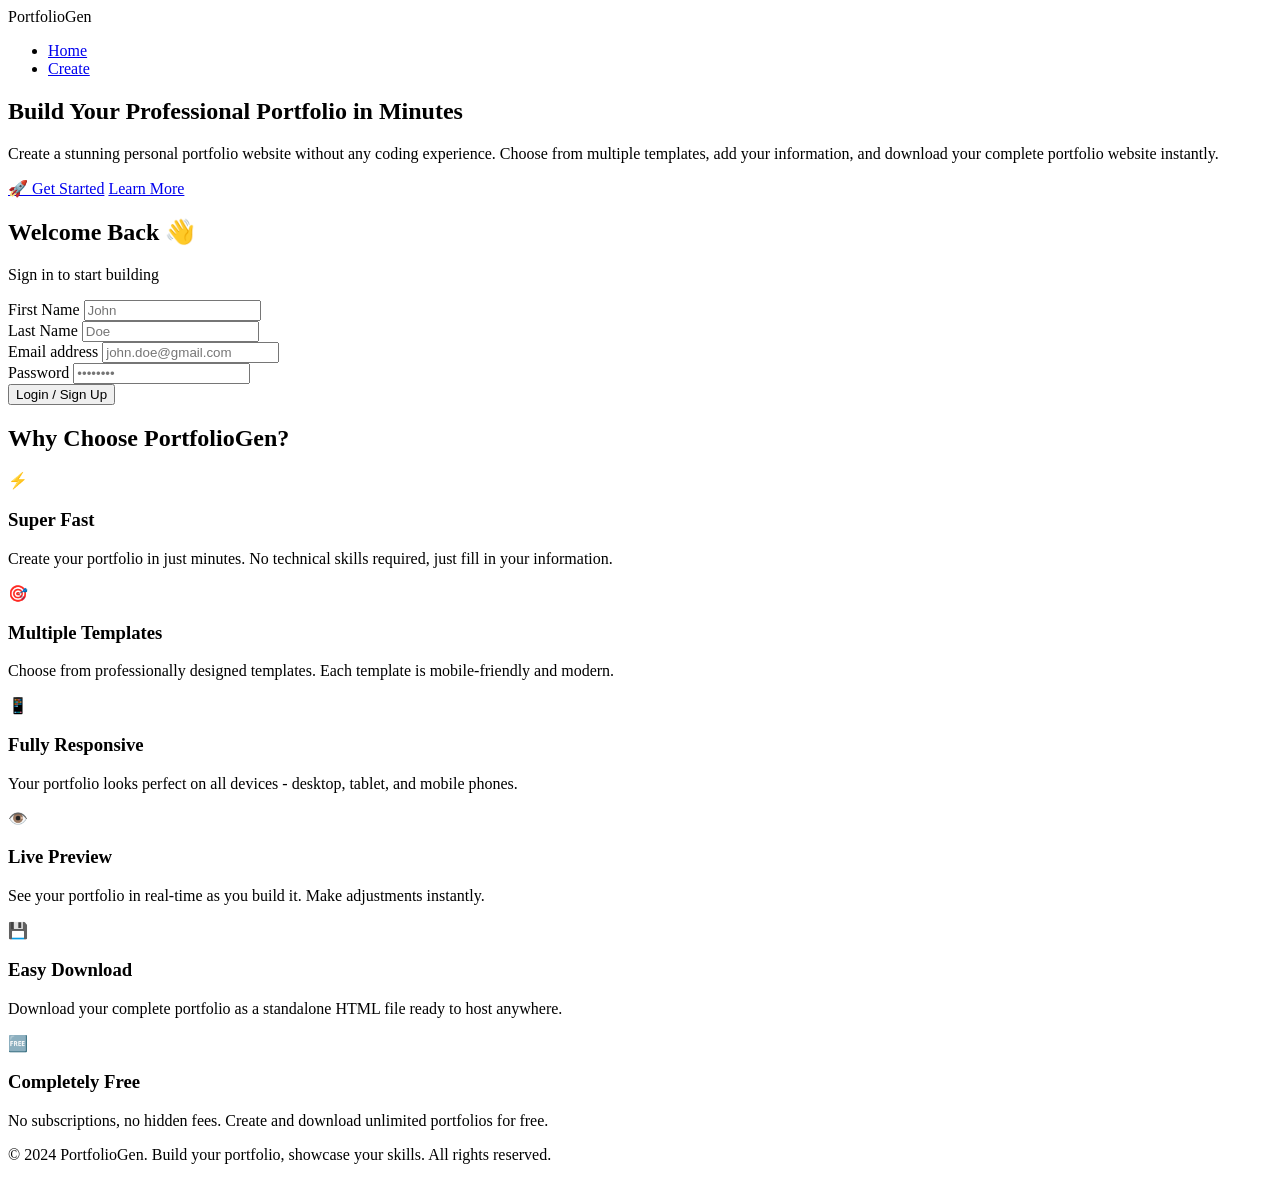
==== index.html @ b3fd154b "fixed problems" ====
<!DOCTYPE html>
<html lang="en">
<head>
    <meta charset="UTF-8">
    <meta name="viewport" content="width=device-width, initial-scale=1.0">
    <title>Portfolio Generator - Create Your Professional Portfolio</title>
    <link rel="stylesheet" href="C:\xampp\htdocs\portfolio_generator-\css\style.css">
</head>
<body>
    <header>
        <nav>
            <div class="logo">PortfolioGen</div>
            <ul>
                <li><a href="index.html">Home</a></li>
                <li><a href="create.html">Create</a></li>
            </ul>
        </nav>
    </header>

    <div class="container">
        <section class="hero">
            <div class="hero-content">
                <h1>Build Your <span>Professional Portfolio</span> in Minutes</h1>
                <p>
                    Create a stunning personal portfolio website without any coding experience. 
                    Choose from multiple templates, add your information, and download your complete 
                    portfolio website instantly.
                </p>
                <div class="cta-buttons">
                    <a href="create.html" class="btn btn-primary">🚀 Get Started</a>
                    <a href="features.html" class="btn btn-secondary">Learn More</a>
                </div>
            </div>
            <div class="hero-image">
                <!-- Authentication Card (Login / Sign Up) -->
                <div class="auth-card">
                    <div class="auth-box">
                        <h2>Welcome Back 👋</h2>
                        <p>Sign in to start building</p>
                        
                        <form action="login.php" method="POST" class="auth-form">
                            <div class="input-row">
                                <div class="input-group">
                                    <label for="first_name">First Name</label>
                                    <input type="text" id="first_name" name="first_name" placeholder="John" required>
                                </div>
                                <div class="input-group">
                                    <label for="last_name">Last Name</label>
                                    <input type="text" id="last_name" name="last_name" placeholder="Doe" required>
                                </div>
                            </div>
                            <div class="input-group">
                                <label for="email">Email address</label>
                                <input type="email" id="email" name="email" placeholder="john.doe@gmail.com" required>
                            </div>
                            <div class="input-group">
                                <label for="password">Password</label>
                                <input type="password" id="password" name="password" placeholder="••••••••" required>
                            </div>
                            <button type="submit" class="btn btn-primary auth-btn">Login / Sign Up</button>
                        </form>
                    </div>
                </div>
            </div>
        </section>

        <section class="features" id="features">
            <h2>Why Choose PortfolioGen?</h2>
            <div class="features-grid">
                <div class="feature-card">
                    <div class="feature-icon">⚡</div>
                    <h3>Super Fast</h3>
                    <p>Create your portfolio in just minutes. No technical skills required, just fill in your information.</p>
                </div>
                <div class="feature-card">
                    <div class="feature-icon">🎯</div>
                    <h3>Multiple Templates</h3>
                    <p>Choose from professionally designed templates. Each template is mobile-friendly and modern.</p>
                </div>
                <div class="feature-card">
                    <div class="feature-icon">📱</div>
                    <h3>Fully Responsive</h3>
                    <p>Your portfolio looks perfect on all devices - desktop, tablet, and mobile phones.</p>
                </div>
                <div class="feature-card">
                    <div class="feature-icon">👁️</div>
                    <h3>Live Preview</h3>
                    <p>See your portfolio in real-time as you build it. Make adjustments instantly.</p>
                </div>
                <div class="feature-card">
                    <div class="feature-icon">💾</div>
                    <h3>Easy Download</h3>
                    <p>Download your complete portfolio as a standalone HTML file ready to host anywhere.</p>
                </div>
                <div class="feature-card">
                    <div class="feature-icon">🆓</div>
                    <h3>Completely Free</h3>
                    <p>No subscriptions, no hidden fees. Create and download unlimited portfolios for free.</p>
                </div>
            </div>
        </section>
    </div>

    <footer>
        <p>&copy; 2024 PortfolioGen. Build your portfolio, showcase your skills. All rights reserved.</p>
    </footer>
</body>
</html>
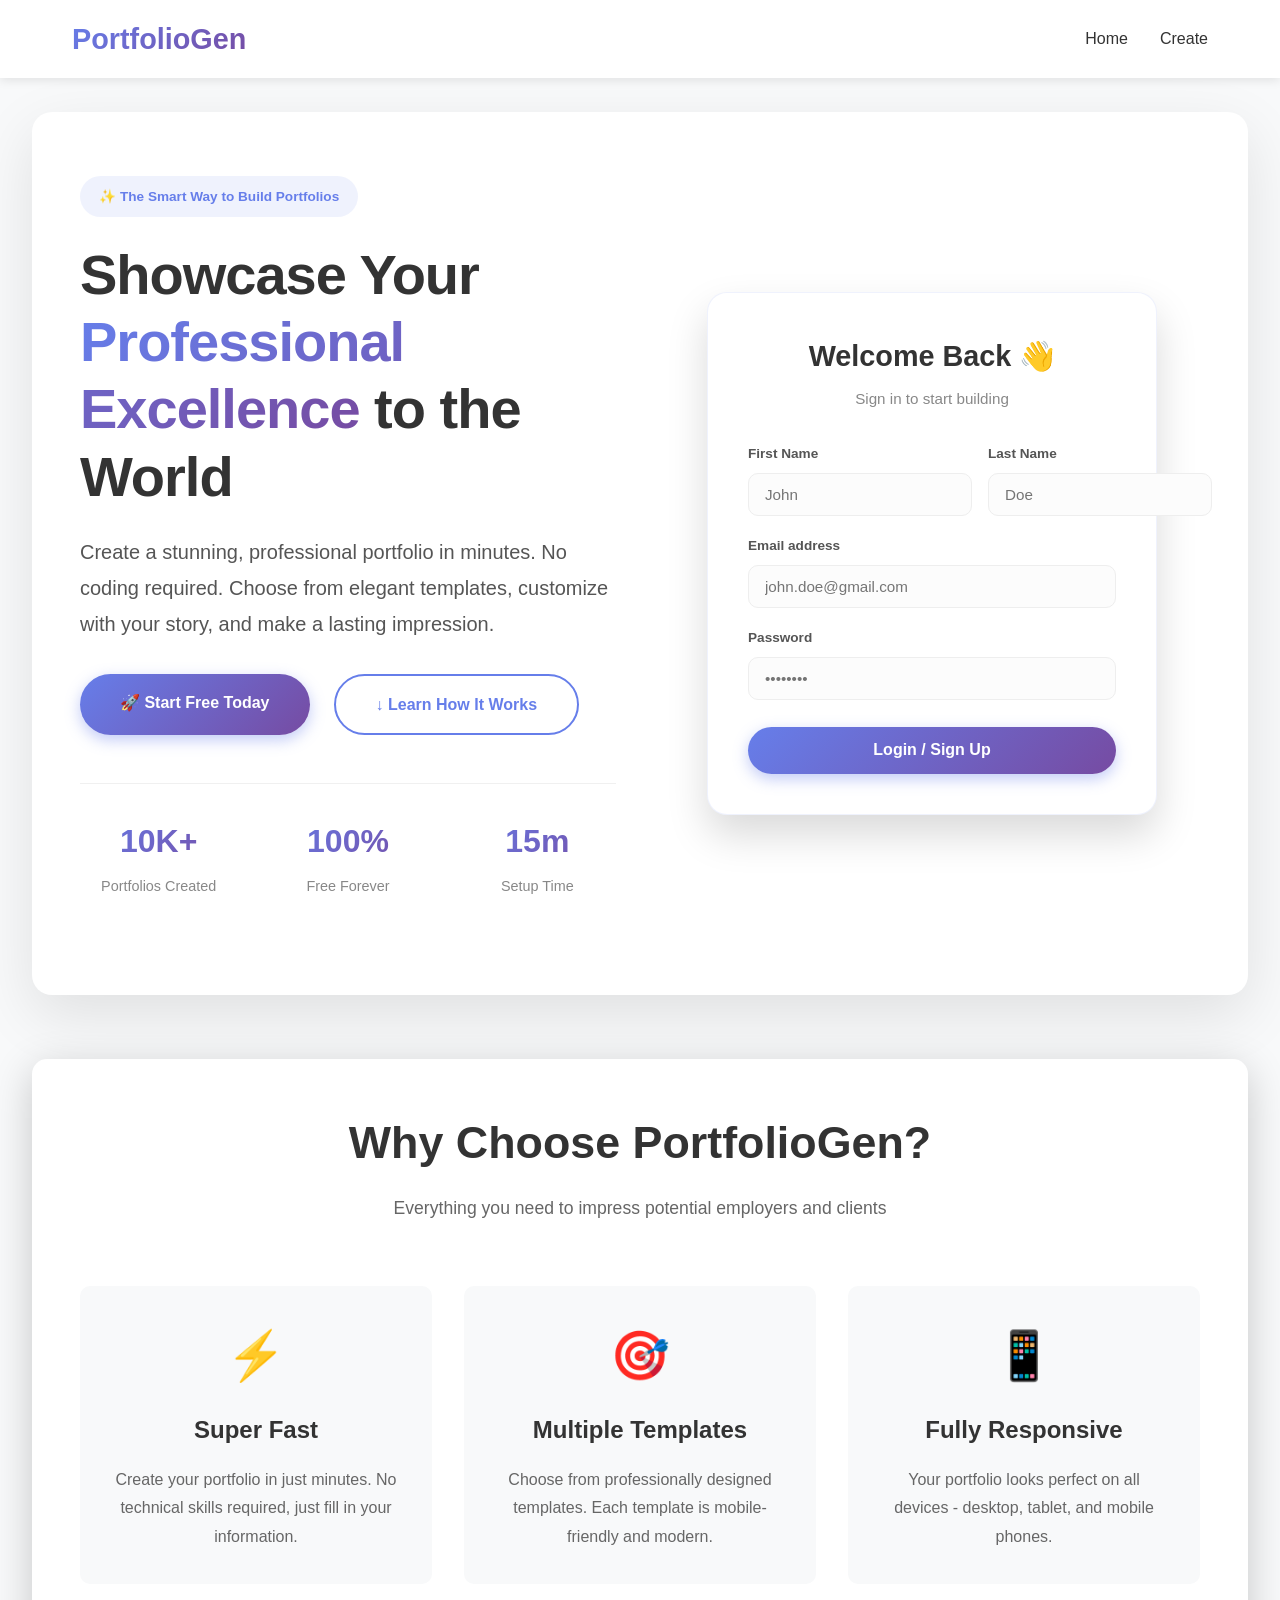
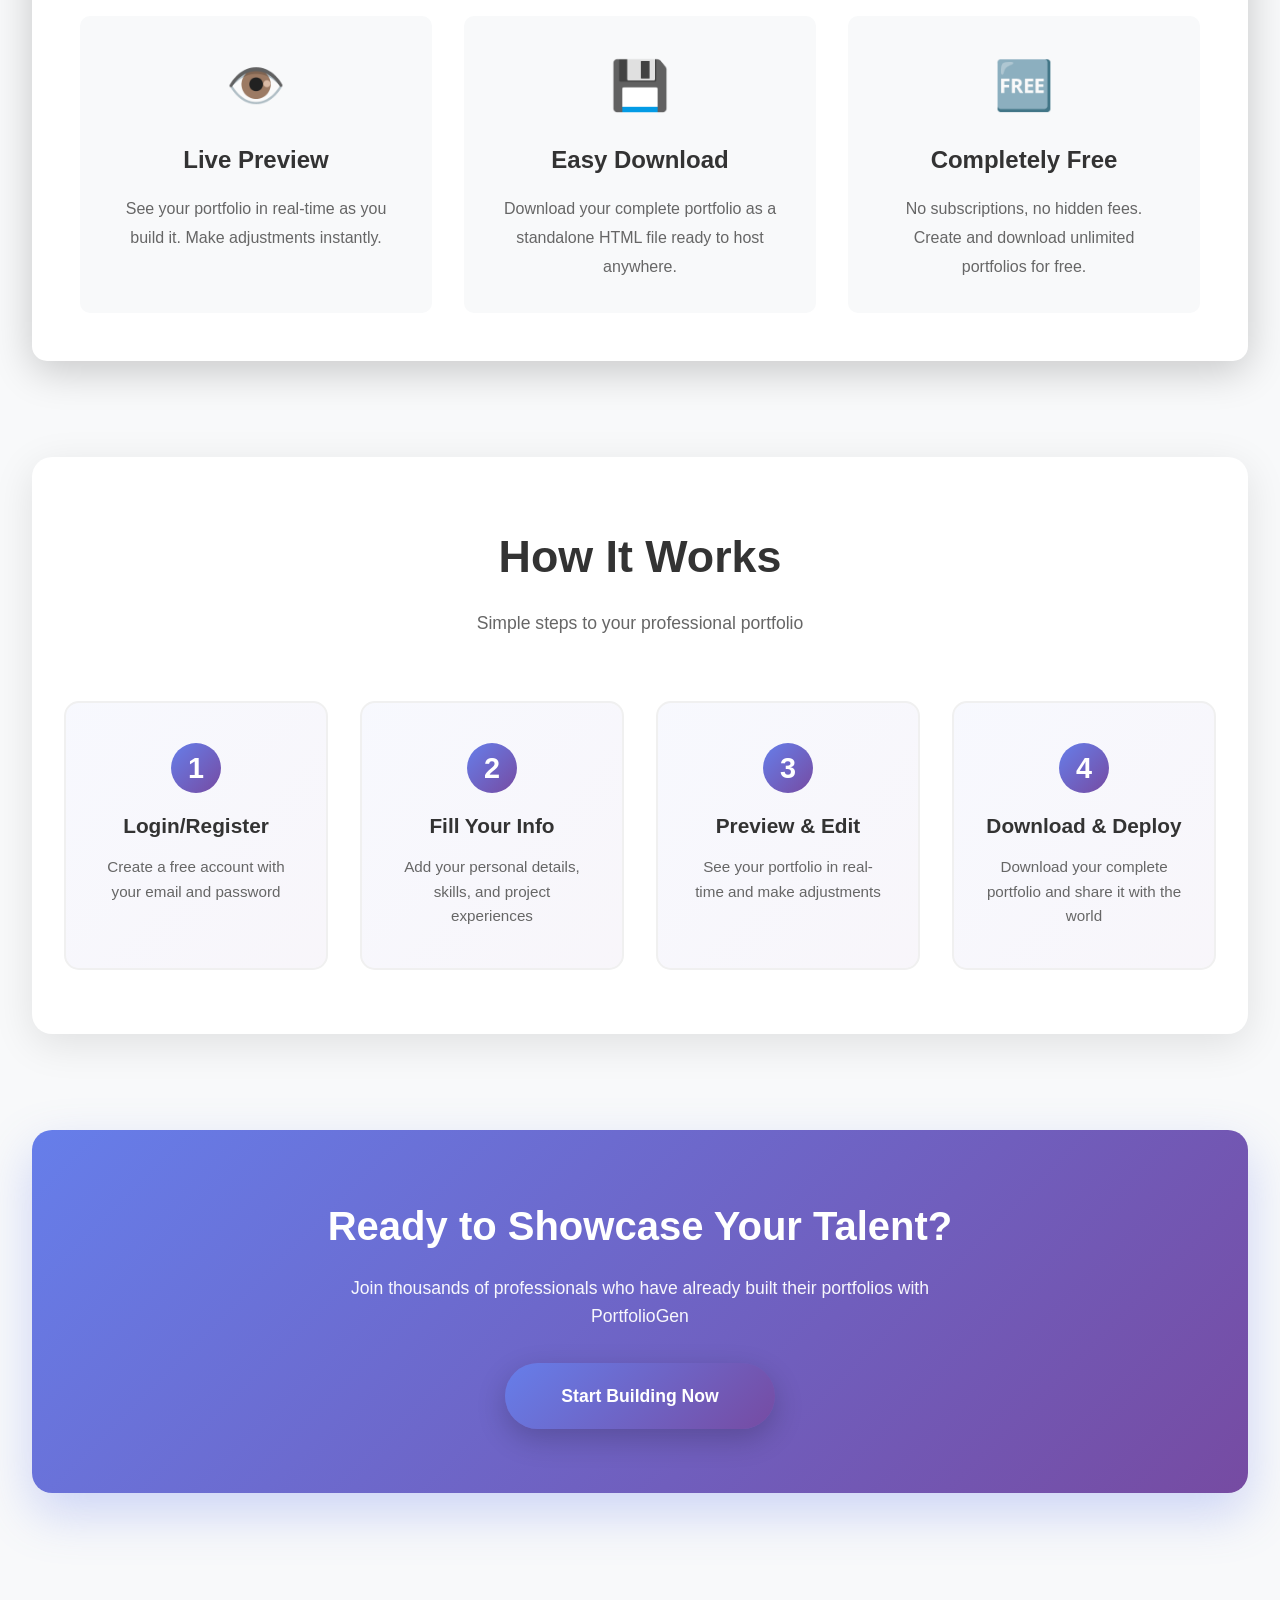
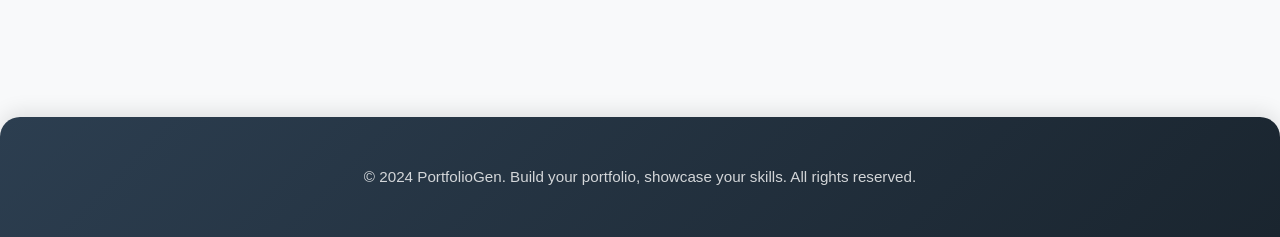
==== commit 8972ca7d: "change the home style" ====
--- a/index.html
+++ b/index.html
@@ -4,9 +4,10 @@
     <meta charset="UTF-8">
     <meta name="viewport" content="width=device-width, initial-scale=1.0">
     <title>Portfolio Generator - Create Your Professional Portfolio</title>
-    <link rel="stylesheet" href="C:\xampp\htdocs\portfolio_generator-\css\style.css">
+    <link rel="stylesheet" href="css/style.css">
 </head>
 <body>
+    <!-- HEADER / NAVIGATION -->
     <header>
         <nav>
             <div class="logo">PortfolioGen</div>
@@ -17,22 +18,39 @@
         </nav>
     </header>
 
-    <div class="container">
+    <!-- MAIN CONTENT WRAPPER -->
+    <div class="content-wrapper">
+
+        <!-- HERO SECTION WITH LOGIN FORM -->
         <section class="hero">
             <div class="hero-content">
-                <h1>Build Your <span>Professional Portfolio</span> in Minutes</h1>
-                <p>
-                    Create a stunning personal portfolio website without any coding experience. 
-                    Choose from multiple templates, add your information, and download your complete 
-                    portfolio website instantly.
+                <div class="hero-badge">✨ The Smart Way to Build Portfolios</div>
+                <h1>Showcase Your <span>Professional Excellence</span> to the World</h1>
+                <p class="hero-subtitle">
+                    Create a stunning, professional portfolio in minutes. No coding required. 
+                    Choose from elegant templates, customize with your story, and make a lasting impression.
                 </p>
                 <div class="cta-buttons">
-                    <a href="create.html" class="btn btn-primary">🚀 Get Started</a>
-                    <a href="features.html" class="btn btn-secondary">Learn More</a>
+                    <a href="create.html" class="btn btn-primary">🚀 Start Free Today</a>
+                    <a href="#how-it-works" class="btn btn-outline">↓ Learn How It Works</a>
+                </div>
+                <div class="hero-stats">
+                    <div class="stat-item">
+                        <span class="stat-number">10K+</span>
+                        <span class="stat-label">Portfolios Created</span>
+                    </div>
+                    <div class="stat-item">
+                        <span class="stat-number">100%</span>
+                        <span class="stat-label">Free Forever</span>
+                    </div>
+                    <div class="stat-item">
+                        <span class="stat-number">15m</span>
+                        <span class="stat-label">Setup Time</span>
+                    </div>
                 </div>
             </div>
+
             <div class="hero-image">
-                <!-- Authentication Card (Login / Sign Up) -->
                 <div class="auth-card">
                     <div class="auth-box">
                         <h2>Welcome Back 👋</h2>
@@ -57,15 +75,19 @@
                                 <label for="password">Password</label>
                                 <input type="password" id="password" name="password" placeholder="••••••••" required>
                             </div>
-                            <button type="submit" class="btn btn-primary auth-btn">Login / Sign Up</button>
+                            <button type="button" class="btn btn-primary auth-btn" id="loginBtn">Login / Sign Up</button>
                         </form>
                     </div>
                 </div>
             </div>
         </section>
 
-        <section class="features" id="features">
-            <h2>Why Choose PortfolioGen?</h2>
+        <!-- WHY CHOOSE US SECTION -->
+        <section class="features">
+            <div class="section-header">
+                <h2>Why Choose PortfolioGen?</h2>
+                <p>Everything you need to impress potential employers and clients</p>
+            </div>
             <div class="features-grid">
                 <div class="feature-card">
                     <div class="feature-icon">⚡</div>
@@ -99,10 +121,53 @@
                 </div>
             </div>
         </section>
+
+        <!-- HOW IT WORKS SECTION -->
+        <section class="how-it-works" id="how-it-works">
+            <div class="section-header">
+                <h2>How It Works</h2>
+                <p>Simple steps to your professional portfolio</p>
+            </div>
+            <div class="steps-grid">
+                <div class="step-card">
+                    <div class="step-number">1</div>
+                    <h3>Login/Register</h3>
+                    <p>Create a free account with your email and password</p>
+                </div>
+                <div class="step-card">
+                    <div class="step-number">2</div>
+                    <h3>Fill Your Info</h3>
+                    <p>Add your personal details, skills, and project experiences</p>
+                </div>
+                <div class="step-card">
+                    <div class="step-number">3</div>
+                    <h3>Preview & Edit</h3>
+                    <p>See your portfolio in real-time and make adjustments</p>
+                </div>
+                <div class="step-card">
+                    <div class="step-number">4</div>
+                    <h3>Download & Deploy</h3>
+                    <p>Download your complete portfolio and share it with the world</p>
+                </div>
+            </div>
+        </section>
+
+        <!-- CTA FINAL SECTION -->
+        <section class="cta-final">
+            <div class="cta-content">
+                <h2>Ready to Showcase Your Talent?</h2>
+                <p>Join thousands of professionals who have already built their portfolios with PortfolioGen</p>
+                <a href="create.html" class="btn btn-primary btn-large">Start Building Now</a>
+            </div>
+        </section>
+
     </div>
 
+    <!-- FOOTER -->
     <footer>
         <p>&copy; 2024 PortfolioGen. Build your portfolio, showcase your skills. All rights reserved.</p>
     </footer>
+
+    <script src="js/login.js"></script>
 </body>
 </html>
--- a/css/style.css
+++ b/css/style.css
@@ -0,0 +1,1155 @@
+* {
+    margin: 0;
+    padding: 0;
+    box-sizing: border-box;
+}
+
+body {
+    font-family: 'Segoe UI', Tahoma, Geneva, Verdana, sans-serif;
+    line-height: 1.6;
+    color: #333;
+    background: #f8f9fa;
+    min-height: 100vh;
+    display: flex;
+    flex-direction: column;
+}
+
+header {
+    position: fixed;
+    top: 0;
+    width: 100%;
+    background: rgba(255, 255, 255, 0.95);
+    box-shadow: 0 2px 10px rgba(0, 0, 0, 0.1);
+    z-index: 1000;
+}
+
+nav {
+    display: flex;
+    justify-content: space-between;
+    align-items: center;
+    max-width: 1200px;
+    margin: 0 auto;
+    padding: 1rem 2rem;
+}
+
+.logo {
+    font-size: 1.8rem;
+    font-weight: bold;
+    background: linear-gradient(135deg, #667eea 0%, #764ba2 100%);
+    -webkit-background-clip: text;
+    -webkit-text-fill-color: transparent;
+    background-clip: text;
+}
+
+nav ul {
+    display: flex;
+    list-style: none;
+    gap: 2rem;
+}
+
+nav a {
+    text-decoration: none;
+    color: #333;
+    font-weight: 500;
+    transition: color 0.3s ease;
+}
+
+nav a:hover {
+    color: #667eea;
+}
+
+.container {
+    max-width: 1200px;
+    width: 100%;
+    padding: 2rem;
+    margin-top: 80px;
+}
+
+.content-wrapper {
+    max-width: 1400px;
+    width: 100%;
+    padding: 2rem;
+    margin: 80px auto 0;
+}
+
+
+.hero {
+    display: grid;
+    grid-template-columns: 1fr 1fr;
+    gap: 3rem;
+    align-items: center;
+    background: white;
+    border-radius: 20px;
+    padding: 4rem 3rem;
+    box-shadow: 0 20px 60px rgba(0, 0, 0, 0.1);
+    margin-bottom: 3rem;
+}
+
+.hero-content h1 {
+    font-size: 3.5rem;
+    line-height: 1.2;
+    margin-bottom: 1.5rem;
+    color: #333;
+    font-weight: 800;
+    letter-spacing: -1px;
+}
+
+.hero-content h1 span {
+    background: linear-gradient(135deg, #667eea 0%, #764ba2 100%);
+    -webkit-background-clip: text;
+    -webkit-text-fill-color: transparent;
+    background-clip: text;
+}
+
+.hero-content p {
+    font-size: 1.1rem;
+    color: #666;
+    margin-bottom: 2rem;
+    line-height: 1.8;
+}
+
+/* ==========================================================
+   HERO SECTION - PROFESSIONAL DESIGN
+   ========================================================== */
+.content-wrapper {
+    max-width: 1400px;
+    width: 100%;
+    padding: 2rem;
+    margin-top: 80px;
+}
+
+.hero-badge {
+    display: inline-block;
+    padding: 0.6rem 1.2rem;
+    background: rgba(102, 126, 234, 0.1);
+    color: #667eea;
+    border-radius: 30px;
+    font-size: 0.85rem;
+    font-weight: 600;
+    margin-bottom: 1.5rem;
+}
+
+.hero-subtitle {
+    font-size: 1.25rem !important;
+    color: #555 !important;
+}
+
+.hero-stats {
+    display: grid;
+    grid-template-columns: repeat(auto-fit, minmax(150px, 1fr));
+    gap: 2rem;
+    margin-top: 3rem;
+    padding: 2rem 0;
+    border-top: 1px solid #f0f0f0;
+}
+
+.stat-item {
+    text-align: center;
+}
+
+.stat-number {
+    display: block;
+    font-size: 2rem;
+    font-weight: 700;
+    background: linear-gradient(135deg, #667eea 0%, #764ba2 100%);
+    -webkit-background-clip: text;
+    -webkit-text-fill-color: transparent;
+    background-clip: text;
+    margin-bottom: 0.5rem;
+}
+
+.stat-label {
+    display: block;
+    font-size: 0.9rem;
+    color: #888;
+}
+
+/* ===========-=-=-=-====================================== */
+
+/* ==========================================================
+   CTA BUTTONS & STYLES
+   ========================================================== */
+.auth-card {
+    width: 100%;
+    max-width: 450px;
+    background: white;
+    padding: 2.5rem;
+    border-radius: 20px;
+    box-shadow: 0 20px 40px rgba(0, 0, 0, 0.15);
+    border: 1px solid rgba(102, 126, 234, 0.1);
+}
+
+.auth-box h2 {
+    font-size: 1.8rem;
+    color: #333;
+    margin-bottom: 0.5rem;
+    text-align: center;
+}
+
+.auth-box p {
+    color: #888;
+    text-align: center;
+    margin-bottom: 2rem;
+    font-size: 0.95rem;
+}
+
+.auth-form {
+    display: flex;
+    flex-direction: column;
+    gap: 1.2rem;
+}
+
+.input-row {
+    display: grid;
+    grid-template-columns: 1fr 1fr;
+    gap: 1rem;
+}
+
+.input-group {
+    display: flex;
+    flex-direction: column;
+    gap: 0.5rem;
+}
+
+.input-group label {
+    font-weight: 600;
+    color: #555;
+    font-size: 0.85rem;
+}
+
+.input-group input {
+    padding: 0.75rem 1rem;
+    border: 1.5px solid #eee;
+    border-radius: 10px;
+    font-size: 0.95rem;
+    transition: all 0.3s ease;
+    outline: none;
+    background: #fcfcfc;
+}
+
+.input-group input:focus {
+    border-color: #667eea;
+    background: #fff;
+    box-shadow: 0 0 0 4px rgba(102, 126, 234, 0.1);
+}
+
+.auth-btn {
+    margin-top: 0.5rem;
+    width: 100%;
+    padding: 0.9rem !important;
+}
+/* ========================================================== */
+
+/* ==========================================================
+   FEATURES PAGE & CATEGORIES
+   ========================================================== */
+.features-page {
+    background: white;
+    border-radius: 20px;
+    padding: 4rem 2rem;
+    box-shadow: 0 10px 40px rgba(0, 0, 0, 0.15);
+}
+
+.features-header {
+    text-align: center;
+    margin-bottom: 4rem;
+}
+
+.features-header h1 {
+    font-size: 3rem;
+    margin-bottom: 1rem;
+    color: #333;
+}
+
+.features-header p {
+    font-size: 1.2rem;
+    color: #666;
+    max-width: 600px;
+    margin: 0 auto;
+}
+
+.categories-grid {
+    display: grid;
+    grid-template-columns: repeat(auto-fit, minmax(320px, 1fr));
+    gap: 2.5rem;
+    margin-bottom: 4rem;
+}
+
+.category-card {
+    background: #fff;
+    border-radius: 15px;
+    overflow: hidden;
+    border: 1px solid #f0f0f0;
+    transition: all 0.3s ease;
+    box-shadow: 0 5px 15px rgba(0,0,0,0.05);
+}
+
+.category-card:hover {
+    transform: translateY(-10px);
+    box-shadow: 0 15px 35px rgba(102, 126, 234, 0.2);
+}
+
+.category-image {
+    height: 200px;
+    overflow: hidden;
+}
+
+.category-image img {
+    width: 100%;
+    height: 100%;
+    object-fit: cover;
+    transition: transform 0.5s ease;
+}
+
+.category-card:hover .category-image img {
+    transform: scale(1.1);
+}
+
+.category-info {
+    padding: 2rem;
+}
+
+.category-tag {
+    display: inline-block;
+    padding: 0.3rem 0.8rem;
+    background: rgba(102, 126, 234, 0.1);
+    color: #667eea;
+    border-radius: 20px;
+    font-size: 0.75rem;
+    font-weight: 700;
+    text-transform: uppercase;
+    margin-bottom: 1rem;
+}
+
+.category-info h3 {
+    font-size: 1.5rem;
+    margin-bottom: 1rem;
+    color: #333;
+}
+
+.category-info p {
+    color: #666;
+    font-size: 0.95rem;
+    line-height: 1.6;
+}
+
+.cta-section {
+    text-align: center;
+    padding: 2rem;
+    border-top: 1px solid #eee;
+}
+/* ========================================================== */
+
+.cta-buttons {
+    display: flex;
+    gap: 1.5rem;
+    flex-wrap: wrap;
+}
+
+.btn {
+    padding: 1rem 2.5rem;
+    font-size: 1rem;
+    border: none;
+    border-radius: 50px;
+    cursor: pointer;
+    text-decoration: none;
+    display: inline-block;
+    font-weight: 600;
+    transition: all 0.3s ease;
+    text-align: center;
+}
+
+.btn-primary {
+    background: linear-gradient(135deg, #667eea 0%, #764ba2 100%);
+    color: white;
+    box-shadow: 0 5px 15px rgba(102, 126, 234, 0.4);
+}
+
+.btn-primary:hover {
+    transform: translateY(-2px);
+    box-shadow: 0 8px 25px rgba(102, 126, 234, 0.6);
+}
+
+.btn-secondary {
+    background: transparent;
+    color: #667eea;
+    border: 2px solid #667eea;
+}
+
+.btn-secondary:hover {
+    background: #667eea;
+    color: white;
+}
+
+.btn-outline {
+    background: transparent;
+    color: #667eea;
+    border: 2px solid #667eea;
+}
+
+.btn-outline:hover {
+    background: #667eea;
+    color: white;
+    transform: translateY(-2px);
+}
+
+.hero-image {
+    display: flex;
+    justify-content: center;
+    align-items: center;
+}
+
+.hero-image-box {
+    width: 100%;
+    max-width: 400px;
+    height: 400px;
+    background: linear-gradient(135deg, #667eea 0%, #764ba2 100%);
+    border-radius: 15px;
+    display: flex;
+    align-items: center;
+    justify-content: center;
+    font-size: 4rem;
+    color: white;
+    box-shadow: 0 10px 30px rgba(102, 126, 234, 0.3);
+}
+
+.features {
+    margin-top: 4rem;
+    padding: 3rem;
+    background: white;
+    border-radius: 15px;
+    box-shadow: 0 10px 40px rgba(0, 0, 0, 0.2);
+}
+
+.features h2 {
+    text-align: center;
+    font-size: 2.5rem;
+    margin-bottom: 3rem;
+    color: #333;
+}
+
+.features-grid {
+    display: grid;
+    grid-template-columns: repeat(auto-fit, minmax(280px, 1fr));
+    gap: 2rem;
+}
+
+.feature-card {
+    padding: 2rem;
+    text-align: center;
+    border-radius: 10px;
+    background: #f8f9fa;
+    transition: all 0.3s ease;
+}
+
+.feature-card:hover {
+    transform: translateY(-5px);
+    box-shadow: 0 10px 25px rgba(102, 126, 234, 0.2);
+}
+
+.feature-icon {
+    font-size: 3rem;
+    margin-bottom: 1rem;
+}
+
+.feature-card h3 {
+    font-size: 1.5rem;
+    margin-bottom: 1rem;
+    color: #333;
+}
+
+.feature-card p {
+    color: #666;
+    line-height: 1.8;
+}
+
+/* ==========================================================
+   SECTION HEADER - COMMON STYLE
+   ========================================================== */
+.section-header {
+    text-align: center;
+    margin-bottom: 4rem;
+}
+
+.section-header h2 {
+    font-size: 2.8rem;
+    margin-bottom: 1rem;
+    color: #333;
+    font-weight: 700;
+}
+
+.section-header p {
+    font-size: 1.1rem;
+    color: #666;
+    max-width: 600px;
+    margin: 0 auto;
+}
+
+/* ==========================================================
+   AUTH SECTION - SIGNUP CALL TO ACTION
+   ========================================================== */
+.auth-section {
+    margin: 4rem 0;
+    background: linear-gradient(135deg, #667eea 0%, #764ba2 100%);
+    border-radius: 20px;
+    padding: 4rem 2rem;
+    text-align: center;
+    box-shadow: 0 15px 40px rgba(102, 126, 234, 0.3);
+}
+
+.auth-section-content h2 {
+    font-size: 2.2rem;
+    color: white;
+    margin-bottom: 0.5rem;
+}
+
+.auth-section-content p {
+    font-size: 1.1rem;
+    color: rgba(255, 255, 255, 0.9);
+}
+
+/* ==========================================================
+   HOW IT WORKS SECTION
+   ========================================================== */
+.how-it-works {
+    margin: 6rem 0;
+    padding: 4rem 2rem;
+    background: white;
+    border-radius: 20px;
+    box-shadow: 0 10px 40px rgba(0, 0, 0, 0.1);
+}
+
+.steps-grid {
+    display: grid;
+    grid-template-columns: repeat(auto-fit, minmax(250px, 1fr));
+    gap: 2rem;
+    margin-top: 3rem;
+}
+
+.step-card {
+    padding: 2.5rem 2rem;
+    background: linear-gradient(135deg, rgba(102, 126, 234, 0.05) 0%, rgba(118, 75, 162, 0.05) 100%);
+    border-radius: 15px;
+    border: 2px solid #f0f0f0;
+    text-align: center;
+    transition: all 0.3s ease;
+    position: relative;
+}
+
+.step-card:hover {
+    border-color: #667eea;
+    box-shadow: 0 10px 30px rgba(102, 126, 234, 0.15);
+    transform: translateY(-5px);
+}
+
+.step-number {
+    display: inline-flex;
+    align-items: center;
+    justify-content: center;
+    width: 50px;
+    height: 50px;
+    background: linear-gradient(135deg, #667eea 0%, #764ba2 100%);
+    color: white;
+    border-radius: 50%;
+    font-size: 1.8rem;
+    font-weight: 700;
+    margin-bottom: 1rem;
+}
+
+.step-card h3 {
+    font-size: 1.3rem;
+    color: #333;
+    margin-bottom: 0.8rem;
+    font-weight: 600;
+}
+
+.step-card p {
+    color: #666;
+    font-size: 0.95rem;
+    line-height: 1.6;
+}
+
+/* ==========================================================
+   FINAL CTA SECTION
+   ========================================================== */
+.cta-final {
+    margin: 6rem 0;
+    padding: 4rem 2rem;
+    background: linear-gradient(135deg, #667eea 0%, #764ba2 100%);
+    border-radius: 20px;
+    text-align: center;
+    box-shadow: 0 20px 50px rgba(102, 126, 234, 0.3);
+}
+
+.cta-content h2 {
+    font-size: 2.5rem;
+    color: white;
+    margin-bottom: 1rem;
+    font-weight: 700;
+}
+
+.cta-content p {
+    font-size: 1.1rem;
+    color: rgba(255, 255, 255, 0.95);
+    margin-bottom: 2rem;
+    max-width: 600px;
+    margin-left: auto;
+    margin-right: auto;
+}
+
+.btn-large {
+    padding: 1.2rem 3.5rem !important;
+    font-size: 1.1rem !important;
+    box-shadow: 0 10px 30px rgba(0, 0, 0, 0.2) !important;
+}
+
+.btn-large:hover {
+    transform: translateY(-3px) !important;
+    box-shadow: 0 15px 40px rgba(0, 0, 0, 0.3) !important;
+}
+
+/* ========================================================== */
+
+footer {
+    background: linear-gradient(135deg, #2c3e50 0%, #1a252f 100%);
+    color: white;
+    text-align: center;
+    padding: 3rem 2rem;
+    margin-top: 6rem;
+    border-radius: 20px 20px 0 0;
+    box-shadow: 0 -5px 20px rgba(0, 0, 0, 0.1);
+}
+
+footer p {
+    margin: 0;
+    font-size: 0.95rem;
+    color: rgba(255, 255, 255, 0.8);
+}
+
+@media (max-width: 768px) {
+    nav ul {
+        flex-direction: column;
+        gap: 1rem;
+        text-align: center;
+    }
+
+    .content-wrapper {
+        padding: 1rem;
+        margin: 80px auto 0;
+    }
+
+    .hero {
+        grid-template-columns: 1fr;
+        padding: 2rem 1rem;
+        gap: 2rem;
+    }
+
+    .hero-content h1 {
+        font-size: 2.2rem;
+        margin-bottom: 1rem;
+    }
+
+    .hero-badge {
+        font-size: 0.75rem;
+        padding: 0.5rem 1rem;
+    }
+
+    .hero-subtitle {
+        font-size: 1rem !important;
+    }
+
+    .cta-buttons {
+        flex-direction: column;
+        gap: 1rem;
+    }
+
+    .btn {
+        width: 100%;
+        padding: 0.85rem 1.5rem !important;
+        font-size: 0.9rem !important;
+    }
+
+    .btn-large {
+        padding: 1rem 2rem !important;
+        font-size: 1rem !important;
+    }
+
+    .hero-stats {
+        grid-template-columns: 1fr;
+        gap: 1rem;
+        margin-top: 2rem;
+        padding: 1.5rem 0;
+    }
+
+    .auth-card {
+        max-width: 100%;
+        padding: 1.5rem;
+    }
+
+    .input-row {
+        grid-template-columns: 1fr;
+    }
+
+    .features {
+        padding: 2rem 1rem;
+    }
+
+    .section-header h2 {
+        font-size: 1.8rem;
+    }
+
+    .features-grid {
+        grid-template-columns: 1fr;
+    }
+
+    .feature-card {
+        padding: 1.5rem;
+    }
+
+    .feature-icon {
+        font-size: 2rem;
+    }
+
+    .feature-card h3 {
+        font-size: 1.2rem;
+    }
+
+    .how-it-works {
+        padding: 2rem 1rem;
+    }
+
+    .steps-grid {
+        grid-template-columns: 1fr;
+    }
+
+    .step-card {
+        padding: 1.5rem 1rem;
+    }
+
+    .step-number {
+        width: 40px;
+        height: 40px;
+        font-size: 1.4rem;
+    }
+
+    .cta-final {
+        padding: 2rem 1rem;
+        margin: 3rem 0;
+    }
+
+    .cta-content h2 {
+        font-size: 1.6rem;
+    }
+
+    .cta-content p {
+        font-size: 0.95rem;
+    }
+}
+
+
+@media (max-width: 480px) {
+    nav {
+        padding: 1rem;
+    }
+
+    .logo {
+        font-size: 1.4rem;
+    }
+
+    nav ul {
+        gap: 0.5rem;
+    }
+
+    .hero-content h1 {
+        font-size: 2rem;
+    }
+
+    .hero {
+        padding: 1.5rem;
+        gap: 1.5rem;
+    }
+
+    .features h2 {
+        font-size: 1.8rem;
+    }
+}
+
+
+/* ============================================================
+   create.html — Portfolio Creation Form
+   ============================================================ */
+
+/* Page layout override: form page needs top alignment */
+body.page-create {
+  align-items: flex-start;
+  padding-bottom: 4rem;
+}
+
+/* -- Step progress bar -- */
+.steps-bar {
+  display: flex;
+  justify-content: center;
+  align-items: center;
+  margin-bottom: 2.5rem;
+}
+
+.step {
+  display: flex;
+  flex-direction: column;
+  align-items: center;
+  gap: 0.4rem;
+  position: relative;
+  z-index: 1;
+}
+
+.step-circle {
+  width: 40px;
+  height: 40px;
+  border-radius: 50%;
+  background: #e0e0e0;
+  color: #999;
+  font-weight: 700;
+  font-size: 1rem;
+  display: flex;
+  align-items: center;
+  justify-content: center;
+  transition: background 0.3s, color 0.3s;
+}
+
+.step.active .step-circle {
+  background: linear-gradient(135deg, #667eea, #764ba2);
+  color: #fff;
+}
+
+.step.done .step-circle {
+  background: #4caf50;
+  color: #fff;
+}
+
+.step-label {
+  font-size: 0.72rem;
+  color: #999;
+  font-weight: 500;
+  white-space: nowrap;
+}
+
+.step.active .step-label {
+  color: #667eea;
+  font-weight: 700;
+}
+
+.step.done .step-label {
+  color: #4caf50;
+}
+
+.step-line {
+  flex: 1;
+  height: 3px;
+  background: #e0e0e0;
+  min-width: 40px;
+  max-width: 80px;
+  margin-bottom: 1.3rem;
+  transition: background 0.3s;
+}
+
+.step-line.done {
+  background: #4caf50;
+}
+
+/* -- Form card -- */
+.form-card {
+  background: white;
+  border-radius: 15px;
+  padding: 2.5rem 3rem;
+  box-shadow: 0 10px 40px rgba(0, 0, 0, 0.2);
+}
+
+.form-card h2 {
+  font-size: 1.8rem;
+  color: #333;
+  margin-bottom: 0.4rem;
+}
+
+.form-card .step-desc {
+  color: #888;
+  font-size: 0.95rem;
+  margin-bottom: 2rem;
+}
+
+/* -- Form step panels -- */
+.form-step {
+  display: none;
+}
+
+.form-step.active {
+  display: block;
+}
+
+/* -- Field groups -- */
+.field-group {
+  margin-bottom: 1.4rem;
+}
+
+.field-group label {
+  display: block;
+  font-weight: 600;
+  color: #444;
+  margin-bottom: 0.4rem;
+  font-size: 0.95rem;
+}
+
+.field-group label span.req {
+  color: #e53935;
+  margin-left: 2px;
+}
+
+.field-group input,
+.field-group textarea,
+.field-group select {
+  width: 100%;
+  padding: 0.75rem 1rem;
+  border: 2px solid #e0e0e0;
+  border-radius: 8px;
+  font-size: 1rem;
+  font-family: inherit;
+  color: #333;
+  background: #fafafa;
+  transition: border-color 0.25s, box-shadow 0.25s;
+  outline: none;
+  resize: vertical;
+}
+
+.field-group input:focus,
+.field-group textarea:focus,
+.field-group select:focus {
+  border-color: #667eea;
+  box-shadow: 0 0 0 3px rgba(102, 126, 234, 0.15);
+  background: #fff;
+}
+
+.field-group input.error,
+.field-group textarea.error {
+  border-color: #e53935;
+  box-shadow: 0 0 0 3px rgba(229, 57, 53, 0.1);
+}
+
+.field-error {
+  color: #e53935;
+  font-size: 0.82rem;
+  margin-top: 0.3rem;
+  display: none;
+}
+
+.field-error.visible {
+  display: block;
+}
+
+.field-hint {
+  color: #aaa;
+  font-size: 0.8rem;
+  margin-top: 0.25rem;
+}
+
+.two-col {
+  display: grid;
+  grid-template-columns: 1fr 1fr;
+  gap: 1.2rem;
+}
+
+/* -- Skills rows -- */
+.skills-list {
+  display: flex;
+  flex-direction: column;
+  gap: 0.8rem;
+  margin-bottom: 1rem;
+}
+
+.skill-row {
+  display: grid;
+  grid-template-columns: 1fr 120px 36px;
+  gap: 0.6rem;
+  align-items: center;
+}
+
+.skill-row input[type="number"] {
+  width: 100%;
+  padding: 0.75rem 0.6rem;
+  border: 2px solid #e0e0e0;
+  border-radius: 8px;
+  font-size: 1rem;
+  font-family: inherit;
+  color: #333;
+  background: #fafafa;
+  transition: border-color 0.25s;
+  outline: none;
+}
+
+.skill-row input[type="number"]:focus {
+  border-color: #667eea;
+  box-shadow: 0 0 0 3px rgba(102, 126, 234, 0.15);
+}
+
+/* -- Remove / Add buttons -- */
+.remove-btn {
+  width: 36px;
+  height: 36px;
+  border-radius: 50%;
+  border: none;
+  background: #fde8e8;
+  color: #e53935;
+  font-size: 1.1rem;
+  cursor: pointer;
+  display: flex;
+  align-items: center;
+  justify-content: center;
+  transition: background 0.2s;
+  flex-shrink: 0;
+}
+
+.remove-btn:hover {
+  background: #e53935;
+  color: #fff;
+}
+
+.add-btn {
+  display: inline-flex;
+  align-items: center;
+  gap: 0.4rem;
+  padding: 0.55rem 1.2rem;
+  border-radius: 50px;
+  border: 2px dashed #667eea;
+  background: transparent;
+  color: #667eea;
+  font-size: 0.9rem;
+  font-weight: 600;
+  cursor: pointer;
+  transition: all 0.2s;
+}
+
+.add-btn:hover {
+  background: #667eea;
+  color: #fff;
+  border-style: solid;
+}
+
+/* -- Project cards -- */
+.project-card-form {
+  background: #f8f9fa;
+  border-radius: 10px;
+  padding: 1.2rem 1.4rem;
+  margin-bottom: 1rem;
+  border: 1px solid #e8e8e8;
+}
+
+.project-card-form .project-header {
+  display: flex;
+  justify-content: space-between;
+  align-items: center;
+  margin-bottom: 1rem;
+}
+
+.project-card-form .project-header span {
+  font-weight: 700;
+  color: #667eea;
+  font-size: 0.9rem;
+}
+
+/* -- Form navigation buttons -- */
+.form-nav {
+  display: flex;
+  justify-content: space-between;
+  align-items: center;
+  margin-top: 2rem;
+  padding-top: 1.5rem;
+  border-top: 1px solid #f0f0f0;
+}
+
+.btn-back {
+  padding: 0.75rem 2rem;
+  border-radius: 50px;
+  border: 2px solid #ccc;
+  background: transparent;
+  color: #666;
+  font-size: 1rem;
+  font-weight: 600;
+  cursor: pointer;
+  transition: all 0.25s;
+}
+
+.btn-back:hover {
+  border-color: #667eea;
+  color: #667eea;
+}
+
+.btn-next {
+  padding: 0.75rem 2.5rem;
+  border-radius: 50px;
+  border: none;
+  background: linear-gradient(135deg, #667eea, #764ba2);
+  color: white;
+  font-size: 1rem;
+  font-weight: 600;
+  cursor: pointer;
+  box-shadow: 0 4px 15px rgba(102, 126, 234, 0.4);
+  transition: all 0.25s;
+}
+
+.btn-next:hover {
+  transform: translateY(-2px);
+  box-shadow: 0 8px 25px rgba(102, 126, 234, 0.55);
+}
+
+.btn-submit {
+  padding: 0.85rem 3rem;
+  border-radius: 50px;
+  border: none;
+  background: linear-gradient(135deg, #43e97b, #38f9d7);
+  color: white;
+  font-size: 1.05rem;
+  font-weight: 700;
+  cursor: pointer;
+  box-shadow: 0 4px 15px rgba(67, 233, 123, 0.35);
+  transition: all 0.25s;
+}
+
+.btn-submit:hover {
+  transform: translateY(-2px);
+  box-shadow: 0 8px 25px rgba(67, 233, 123, 0.5);
+}
+
+/* -- Character counter -- */
+.char-counter {
+  text-align: right;
+  font-size: 0.78rem;
+  color: #bbb;
+  margin-top: 0.2rem;
+}
+
+.char-counter.warn {
+  color: #e53935;
+}
+
+/* -- create.html responsive overrides -- */
+@media (max-width: 768px) {
+  .form-card {
+    padding: 1.5rem 1.2rem;
+  }
+
+  .two-col {
+    grid-template-columns: 1fr;
+  }
+
+  .skill-row {
+    grid-template-columns: 1fr 90px 36px;
+  }
+
+  .step-line {
+    min-width: 20px;
+  }
+}
+
+@media (max-width: 480px) {
+  .step-label {
+    display: none;
+  }
+}
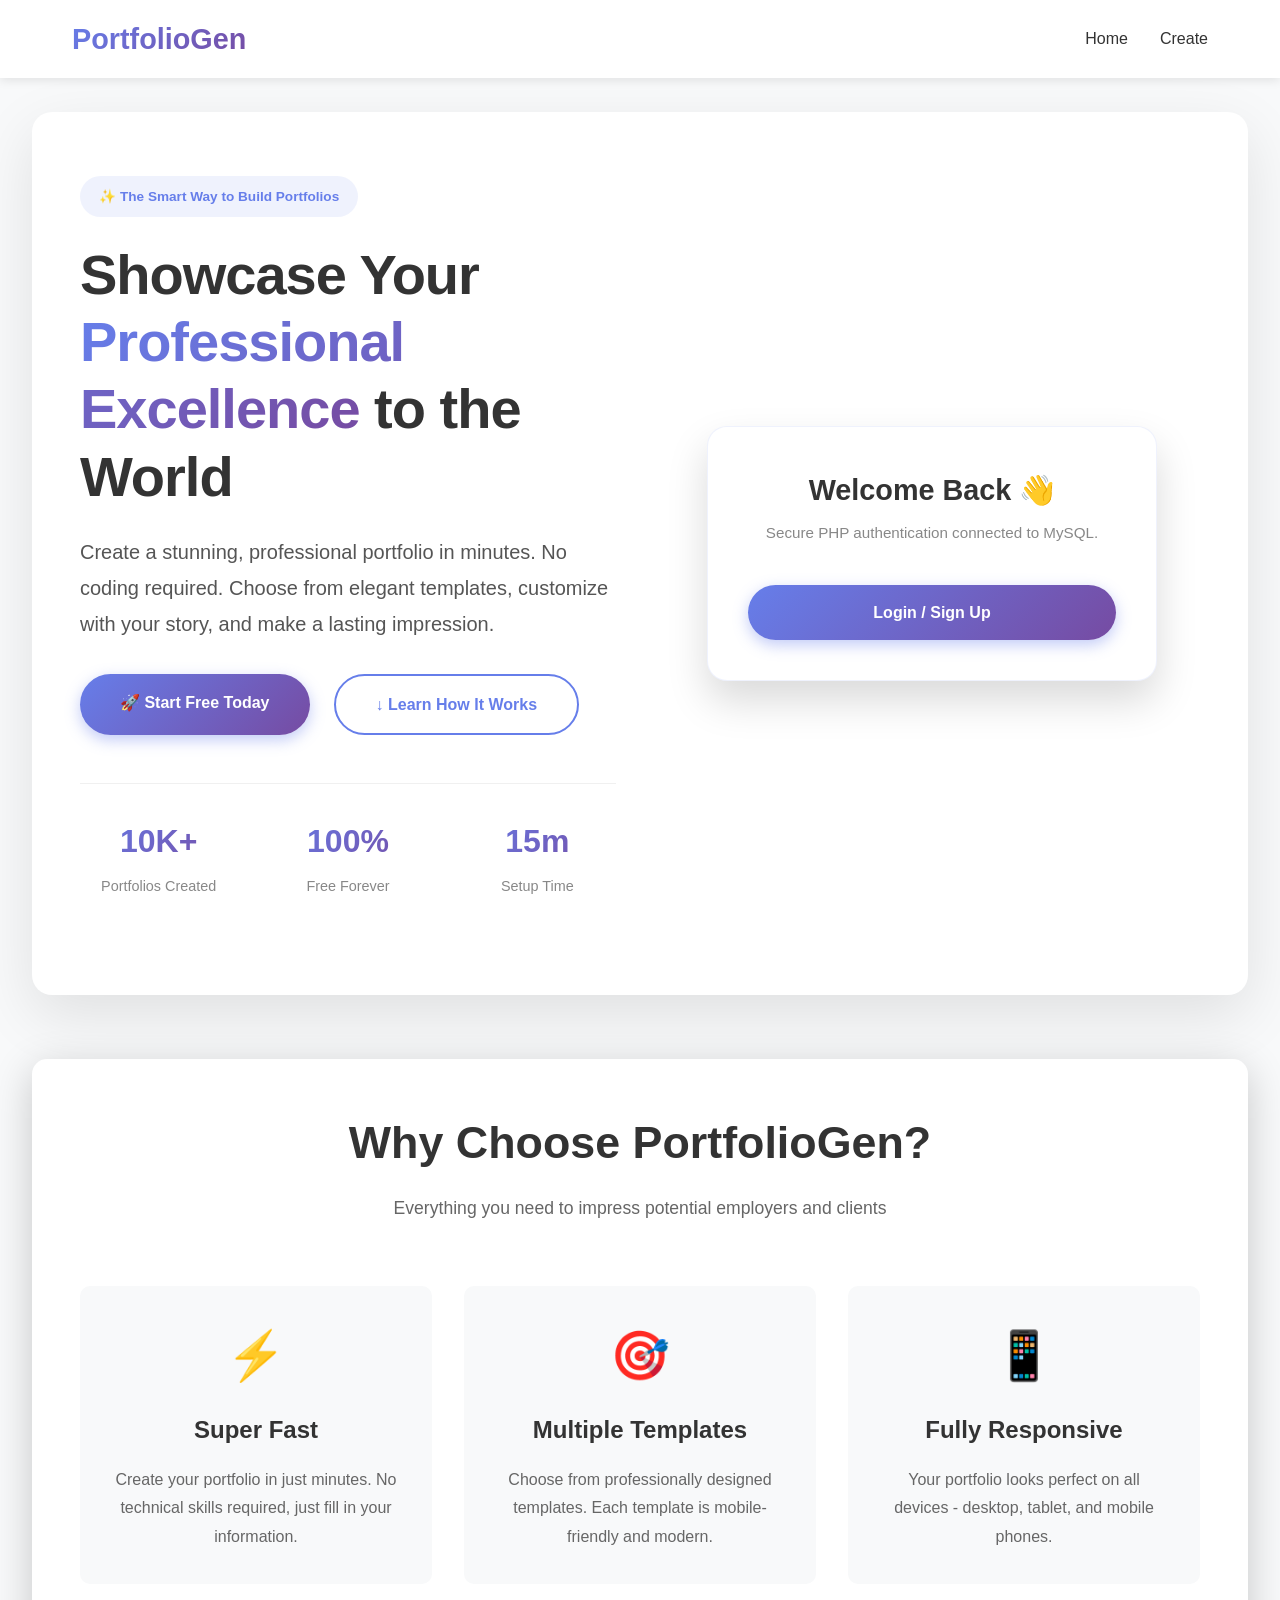
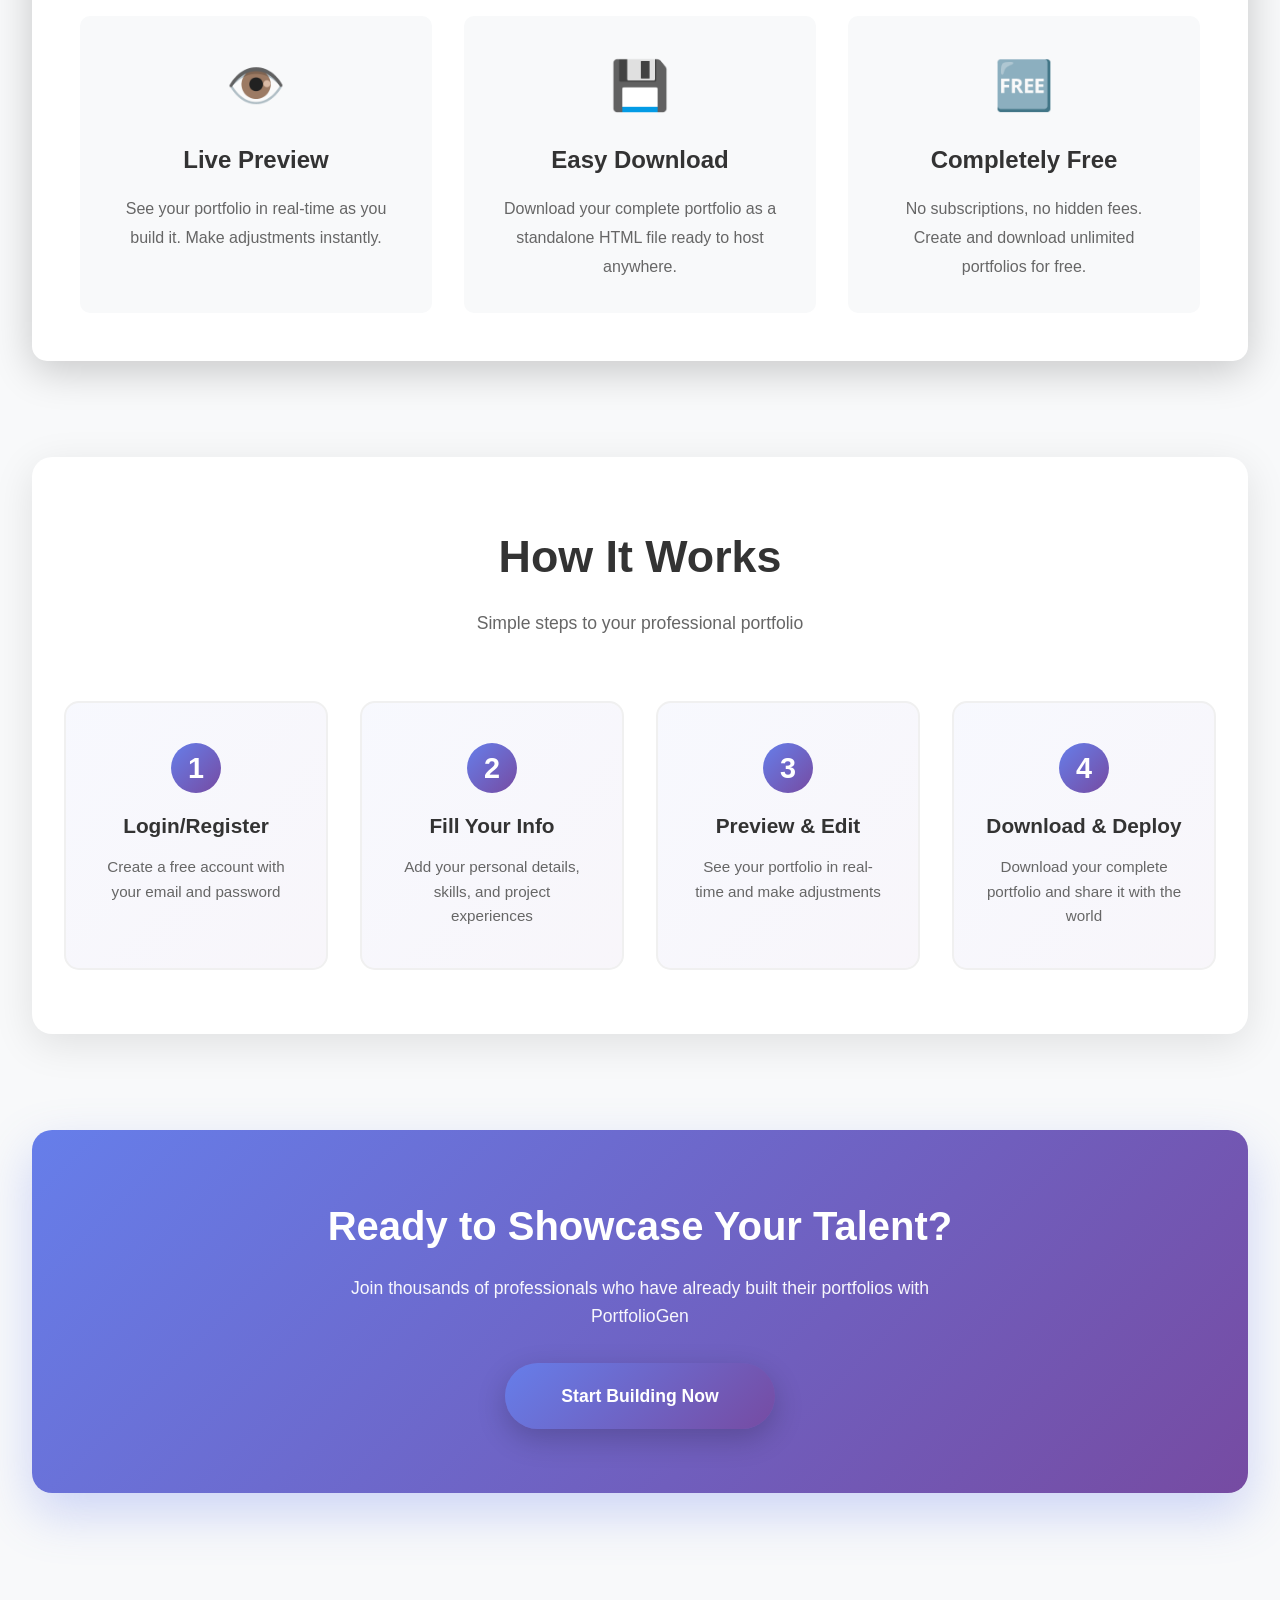
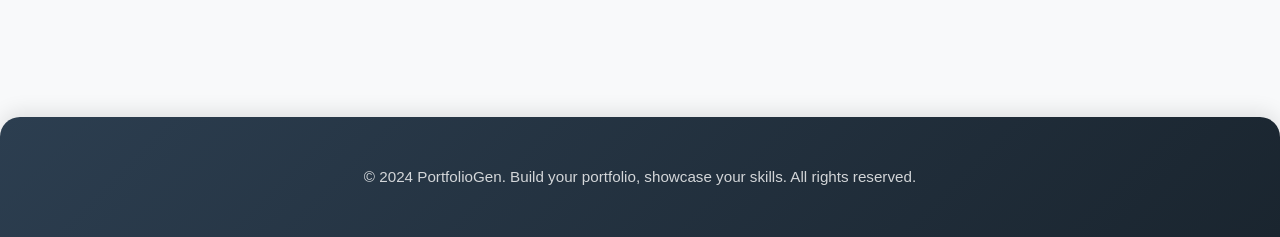
==== commit c0f24fd6: "Improve mobile responsiveness for landing and create pages" ====
--- a/index.html
+++ b/index.html
@@ -54,29 +54,8 @@
                 <div class="auth-card">
                     <div class="auth-box">
                         <h2>Welcome Back 👋</h2>
-                        <p>Sign in to start building</p>
-                        
-                        <form action="login.php" method="POST" class="auth-form">
-                            <div class="input-row">
-                                <div class="input-group">
-                                    <label for="first_name">First Name</label>
-                                    <input type="text" id="first_name" name="first_name" placeholder="John" required>
-                                </div>
-                                <div class="input-group">
-                                    <label for="last_name">Last Name</label>
-                                    <input type="text" id="last_name" name="last_name" placeholder="Doe" required>
-                                </div>
-                            </div>
-                            <div class="input-group">
-                                <label for="email">Email address</label>
-                                <input type="email" id="email" name="email" placeholder="john.doe@gmail.com" required>
-                            </div>
-                            <div class="input-group">
-                                <label for="password">Password</label>
-                                <input type="password" id="password" name="password" placeholder="••••••••" required>
-                            </div>
-                            <button type="button" class="btn btn-primary auth-btn" id="loginBtn">Login / Sign Up</button>
-                        </form>
+                        <p>Secure PHP authentication connected to MySQL.</p>
+                        <a href="login.php" class="btn btn-primary auth-btn">Login / Sign Up</a>
                     </div>
                 </div>
             </div>
@@ -168,6 +147,5 @@
         <p>&copy; 2024 PortfolioGen. Build your portfolio, showcase your skills. All rights reserved.</p>
     </footer>
 
-    <script src="js/login.js"></script>
 </body>
 </html>
--- a/css/style.css
+++ b/css/style.css
@@ -12,6 +12,11 @@
     min-height: 100vh;
     display: flex;
     flex-direction: column;
+}
+
+html,
+body {
+    overflow-x: hidden;
 }
 
 header {
@@ -627,8 +632,17 @@
 }
 
 @media (max-width: 768px) {
+    nav {
+        flex-wrap: wrap;
+        justify-content: center;
+        gap: 0.75rem;
+        padding: 0.85rem 1rem;
+    }
+
     nav ul {
-        flex-direction: column;
+        flex-direction: row;
+        flex-wrap: wrap;
+        justify-content: center;
         gap: 1rem;
         text-align: center;
     }
@@ -642,6 +656,10 @@
         grid-template-columns: 1fr;
         padding: 2rem 1rem;
         gap: 2rem;
+    }
+
+    .hero-content {
+        text-align: center;
     }
 
     .hero-content h1 {
@@ -749,7 +767,7 @@
 
 @media (max-width: 480px) {
     nav {
-        padding: 1rem;
+        padding: 0.75rem;
     }
 
     .logo {
@@ -758,6 +776,10 @@
 
     nav ul {
         gap: 0.5rem;
+    }
+
+    nav a {
+        font-size: 0.92rem;
     }
 
     .hero-content h1 {
@@ -1131,6 +1153,22 @@
 
 /* -- create.html responsive overrides -- */
 @media (max-width: 768px) {
+    .container {
+        padding: 1rem;
+        margin-top: 74px;
+    }
+
+    .steps-bar {
+        justify-content: flex-start;
+        overflow-x: auto;
+        padding-bottom: 0.35rem;
+        gap: 0.3rem;
+    }
+
+    .steps-bar::-webkit-scrollbar {
+        height: 6px;
+    }
+
   .form-card {
     padding: 1.5rem 1.2rem;
   }
@@ -1146,10 +1184,36 @@
   .step-line {
     min-width: 20px;
   }
+
+    .form-nav {
+        flex-direction: column;
+        gap: 0.75rem;
+        align-items: stretch;
+    }
+
+    .btn-back,
+    .btn-next,
+    .btn-submit {
+        width: 100%;
+    }
 }
 
 @media (max-width: 480px) {
+    .container {
+        padding: 0.8rem;
+        margin-top: 72px;
+    }
+
   .step-label {
     display: none;
   }
+
+    .project-card-form {
+        padding: 1rem;
+    }
+
+    .project-card-form .project-header {
+        align-items: flex-start;
+        gap: 0.5rem;
+    }
 }
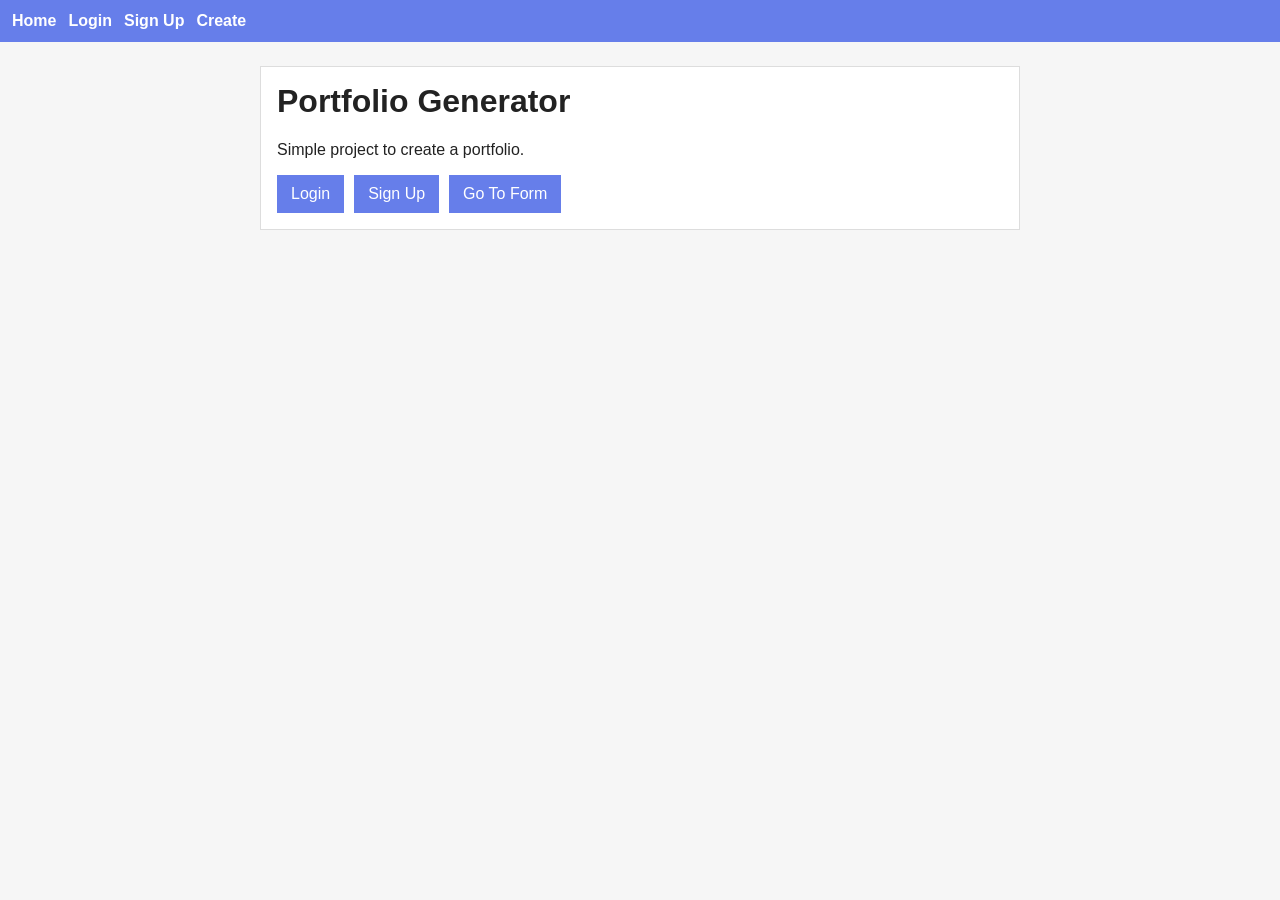
==== commit 1103f1b3: "refactor(ui): simplify home page and global stylesheet" ====
--- a/index.html
+++ b/index.html
@@ -1,151 +1,29 @@
 <!DOCTYPE html>
 <html lang="en">
 <head>
-    <meta charset="UTF-8">
-    <meta name="viewport" content="width=device-width, initial-scale=1.0">
-    <title>Portfolio Generator - Create Your Professional Portfolio</title>
-    <link rel="stylesheet" href="css/style.css">
+  <meta charset="UTF-8">
+  <meta name="viewport" content="width=device-width, initial-scale=1.0">
+  <title>PortfolioGen</title>
+  <link rel="stylesheet" href="css/style.css">
 </head>
 <body>
-    <!-- HEADER / NAVIGATION -->
-    <header>
-        <nav>
-            <div class="logo">PortfolioGen</div>
-            <ul>
-                <li><a href="index.html">Home</a></li>
-                <li><a href="create.html">Create</a></li>
-            </ul>
-        </nav>
-    </header>
+  <header>
+    <nav>
+      <a href="index.html">Home</a>
+      <a href="login.html">Login</a>
+      <a href="signup.html">Sign Up</a>
+      <a href="create.php">Create</a>
+    </nav>
+  </header>
 
-    <!-- MAIN CONTENT WRAPPER -->
-    <div class="content-wrapper">
-
-        <!-- HERO SECTION WITH LOGIN FORM -->
-        <section class="hero">
-            <div class="hero-content">
-                <div class="hero-badge">✨ The Smart Way to Build Portfolios</div>
-                <h1>Showcase Your <span>Professional Excellence</span> to the World</h1>
-                <p class="hero-subtitle">
-                    Create a stunning, professional portfolio in minutes. No coding required. 
-                    Choose from elegant templates, customize with your story, and make a lasting impression.
-                </p>
-                <div class="cta-buttons">
-                    <a href="create.html" class="btn btn-primary">🚀 Start Free Today</a>
-                    <a href="#how-it-works" class="btn btn-outline">↓ Learn How It Works</a>
-                </div>
-                <div class="hero-stats">
-                    <div class="stat-item">
-                        <span class="stat-number">10K+</span>
-                        <span class="stat-label">Portfolios Created</span>
-                    </div>
-                    <div class="stat-item">
-                        <span class="stat-number">100%</span>
-                        <span class="stat-label">Free Forever</span>
-                    </div>
-                    <div class="stat-item">
-                        <span class="stat-number">15m</span>
-                        <span class="stat-label">Setup Time</span>
-                    </div>
-                </div>
-            </div>
-
-            <div class="hero-image">
-                <div class="auth-card">
-                    <div class="auth-box">
-                        <h2>Welcome Back 👋</h2>
-                        <p>Secure PHP authentication connected to MySQL.</p>
-                        <a href="login.php" class="btn btn-primary auth-btn">Login / Sign Up</a>
-                    </div>
-                </div>
-            </div>
-        </section>
-
-        <!-- WHY CHOOSE US SECTION -->
-        <section class="features">
-            <div class="section-header">
-                <h2>Why Choose PortfolioGen?</h2>
-                <p>Everything you need to impress potential employers and clients</p>
-            </div>
-            <div class="features-grid">
-                <div class="feature-card">
-                    <div class="feature-icon">⚡</div>
-                    <h3>Super Fast</h3>
-                    <p>Create your portfolio in just minutes. No technical skills required, just fill in your information.</p>
-                </div>
-                <div class="feature-card">
-                    <div class="feature-icon">🎯</div>
-                    <h3>Multiple Templates</h3>
-                    <p>Choose from professionally designed templates. Each template is mobile-friendly and modern.</p>
-                </div>
-                <div class="feature-card">
-                    <div class="feature-icon">📱</div>
-                    <h3>Fully Responsive</h3>
-                    <p>Your portfolio looks perfect on all devices - desktop, tablet, and mobile phones.</p>
-                </div>
-                <div class="feature-card">
-                    <div class="feature-icon">👁️</div>
-                    <h3>Live Preview</h3>
-                    <p>See your portfolio in real-time as you build it. Make adjustments instantly.</p>
-                </div>
-                <div class="feature-card">
-                    <div class="feature-icon">💾</div>
-                    <h3>Easy Download</h3>
-                    <p>Download your complete portfolio as a standalone HTML file ready to host anywhere.</p>
-                </div>
-                <div class="feature-card">
-                    <div class="feature-icon">🆓</div>
-                    <h3>Completely Free</h3>
-                    <p>No subscriptions, no hidden fees. Create and download unlimited portfolios for free.</p>
-                </div>
-            </div>
-        </section>
-
-        <!-- HOW IT WORKS SECTION -->
-        <section class="how-it-works" id="how-it-works">
-            <div class="section-header">
-                <h2>How It Works</h2>
-                <p>Simple steps to your professional portfolio</p>
-            </div>
-            <div class="steps-grid">
-                <div class="step-card">
-                    <div class="step-number">1</div>
-                    <h3>Login/Register</h3>
-                    <p>Create a free account with your email and password</p>
-                </div>
-                <div class="step-card">
-                    <div class="step-number">2</div>
-                    <h3>Fill Your Info</h3>
-                    <p>Add your personal details, skills, and project experiences</p>
-                </div>
-                <div class="step-card">
-                    <div class="step-number">3</div>
-                    <h3>Preview & Edit</h3>
-                    <p>See your portfolio in real-time and make adjustments</p>
-                </div>
-                <div class="step-card">
-                    <div class="step-number">4</div>
-                    <h3>Download & Deploy</h3>
-                    <p>Download your complete portfolio and share it with the world</p>
-                </div>
-            </div>
-        </section>
-
-        <!-- CTA FINAL SECTION -->
-        <section class="cta-final">
-            <div class="cta-content">
-                <h2>Ready to Showcase Your Talent?</h2>
-                <p>Join thousands of professionals who have already built their portfolios with PortfolioGen</p>
-                <a href="create.html" class="btn btn-primary btn-large">Start Building Now</a>
-            </div>
-        </section>
-
+  <main class="container">
+    <h1>Portfolio Generator</h1>
+    <p>Simple project to create a portfolio.</p>
+    <div class="buttons">
+      <a class="btn" href="login.html">Login</a>
+      <a class="btn" href="signup.html">Sign Up</a>
+      <a class="btn" href="create.php">Go To Form</a>
     </div>
-
-    <!-- FOOTER -->
-    <footer>
-        <p>&copy; 2024 PortfolioGen. Build your portfolio, showcase your skills. All rights reserved.</p>
-    </footer>
-
+  </main>
 </body>
 </html>
--- a/css/style.css
+++ b/css/style.css
@@ -1,1219 +1,80 @@
 * {
-    margin: 0;
-    padding: 0;
     box-sizing: border-box;
 }
 
 body {
-    font-family: 'Segoe UI', Tahoma, Geneva, Verdana, sans-serif;
-    line-height: 1.6;
-    color: #333;
-    background: #f8f9fa;
-    min-height: 100vh;
-    display: flex;
-    flex-direction: column;
-}
-
-html,
-body {
-    overflow-x: hidden;
+    margin: 0;
+    font-family: Arial, sans-serif;
+    background: #f6f6f6;
+    color: #222;
 }
 
 header {
-    position: fixed;
-    top: 0;
-    width: 100%;
-    background: rgba(255, 255, 255, 0.95);
-    box-shadow: 0 2px 10px rgba(0, 0, 0, 0.1);
-    z-index: 1000;
+    background: #667eea;
+    padding: 12px;
 }
 
 nav {
     display: flex;
-    justify-content: space-between;
-    align-items: center;
-    max-width: 1200px;
-    margin: 0 auto;
-    padding: 1rem 2rem;
-}
-
-.logo {
-    font-size: 1.8rem;
-    font-weight: bold;
-    background: linear-gradient(135deg, #667eea 0%, #764ba2 100%);
-    -webkit-background-clip: text;
-    -webkit-text-fill-color: transparent;
-    background-clip: text;
-}
-
-nav ul {
-    display: flex;
-    list-style: none;
-    gap: 2rem;
+    gap: 12px;
+    flex-wrap: wrap;
 }
 
 nav a {
+    color: #fff;
     text-decoration: none;
-    color: #333;
-    font-weight: 500;
-    transition: color 0.3s ease;
-}
-
-nav a:hover {
-    color: #667eea;
+    font-weight: bold;
 }
 
 .container {
-    max-width: 1200px;
-    width: 100%;
-    padding: 2rem;
-    margin-top: 80px;
+    max-width: 760px;
+    margin: 24px auto;
+    background: #fff;
+    padding: 16px;
+    border: 1px solid #ddd;
 }
 
-.content-wrapper {
-    max-width: 1400px;
-    width: 100%;
-    padding: 2rem;
-    margin: 80px auto 0;
+h1,
+h2 {
+    margin-top: 0;
 }
 
-
-.hero {
-    display: grid;
-    grid-template-columns: 1fr 1fr;
-    gap: 3rem;
-    align-items: center;
-    background: white;
-    border-radius: 20px;
-    padding: 4rem 3rem;
-    box-shadow: 0 20px 60px rgba(0, 0, 0, 0.1);
-    margin-bottom: 3rem;
+label {
+    display: block;
+    margin-top: 10px;
+    margin-bottom: 4px;
+    font-weight: bold;
 }
 
-.hero-content h1 {
-    font-size: 3.5rem;
-    line-height: 1.2;
-    margin-bottom: 1.5rem;
-    color: #333;
-    font-weight: 800;
-    letter-spacing: -1px;
+input,
+textarea,
+select,
+button {
+    width: 100%;
+    padding: 8px;
+    margin-bottom: 10px;
 }
 
-.hero-content h1 span {
-    background: linear-gradient(135deg, #667eea 0%, #764ba2 100%);
-    -webkit-background-clip: text;
-    -webkit-text-fill-color: transparent;
-    background-clip: text;
+.btn,
+button {
+    background: #667eea;
+    color: #fff;
+    border: none;
+    cursor: pointer;
 }
 
-.hero-content p {
-    font-size: 1.1rem;
-    color: #666;
-    margin-bottom: 2rem;
-    line-height: 1.8;
-}
-
-/* ==========================================================
-   HERO SECTION - PROFESSIONAL DESIGN
-   ========================================================== */
-.content-wrapper {
-    max-width: 1400px;
-    width: 100%;
-    padding: 2rem;
-    margin-top: 80px;
-}
-
-.hero-badge {
-    display: inline-block;
-    padding: 0.6rem 1.2rem;
-    background: rgba(102, 126, 234, 0.1);
-    color: #667eea;
-    border-radius: 30px;
-    font-size: 0.85rem;
-    font-weight: 600;
-    margin-bottom: 1.5rem;
-}
-
-.hero-subtitle {
-    font-size: 1.25rem !important;
-    color: #555 !important;
-}
-
-.hero-stats {
-    display: grid;
-    grid-template-columns: repeat(auto-fit, minmax(150px, 1fr));
-    gap: 2rem;
-    margin-top: 3rem;
-    padding: 2rem 0;
-    border-top: 1px solid #f0f0f0;
-}
-
-.stat-item {
-    text-align: center;
-}
-
-.stat-number {
-    display: block;
-    font-size: 2rem;
-    font-weight: 700;
-    background: linear-gradient(135deg, #667eea 0%, #764ba2 100%);
-    -webkit-background-clip: text;
-    -webkit-text-fill-color: transparent;
-    background-clip: text;
-    margin-bottom: 0.5rem;
-}
-
-.stat-label {
-    display: block;
-    font-size: 0.9rem;
-    color: #888;
-}
-
-/* ===========-=-=-=-====================================== */
-
-/* ==========================================================
-   CTA BUTTONS & STYLES
-   ========================================================== */
-.auth-card {
-    width: 100%;
-    max-width: 450px;
-    background: white;
-    padding: 2.5rem;
-    border-radius: 20px;
-    box-shadow: 0 20px 40px rgba(0, 0, 0, 0.15);
-    border: 1px solid rgba(102, 126, 234, 0.1);
-}
-
-.auth-box h2 {
-    font-size: 1.8rem;
-    color: #333;
-    margin-bottom: 0.5rem;
-    text-align: center;
-}
-
-.auth-box p {
-    color: #888;
-    text-align: center;
-    margin-bottom: 2rem;
-    font-size: 0.95rem;
-}
-
-.auth-form {
+.buttons {
     display: flex;
-    flex-direction: column;
-    gap: 1.2rem;
-}
-
-.input-row {
-    display: grid;
-    grid-template-columns: 1fr 1fr;
-    gap: 1rem;
-}
-
-.input-group {
-    display: flex;
-    flex-direction: column;
-    gap: 0.5rem;
-}
-
-.input-group label {
-    font-weight: 600;
-    color: #555;
-    font-size: 0.85rem;
-}
-
-.input-group input {
-    padding: 0.75rem 1rem;
-    border: 1.5px solid #eee;
-    border-radius: 10px;
-    font-size: 0.95rem;
-    transition: all 0.3s ease;
-    outline: none;
-    background: #fcfcfc;
-}
-
-.input-group input:focus {
-    border-color: #667eea;
-    background: #fff;
-    box-shadow: 0 0 0 4px rgba(102, 126, 234, 0.1);
-}
-
-.auth-btn {
-    margin-top: 0.5rem;
-    width: 100%;
-    padding: 0.9rem !important;
-}
-/* ========================================================== */
-
-/* ==========================================================
-   FEATURES PAGE & CATEGORIES
-   ========================================================== */
-.features-page {
-    background: white;
-    border-radius: 20px;
-    padding: 4rem 2rem;
-    box-shadow: 0 10px 40px rgba(0, 0, 0, 0.15);
-}
-
-.features-header {
-    text-align: center;
-    margin-bottom: 4rem;
-}
-
-.features-header h1 {
-    font-size: 3rem;
-    margin-bottom: 1rem;
-    color: #333;
-}
-
-.features-header p {
-    font-size: 1.2rem;
-    color: #666;
-    max-width: 600px;
-    margin: 0 auto;
-}
-
-.categories-grid {
-    display: grid;
-    grid-template-columns: repeat(auto-fit, minmax(320px, 1fr));
-    gap: 2.5rem;
-    margin-bottom: 4rem;
-}
-
-.category-card {
-    background: #fff;
-    border-radius: 15px;
-    overflow: hidden;
-    border: 1px solid #f0f0f0;
-    transition: all 0.3s ease;
-    box-shadow: 0 5px 15px rgba(0,0,0,0.05);
-}
-
-.category-card:hover {
-    transform: translateY(-10px);
-    box-shadow: 0 15px 35px rgba(102, 126, 234, 0.2);
-}
-
-.category-image {
-    height: 200px;
-    overflow: hidden;
-}
-
-.category-image img {
-    width: 100%;
-    height: 100%;
-    object-fit: cover;
-    transition: transform 0.5s ease;
-}
-
-.category-card:hover .category-image img {
-    transform: scale(1.1);
-}
-
-.category-info {
-    padding: 2rem;
-}
-
-.category-tag {
-    display: inline-block;
-    padding: 0.3rem 0.8rem;
-    background: rgba(102, 126, 234, 0.1);
-    color: #667eea;
-    border-radius: 20px;
-    font-size: 0.75rem;
-    font-weight: 700;
-    text-transform: uppercase;
-    margin-bottom: 1rem;
-}
-
-.category-info h3 {
-    font-size: 1.5rem;
-    margin-bottom: 1rem;
-    color: #333;
-}
-
-.category-info p {
-    color: #666;
-    font-size: 0.95rem;
-    line-height: 1.6;
-}
-
-.cta-section {
-    text-align: center;
-    padding: 2rem;
-    border-top: 1px solid #eee;
-}
-/* ========================================================== */
-
-.cta-buttons {
-    display: flex;
-    gap: 1.5rem;
+    gap: 10px;
     flex-wrap: wrap;
 }
 
-.btn {
-    padding: 1rem 2.5rem;
-    font-size: 1rem;
-    border: none;
-    border-radius: 50px;
-    cursor: pointer;
+.buttons .btn {
+    width: auto;
     text-decoration: none;
-    display: inline-block;
-    font-weight: 600;
-    transition: all 0.3s ease;
-    text-align: center;
+    padding: 10px 14px;
 }
 
-.btn-primary {
-    background: linear-gradient(135deg, #667eea 0%, #764ba2 100%);
-    color: white;
-    box-shadow: 0 5px 15px rgba(102, 126, 234, 0.4);
-}
-
-.btn-primary:hover {
-    transform: translateY(-2px);
-    box-shadow: 0 8px 25px rgba(102, 126, 234, 0.6);
-}
-
-.btn-secondary {
-    background: transparent;
-    color: #667eea;
-    border: 2px solid #667eea;
-}
-
-.btn-secondary:hover {
-    background: #667eea;
-    color: white;
-}
-
-.btn-outline {
-    background: transparent;
-    color: #667eea;
-    border: 2px solid #667eea;
-}
-
-.btn-outline:hover {
-    background: #667eea;
-    color: white;
-    transform: translateY(-2px);
-}
-
-.hero-image {
-    display: flex;
-    justify-content: center;
-    align-items: center;
-}
-
-.hero-image-box {
-    width: 100%;
-    max-width: 400px;
-    height: 400px;
-    background: linear-gradient(135deg, #667eea 0%, #764ba2 100%);
-    border-radius: 15px;
-    display: flex;
-    align-items: center;
-    justify-content: center;
-    font-size: 4rem;
-    color: white;
-    box-shadow: 0 10px 30px rgba(102, 126, 234, 0.3);
-}
-
-.features {
-    margin-top: 4rem;
-    padding: 3rem;
-    background: white;
-    border-radius: 15px;
-    box-shadow: 0 10px 40px rgba(0, 0, 0, 0.2);
-}
-
-.features h2 {
-    text-align: center;
-    font-size: 2.5rem;
-    margin-bottom: 3rem;
-    color: #333;
-}
-
-.features-grid {
-    display: grid;
-    grid-template-columns: repeat(auto-fit, minmax(280px, 1fr));
-    gap: 2rem;
-}
-
-.feature-card {
-    padding: 2rem;
-    text-align: center;
-    border-radius: 10px;
-    background: #f8f9fa;
-    transition: all 0.3s ease;
-}
-
-.feature-card:hover {
-    transform: translateY(-5px);
-    box-shadow: 0 10px 25px rgba(102, 126, 234, 0.2);
-}
-
-.feature-icon {
-    font-size: 3rem;
-    margin-bottom: 1rem;
-}
-
-.feature-card h3 {
-    font-size: 1.5rem;
-    margin-bottom: 1rem;
-    color: #333;
-}
-
-.feature-card p {
+.muted {
     color: #666;
-    line-height: 1.8;
-}
-
-/* ==========================================================
-   SECTION HEADER - COMMON STYLE
-   ========================================================== */
-.section-header {
-    text-align: center;
-    margin-bottom: 4rem;
-}
-
-.section-header h2 {
-    font-size: 2.8rem;
-    margin-bottom: 1rem;
-    color: #333;
-    font-weight: 700;
-}
-
-.section-header p {
-    font-size: 1.1rem;
-    color: #666;
-    max-width: 600px;
-    margin: 0 auto;
-}
-
-/* ==========================================================
-   AUTH SECTION - SIGNUP CALL TO ACTION
-   ========================================================== */
-.auth-section {
-    margin: 4rem 0;
-    background: linear-gradient(135deg, #667eea 0%, #764ba2 100%);
-    border-radius: 20px;
-    padding: 4rem 2rem;
-    text-align: center;
-    box-shadow: 0 15px 40px rgba(102, 126, 234, 0.3);
-}
-
-.auth-section-content h2 {
-    font-size: 2.2rem;
-    color: white;
-    margin-bottom: 0.5rem;
-}
-
-.auth-section-content p {
-    font-size: 1.1rem;
-    color: rgba(255, 255, 255, 0.9);
-}
-
-/* ==========================================================
-   HOW IT WORKS SECTION
-   ========================================================== */
-.how-it-works {
-    margin: 6rem 0;
-    padding: 4rem 2rem;
-    background: white;
-    border-radius: 20px;
-    box-shadow: 0 10px 40px rgba(0, 0, 0, 0.1);
-}
-
-.steps-grid {
-    display: grid;
-    grid-template-columns: repeat(auto-fit, minmax(250px, 1fr));
-    gap: 2rem;
-    margin-top: 3rem;
-}
-
-.step-card {
-    padding: 2.5rem 2rem;
-    background: linear-gradient(135deg, rgba(102, 126, 234, 0.05) 0%, rgba(118, 75, 162, 0.05) 100%);
-    border-radius: 15px;
-    border: 2px solid #f0f0f0;
-    text-align: center;
-    transition: all 0.3s ease;
-    position: relative;
-}
-
-.step-card:hover {
-    border-color: #667eea;
-    box-shadow: 0 10px 30px rgba(102, 126, 234, 0.15);
-    transform: translateY(-5px);
-}
-
-.step-number {
-    display: inline-flex;
-    align-items: center;
-    justify-content: center;
-    width: 50px;
-    height: 50px;
-    background: linear-gradient(135deg, #667eea 0%, #764ba2 100%);
-    color: white;
-    border-radius: 50%;
-    font-size: 1.8rem;
-    font-weight: 700;
-    margin-bottom: 1rem;
-}
-
-.step-card h3 {
-    font-size: 1.3rem;
-    color: #333;
-    margin-bottom: 0.8rem;
-    font-weight: 600;
-}
-
-.step-card p {
-    color: #666;
-    font-size: 0.95rem;
-    line-height: 1.6;
-}
-
-/* ==========================================================
-   FINAL CTA SECTION
-   ========================================================== */
-.cta-final {
-    margin: 6rem 0;
-    padding: 4rem 2rem;
-    background: linear-gradient(135deg, #667eea 0%, #764ba2 100%);
-    border-radius: 20px;
-    text-align: center;
-    box-shadow: 0 20px 50px rgba(102, 126, 234, 0.3);
-}
-
-.cta-content h2 {
-    font-size: 2.5rem;
-    color: white;
-    margin-bottom: 1rem;
-    font-weight: 700;
-}
-
-.cta-content p {
-    font-size: 1.1rem;
-    color: rgba(255, 255, 255, 0.95);
-    margin-bottom: 2rem;
-    max-width: 600px;
-    margin-left: auto;
-    margin-right: auto;
-}
-
-.btn-large {
-    padding: 1.2rem 3.5rem !important;
-    font-size: 1.1rem !important;
-    box-shadow: 0 10px 30px rgba(0, 0, 0, 0.2) !important;
-}
-
-.btn-large:hover {
-    transform: translateY(-3px) !important;
-    box-shadow: 0 15px 40px rgba(0, 0, 0, 0.3) !important;
-}
-
-/* ========================================================== */
-
-footer {
-    background: linear-gradient(135deg, #2c3e50 0%, #1a252f 100%);
-    color: white;
-    text-align: center;
-    padding: 3rem 2rem;
-    margin-top: 6rem;
-    border-radius: 20px 20px 0 0;
-    box-shadow: 0 -5px 20px rgba(0, 0, 0, 0.1);
-}
-
-footer p {
-    margin: 0;
-    font-size: 0.95rem;
-    color: rgba(255, 255, 255, 0.8);
-}
-
-@media (max-width: 768px) {
-    nav {
-        flex-wrap: wrap;
-        justify-content: center;
-        gap: 0.75rem;
-        padding: 0.85rem 1rem;
-    }
-
-    nav ul {
-        flex-direction: row;
-        flex-wrap: wrap;
-        justify-content: center;
-        gap: 1rem;
-        text-align: center;
-    }
-
-    .content-wrapper {
-        padding: 1rem;
-        margin: 80px auto 0;
-    }
-
-    .hero {
-        grid-template-columns: 1fr;
-        padding: 2rem 1rem;
-        gap: 2rem;
-    }
-
-    .hero-content {
-        text-align: center;
-    }
-
-    .hero-content h1 {
-        font-size: 2.2rem;
-        margin-bottom: 1rem;
-    }
-
-    .hero-badge {
-        font-size: 0.75rem;
-        padding: 0.5rem 1rem;
-    }
-
-    .hero-subtitle {
-        font-size: 1rem !important;
-    }
-
-    .cta-buttons {
-        flex-direction: column;
-        gap: 1rem;
-    }
-
-    .btn {
-        width: 100%;
-        padding: 0.85rem 1.5rem !important;
-        font-size: 0.9rem !important;
-    }
-
-    .btn-large {
-        padding: 1rem 2rem !important;
-        font-size: 1rem !important;
-    }
-
-    .hero-stats {
-        grid-template-columns: 1fr;
-        gap: 1rem;
-        margin-top: 2rem;
-        padding: 1.5rem 0;
-    }
-
-    .auth-card {
-        max-width: 100%;
-        padding: 1.5rem;
-    }
-
-    .input-row {
-        grid-template-columns: 1fr;
-    }
-
-    .features {
-        padding: 2rem 1rem;
-    }
-
-    .section-header h2 {
-        font-size: 1.8rem;
-    }
-
-    .features-grid {
-        grid-template-columns: 1fr;
-    }
-
-    .feature-card {
-        padding: 1.5rem;
-    }
-
-    .feature-icon {
-        font-size: 2rem;
-    }
-
-    .feature-card h3 {
-        font-size: 1.2rem;
-    }
-
-    .how-it-works {
-        padding: 2rem 1rem;
-    }
-
-    .steps-grid {
-        grid-template-columns: 1fr;
-    }
-
-    .step-card {
-        padding: 1.5rem 1rem;
-    }
-
-    .step-number {
-        width: 40px;
-        height: 40px;
-        font-size: 1.4rem;
-    }
-
-    .cta-final {
-        padding: 2rem 1rem;
-        margin: 3rem 0;
-    }
-
-    .cta-content h2 {
-        font-size: 1.6rem;
-    }
-
-    .cta-content p {
-        font-size: 0.95rem;
-    }
-}
-
-
-@media (max-width: 480px) {
-    nav {
-        padding: 0.75rem;
-    }
-
-    .logo {
-        font-size: 1.4rem;
-    }
-
-    nav ul {
-        gap: 0.5rem;
-    }
-
-    nav a {
-        font-size: 0.92rem;
-    }
-
-    .hero-content h1 {
-        font-size: 2rem;
-    }
-
-    .hero {
-        padding: 1.5rem;
-        gap: 1.5rem;
-    }
-
-    .features h2 {
-        font-size: 1.8rem;
-    }
-}
-
-
-/* ============================================================
-   create.html — Portfolio Creation Form
-   ============================================================ */
-
-/* Page layout override: form page needs top alignment */
-body.page-create {
-  align-items: flex-start;
-  padding-bottom: 4rem;
-}
-
-/* -- Step progress bar -- */
-.steps-bar {
-  display: flex;
-  justify-content: center;
-  align-items: center;
-  margin-bottom: 2.5rem;
-}
-
-.step {
-  display: flex;
-  flex-direction: column;
-  align-items: center;
-  gap: 0.4rem;
-  position: relative;
-  z-index: 1;
-}
-
-.step-circle {
-  width: 40px;
-  height: 40px;
-  border-radius: 50%;
-  background: #e0e0e0;
-  color: #999;
-  font-weight: 700;
-  font-size: 1rem;
-  display: flex;
-  align-items: center;
-  justify-content: center;
-  transition: background 0.3s, color 0.3s;
-}
-
-.step.active .step-circle {
-  background: linear-gradient(135deg, #667eea, #764ba2);
-  color: #fff;
-}
-
-.step.done .step-circle {
-  background: #4caf50;
-  color: #fff;
-}
-
-.step-label {
-  font-size: 0.72rem;
-  color: #999;
-  font-weight: 500;
-  white-space: nowrap;
-}
-
-.step.active .step-label {
-  color: #667eea;
-  font-weight: 700;
-}
-
-.step.done .step-label {
-  color: #4caf50;
-}
-
-.step-line {
-  flex: 1;
-  height: 3px;
-  background: #e0e0e0;
-  min-width: 40px;
-  max-width: 80px;
-  margin-bottom: 1.3rem;
-  transition: background 0.3s;
-}
-
-.step-line.done {
-  background: #4caf50;
-}
-
-/* -- Form card -- */
-.form-card {
-  background: white;
-  border-radius: 15px;
-  padding: 2.5rem 3rem;
-  box-shadow: 0 10px 40px rgba(0, 0, 0, 0.2);
-}
-
-.form-card h2 {
-  font-size: 1.8rem;
-  color: #333;
-  margin-bottom: 0.4rem;
-}
-
-.form-card .step-desc {
-  color: #888;
-  font-size: 0.95rem;
-  margin-bottom: 2rem;
-}
-
-/* -- Form step panels -- */
-.form-step {
-  display: none;
-}
-
-.form-step.active {
-  display: block;
-}
-
-/* -- Field groups -- */
-.field-group {
-  margin-bottom: 1.4rem;
-}
-
-.field-group label {
-  display: block;
-  font-weight: 600;
-  color: #444;
-  margin-bottom: 0.4rem;
-  font-size: 0.95rem;
-}
-
-.field-group label span.req {
-  color: #e53935;
-  margin-left: 2px;
-}
-
-.field-group input,
-.field-group textarea,
-.field-group select {
-  width: 100%;
-  padding: 0.75rem 1rem;
-  border: 2px solid #e0e0e0;
-  border-radius: 8px;
-  font-size: 1rem;
-  font-family: inherit;
-  color: #333;
-  background: #fafafa;
-  transition: border-color 0.25s, box-shadow 0.25s;
-  outline: none;
-  resize: vertical;
-}
-
-.field-group input:focus,
-.field-group textarea:focus,
-.field-group select:focus {
-  border-color: #667eea;
-  box-shadow: 0 0 0 3px rgba(102, 126, 234, 0.15);
-  background: #fff;
-}
-
-.field-group input.error,
-.field-group textarea.error {
-  border-color: #e53935;
-  box-shadow: 0 0 0 3px rgba(229, 57, 53, 0.1);
-}
-
-.field-error {
-  color: #e53935;
-  font-size: 0.82rem;
-  margin-top: 0.3rem;
-  display: none;
-}
-
-.field-error.visible {
-  display: block;
-}
-
-.field-hint {
-  color: #aaa;
-  font-size: 0.8rem;
-  margin-top: 0.25rem;
-}
-
-.two-col {
-  display: grid;
-  grid-template-columns: 1fr 1fr;
-  gap: 1.2rem;
-}
-
-/* -- Skills rows -- */
-.skills-list {
-  display: flex;
-  flex-direction: column;
-  gap: 0.8rem;
-  margin-bottom: 1rem;
-}
-
-.skill-row {
-  display: grid;
-  grid-template-columns: 1fr 120px 36px;
-  gap: 0.6rem;
-  align-items: center;
-}
-
-.skill-row input[type="number"] {
-  width: 100%;
-  padding: 0.75rem 0.6rem;
-  border: 2px solid #e0e0e0;
-  border-radius: 8px;
-  font-size: 1rem;
-  font-family: inherit;
-  color: #333;
-  background: #fafafa;
-  transition: border-color 0.25s;
-  outline: none;
-}
-
-.skill-row input[type="number"]:focus {
-  border-color: #667eea;
-  box-shadow: 0 0 0 3px rgba(102, 126, 234, 0.15);
-}
-
-/* -- Remove / Add buttons -- */
-.remove-btn {
-  width: 36px;
-  height: 36px;
-  border-radius: 50%;
-  border: none;
-  background: #fde8e8;
-  color: #e53935;
-  font-size: 1.1rem;
-  cursor: pointer;
-  display: flex;
-  align-items: center;
-  justify-content: center;
-  transition: background 0.2s;
-  flex-shrink: 0;
-}
-
-.remove-btn:hover {
-  background: #e53935;
-  color: #fff;
-}
-
-.add-btn {
-  display: inline-flex;
-  align-items: center;
-  gap: 0.4rem;
-  padding: 0.55rem 1.2rem;
-  border-radius: 50px;
-  border: 2px dashed #667eea;
-  background: transparent;
-  color: #667eea;
-  font-size: 0.9rem;
-  font-weight: 600;
-  cursor: pointer;
-  transition: all 0.2s;
-}
-
-.add-btn:hover {
-  background: #667eea;
-  color: #fff;
-  border-style: solid;
-}
-
-/* -- Project cards -- */
-.project-card-form {
-  background: #f8f9fa;
-  border-radius: 10px;
-  padding: 1.2rem 1.4rem;
-  margin-bottom: 1rem;
-  border: 1px solid #e8e8e8;
-}
-
-.project-card-form .project-header {
-  display: flex;
-  justify-content: space-between;
-  align-items: center;
-  margin-bottom: 1rem;
-}
-
-.project-card-form .project-header span {
-  font-weight: 700;
-  color: #667eea;
-  font-size: 0.9rem;
-}
-
-/* -- Form navigation buttons -- */
-.form-nav {
-  display: flex;
-  justify-content: space-between;
-  align-items: center;
-  margin-top: 2rem;
-  padding-top: 1.5rem;
-  border-top: 1px solid #f0f0f0;
-}
-
-.btn-back {
-  padding: 0.75rem 2rem;
-  border-radius: 50px;
-  border: 2px solid #ccc;
-  background: transparent;
-  color: #666;
-  font-size: 1rem;
-  font-weight: 600;
-  cursor: pointer;
-  transition: all 0.25s;
-}
-
-.btn-back:hover {
-  border-color: #667eea;
-  color: #667eea;
-}
-
-.btn-next {
-  padding: 0.75rem 2.5rem;
-  border-radius: 50px;
-  border: none;
-  background: linear-gradient(135deg, #667eea, #764ba2);
-  color: white;
-  font-size: 1rem;
-  font-weight: 600;
-  cursor: pointer;
-  box-shadow: 0 4px 15px rgba(102, 126, 234, 0.4);
-  transition: all 0.25s;
-}
-
-.btn-next:hover {
-  transform: translateY(-2px);
-  box-shadow: 0 8px 25px rgba(102, 126, 234, 0.55);
-}
-
-.btn-submit {
-  padding: 0.85rem 3rem;
-  border-radius: 50px;
-  border: none;
-  background: linear-gradient(135deg, #43e97b, #38f9d7);
-  color: white;
-  font-size: 1.05rem;
-  font-weight: 700;
-  cursor: pointer;
-  box-shadow: 0 4px 15px rgba(67, 233, 123, 0.35);
-  transition: all 0.25s;
-}
-
-.btn-submit:hover {
-  transform: translateY(-2px);
-  box-shadow: 0 8px 25px rgba(67, 233, 123, 0.5);
-}
-
-/* -- Character counter -- */
-.char-counter {
-  text-align: right;
-  font-size: 0.78rem;
-  color: #bbb;
-  margin-top: 0.2rem;
-}
-
-.char-counter.warn {
-  color: #e53935;
-}
-
-/* -- create.html responsive overrides -- */
-@media (max-width: 768px) {
-    .container {
-        padding: 1rem;
-        margin-top: 74px;
-    }
-
-    .steps-bar {
-        justify-content: flex-start;
-        overflow-x: auto;
-        padding-bottom: 0.35rem;
-        gap: 0.3rem;
-    }
-
-    .steps-bar::-webkit-scrollbar {
-        height: 6px;
-    }
-
-  .form-card {
-    padding: 1.5rem 1.2rem;
-  }
-
-  .two-col {
-    grid-template-columns: 1fr;
-  }
-
-  .skill-row {
-    grid-template-columns: 1fr 90px 36px;
-  }
-
-  .step-line {
-    min-width: 20px;
-  }
-
-    .form-nav {
-        flex-direction: column;
-        gap: 0.75rem;
-        align-items: stretch;
-    }
-
-    .btn-back,
-    .btn-next,
-    .btn-submit {
-        width: 100%;
-    }
-}
-
-@media (max-width: 480px) {
-    .container {
-        padding: 0.8rem;
-        margin-top: 72px;
-    }
-
-  .step-label {
-    display: none;
-  }
-
-    .project-card-form {
-        padding: 1rem;
-    }
-
-    .project-card-form .project-header {
-        align-items: flex-start;
-        gap: 0.5rem;
-    }
 }
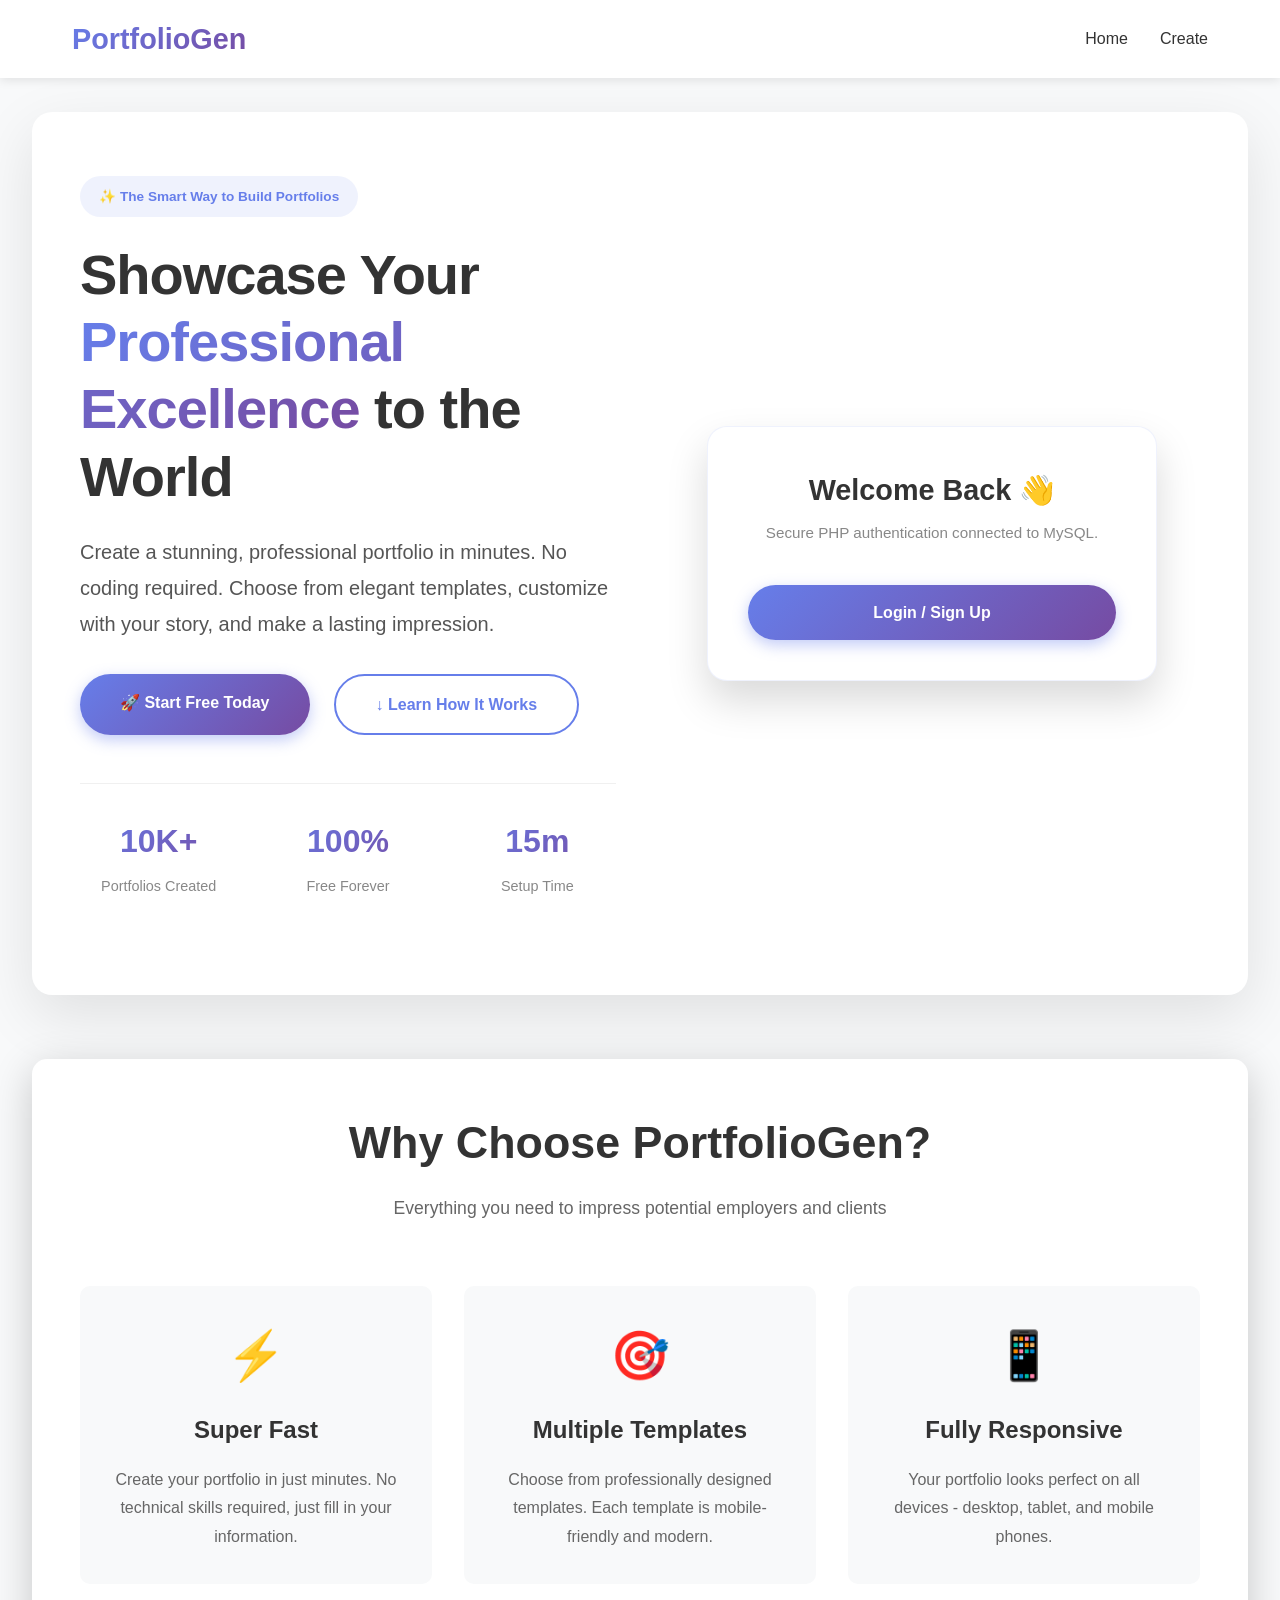
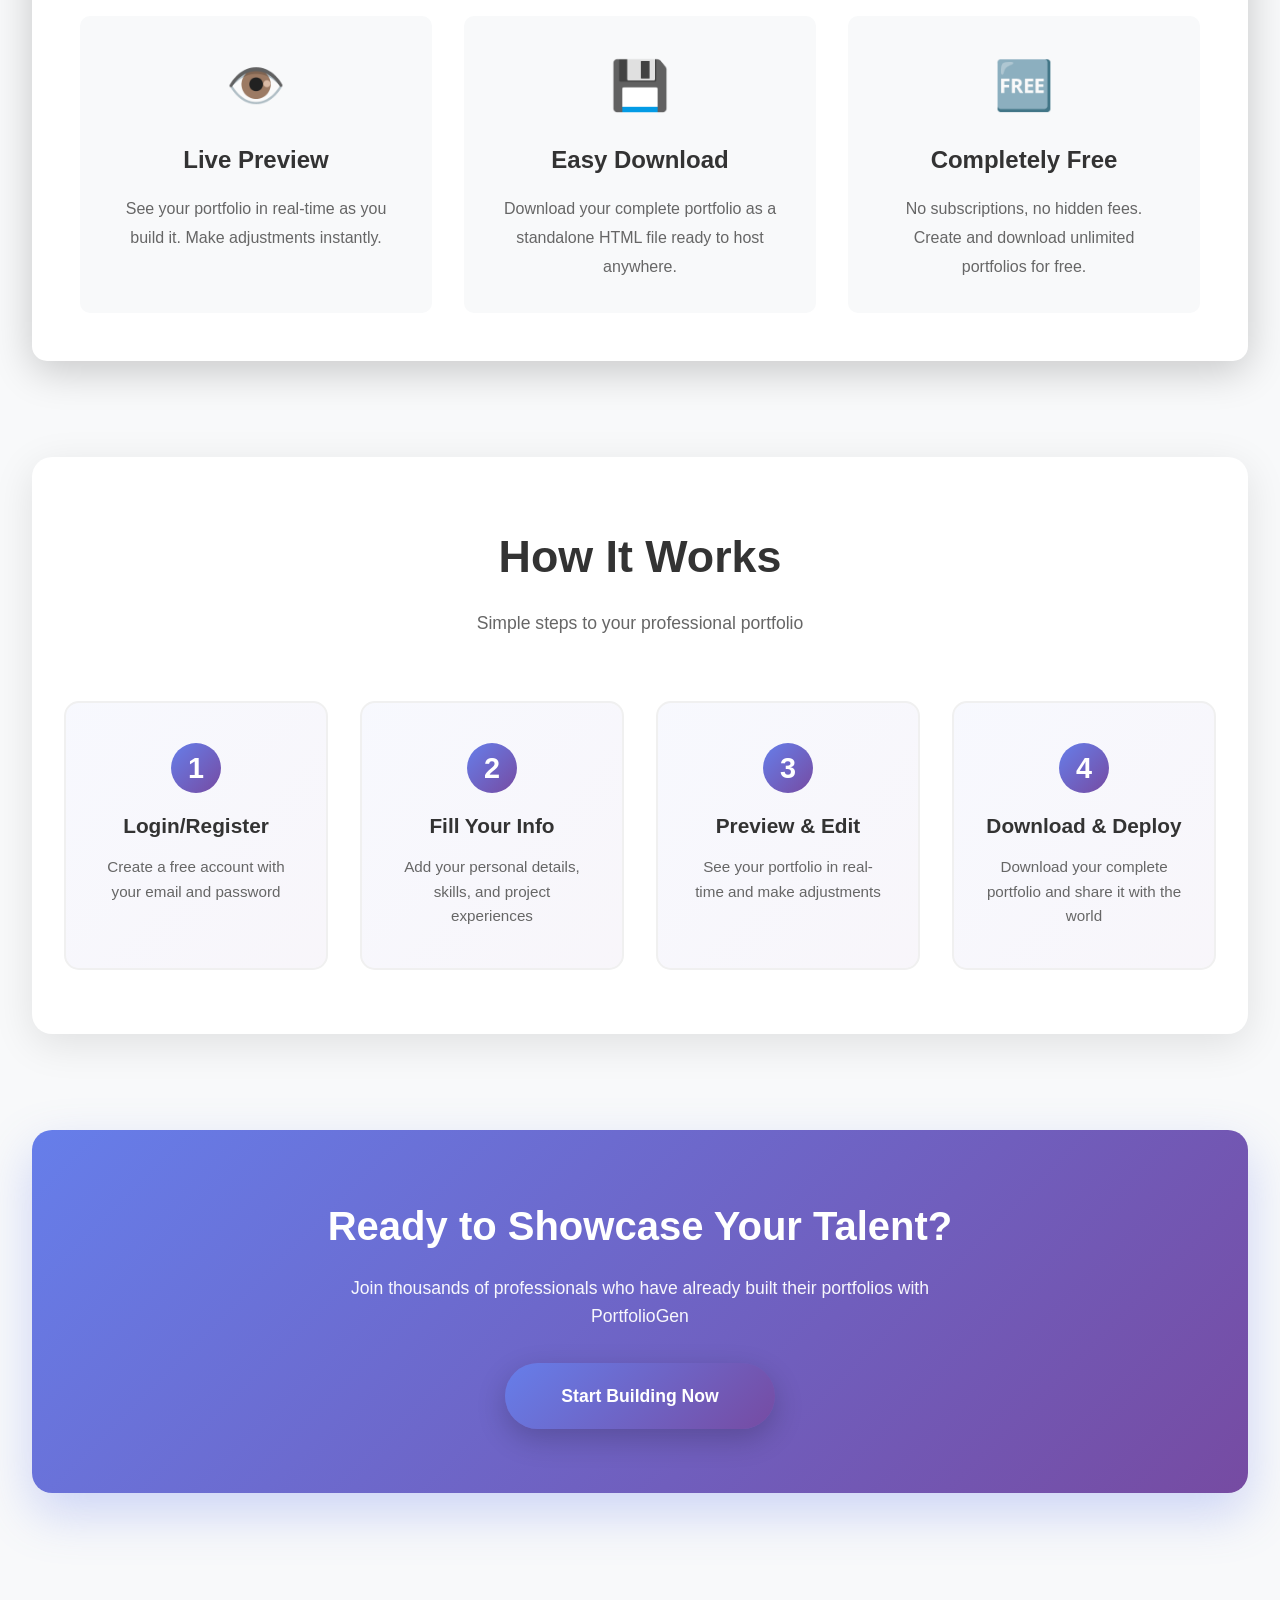
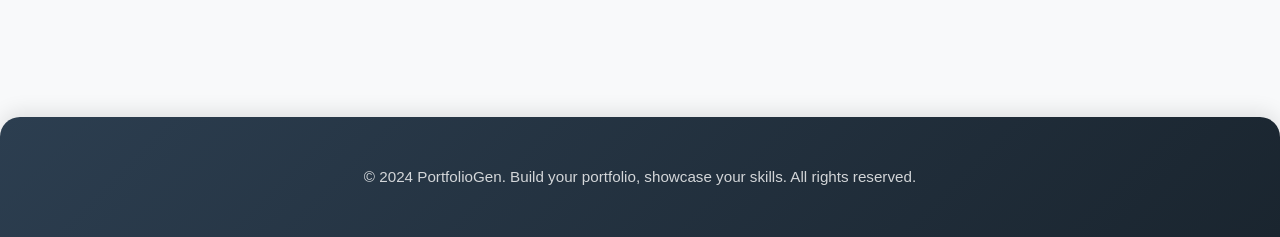
==== commit c2e871e0: "Revert "refactor(ui): simplify home page and global stylesheet" This reverts commit 1103f1b392ff87b6" ====
--- a/index.html
+++ b/index.html
@@ -1,29 +1,151 @@
 <!DOCTYPE html>
 <html lang="en">
 <head>
-  <meta charset="UTF-8">
-  <meta name="viewport" content="width=device-width, initial-scale=1.0">
-  <title>PortfolioGen</title>
-  <link rel="stylesheet" href="css/style.css">
+    <meta charset="UTF-8">
+    <meta name="viewport" content="width=device-width, initial-scale=1.0">
+    <title>Portfolio Generator - Create Your Professional Portfolio</title>
+    <link rel="stylesheet" href="css/style.css">
 </head>
 <body>
-  <header>
-    <nav>
-      <a href="index.html">Home</a>
-      <a href="login.html">Login</a>
-      <a href="signup.html">Sign Up</a>
-      <a href="create.php">Create</a>
-    </nav>
-  </header>
+    <!-- HEADER / NAVIGATION -->
+    <header>
+        <nav>
+            <div class="logo">PortfolioGen</div>
+            <ul>
+                <li><a href="index.html">Home</a></li>
+                <li><a href="create.php">Create</a></li>
+            </ul>
+        </nav>
+    </header>
 
-  <main class="container">
-    <h1>Portfolio Generator</h1>
-    <p>Simple project to create a portfolio.</p>
-    <div class="buttons">
-      <a class="btn" href="login.html">Login</a>
-      <a class="btn" href="signup.html">Sign Up</a>
-      <a class="btn" href="create.php">Go To Form</a>
+    <!-- MAIN CONTENT WRAPPER -->
+    <div class="content-wrapper">
+
+        <!-- HERO SECTION WITH LOGIN FORM -->
+        <section class="hero">
+            <div class="hero-content">
+                <div class="hero-badge">✨ The Smart Way to Build Portfolios</div>
+                <h1>Showcase Your <span>Professional Excellence</span> to the World</h1>
+                <p class="hero-subtitle">
+                    Create a stunning, professional portfolio in minutes. No coding required. 
+                    Choose from elegant templates, customize with your story, and make a lasting impression.
+                </p>
+                <div class="cta-buttons">
+                    <a href="create.php" class="btn btn-primary">🚀 Start Free Today</a>
+                    <a href="#how-it-works" class="btn btn-outline">↓ Learn How It Works</a>
+                </div>
+                <div class="hero-stats">
+                    <div class="stat-item">
+                        <span class="stat-number">10K+</span>
+                        <span class="stat-label">Portfolios Created</span>
+                    </div>
+                    <div class="stat-item">
+                        <span class="stat-number">100%</span>
+                        <span class="stat-label">Free Forever</span>
+                    </div>
+                    <div class="stat-item">
+                        <span class="stat-number">15m</span>
+                        <span class="stat-label">Setup Time</span>
+                    </div>
+                </div>
+            </div>
+
+            <div class="hero-image">
+                <div class="auth-card">
+                    <div class="auth-box">
+                        <h2>Welcome Back 👋</h2>
+                        <p>Secure PHP authentication connected to MySQL.</p>
+                        <a href="login.html" class="btn btn-primary auth-btn">Login / Sign Up</a>
+                    </div>
+                </div>
+            </div>
+        </section>
+
+        <!-- WHY CHOOSE US SECTION -->
+        <section class="features">
+            <div class="section-header">
+                <h2>Why Choose PortfolioGen?</h2>
+                <p>Everything you need to impress potential employers and clients</p>
+            </div>
+            <div class="features-grid">
+                <div class="feature-card">
+                    <div class="feature-icon">⚡</div>
+                    <h3>Super Fast</h3>
+                    <p>Create your portfolio in just minutes. No technical skills required, just fill in your information.</p>
+                </div>
+                <div class="feature-card">
+                    <div class="feature-icon">🎯</div>
+                    <h3>Multiple Templates</h3>
+                    <p>Choose from professionally designed templates. Each template is mobile-friendly and modern.</p>
+                </div>
+                <div class="feature-card">
+                    <div class="feature-icon">📱</div>
+                    <h3>Fully Responsive</h3>
+                    <p>Your portfolio looks perfect on all devices - desktop, tablet, and mobile phones.</p>
+                </div>
+                <div class="feature-card">
+                    <div class="feature-icon">👁️</div>
+                    <h3>Live Preview</h3>
+                    <p>See your portfolio in real-time as you build it. Make adjustments instantly.</p>
+                </div>
+                <div class="feature-card">
+                    <div class="feature-icon">💾</div>
+                    <h3>Easy Download</h3>
+                    <p>Download your complete portfolio as a standalone HTML file ready to host anywhere.</p>
+                </div>
+                <div class="feature-card">
+                    <div class="feature-icon">🆓</div>
+                    <h3>Completely Free</h3>
+                    <p>No subscriptions, no hidden fees. Create and download unlimited portfolios for free.</p>
+                </div>
+            </div>
+        </section>
+
+        <!-- HOW IT WORKS SECTION -->
+        <section class="how-it-works" id="how-it-works">
+            <div class="section-header">
+                <h2>How It Works</h2>
+                <p>Simple steps to your professional portfolio</p>
+            </div>
+            <div class="steps-grid">
+                <div class="step-card">
+                    <div class="step-number">1</div>
+                    <h3>Login/Register</h3>
+                    <p>Create a free account with your email and password</p>
+                </div>
+                <div class="step-card">
+                    <div class="step-number">2</div>
+                    <h3>Fill Your Info</h3>
+                    <p>Add your personal details, skills, and project experiences</p>
+                </div>
+                <div class="step-card">
+                    <div class="step-number">3</div>
+                    <h3>Preview & Edit</h3>
+                    <p>See your portfolio in real-time and make adjustments</p>
+                </div>
+                <div class="step-card">
+                    <div class="step-number">4</div>
+                    <h3>Download & Deploy</h3>
+                    <p>Download your complete portfolio and share it with the world</p>
+                </div>
+            </div>
+        </section>
+
+        <!-- CTA FINAL SECTION -->
+        <section class="cta-final">
+            <div class="cta-content">
+                <h2>Ready to Showcase Your Talent?</h2>
+                <p>Join thousands of professionals who have already built their portfolios with PortfolioGen</p>
+                <a href="create.php" class="btn btn-primary btn-large">Start Building Now</a>
+            </div>
+        </section>
+
     </div>
-  </main>
+
+    <!-- FOOTER -->
+    <footer>
+        <p>&copy; 2024 PortfolioGen. Build your portfolio, showcase your skills. All rights reserved.</p>
+    </footer>
+
 </body>
 </html>
--- a/css/style.css
+++ b/css/style.css
@@ -1,80 +1,1219 @@
 * {
+    margin: 0;
+    padding: 0;
     box-sizing: border-box;
 }
 
 body {
-    margin: 0;
-    font-family: Arial, sans-serif;
-    background: #f6f6f6;
-    color: #222;
+    font-family: 'Segoe UI', Tahoma, Geneva, Verdana, sans-serif;
+    line-height: 1.6;
+    color: #333;
+    background: #f8f9fa;
+    min-height: 100vh;
+    display: flex;
+    flex-direction: column;
+}
+
+html,
+body {
+    overflow-x: hidden;
 }
 
 header {
-    background: #667eea;
-    padding: 12px;
+    position: fixed;
+    top: 0;
+    width: 100%;
+    background: rgba(255, 255, 255, 0.95);
+    box-shadow: 0 2px 10px rgba(0, 0, 0, 0.1);
+    z-index: 1000;
 }
 
 nav {
     display: flex;
-    gap: 12px;
+    justify-content: space-between;
+    align-items: center;
+    max-width: 1200px;
+    margin: 0 auto;
+    padding: 1rem 2rem;
+}
+
+.logo {
+    font-size: 1.8rem;
+    font-weight: bold;
+    background: linear-gradient(135deg, #667eea 0%, #764ba2 100%);
+    -webkit-background-clip: text;
+    -webkit-text-fill-color: transparent;
+    background-clip: text;
+}
+
+nav ul {
+    display: flex;
+    list-style: none;
+    gap: 2rem;
+}
+
+nav a {
+    text-decoration: none;
+    color: #333;
+    font-weight: 500;
+    transition: color 0.3s ease;
+}
+
+nav a:hover {
+    color: #667eea;
+}
+
+.container {
+    max-width: 1200px;
+    width: 100%;
+    padding: 2rem;
+    margin-top: 80px;
+}
+
+.content-wrapper {
+    max-width: 1400px;
+    width: 100%;
+    padding: 2rem;
+    margin: 80px auto 0;
+}
+
+
+.hero {
+    display: grid;
+    grid-template-columns: 1fr 1fr;
+    gap: 3rem;
+    align-items: center;
+    background: white;
+    border-radius: 20px;
+    padding: 4rem 3rem;
+    box-shadow: 0 20px 60px rgba(0, 0, 0, 0.1);
+    margin-bottom: 3rem;
+}
+
+.hero-content h1 {
+    font-size: 3.5rem;
+    line-height: 1.2;
+    margin-bottom: 1.5rem;
+    color: #333;
+    font-weight: 800;
+    letter-spacing: -1px;
+}
+
+.hero-content h1 span {
+    background: linear-gradient(135deg, #667eea 0%, #764ba2 100%);
+    -webkit-background-clip: text;
+    -webkit-text-fill-color: transparent;
+    background-clip: text;
+}
+
+.hero-content p {
+    font-size: 1.1rem;
+    color: #666;
+    margin-bottom: 2rem;
+    line-height: 1.8;
+}
+
+/* ==========================================================
+   HERO SECTION - PROFESSIONAL DESIGN
+   ========================================================== */
+.content-wrapper {
+    max-width: 1400px;
+    width: 100%;
+    padding: 2rem;
+    margin-top: 80px;
+}
+
+.hero-badge {
+    display: inline-block;
+    padding: 0.6rem 1.2rem;
+    background: rgba(102, 126, 234, 0.1);
+    color: #667eea;
+    border-radius: 30px;
+    font-size: 0.85rem;
+    font-weight: 600;
+    margin-bottom: 1.5rem;
+}
+
+.hero-subtitle {
+    font-size: 1.25rem !important;
+    color: #555 !important;
+}
+
+.hero-stats {
+    display: grid;
+    grid-template-columns: repeat(auto-fit, minmax(150px, 1fr));
+    gap: 2rem;
+    margin-top: 3rem;
+    padding: 2rem 0;
+    border-top: 1px solid #f0f0f0;
+}
+
+.stat-item {
+    text-align: center;
+}
+
+.stat-number {
+    display: block;
+    font-size: 2rem;
+    font-weight: 700;
+    background: linear-gradient(135deg, #667eea 0%, #764ba2 100%);
+    -webkit-background-clip: text;
+    -webkit-text-fill-color: transparent;
+    background-clip: text;
+    margin-bottom: 0.5rem;
+}
+
+.stat-label {
+    display: block;
+    font-size: 0.9rem;
+    color: #888;
+}
+
+/* ===========-=-=-=-====================================== */
+
+/* ==========================================================
+   CTA BUTTONS & STYLES
+   ========================================================== */
+.auth-card {
+    width: 100%;
+    max-width: 450px;
+    background: white;
+    padding: 2.5rem;
+    border-radius: 20px;
+    box-shadow: 0 20px 40px rgba(0, 0, 0, 0.15);
+    border: 1px solid rgba(102, 126, 234, 0.1);
+}
+
+.auth-box h2 {
+    font-size: 1.8rem;
+    color: #333;
+    margin-bottom: 0.5rem;
+    text-align: center;
+}
+
+.auth-box p {
+    color: #888;
+    text-align: center;
+    margin-bottom: 2rem;
+    font-size: 0.95rem;
+}
+
+.auth-form {
+    display: flex;
+    flex-direction: column;
+    gap: 1.2rem;
+}
+
+.input-row {
+    display: grid;
+    grid-template-columns: 1fr 1fr;
+    gap: 1rem;
+}
+
+.input-group {
+    display: flex;
+    flex-direction: column;
+    gap: 0.5rem;
+}
+
+.input-group label {
+    font-weight: 600;
+    color: #555;
+    font-size: 0.85rem;
+}
+
+.input-group input {
+    padding: 0.75rem 1rem;
+    border: 1.5px solid #eee;
+    border-radius: 10px;
+    font-size: 0.95rem;
+    transition: all 0.3s ease;
+    outline: none;
+    background: #fcfcfc;
+}
+
+.input-group input:focus {
+    border-color: #667eea;
+    background: #fff;
+    box-shadow: 0 0 0 4px rgba(102, 126, 234, 0.1);
+}
+
+.auth-btn {
+    margin-top: 0.5rem;
+    width: 100%;
+    padding: 0.9rem !important;
+}
+/* ========================================================== */
+
+/* ==========================================================
+   FEATURES PAGE & CATEGORIES
+   ========================================================== */
+.features-page {
+    background: white;
+    border-radius: 20px;
+    padding: 4rem 2rem;
+    box-shadow: 0 10px 40px rgba(0, 0, 0, 0.15);
+}
+
+.features-header {
+    text-align: center;
+    margin-bottom: 4rem;
+}
+
+.features-header h1 {
+    font-size: 3rem;
+    margin-bottom: 1rem;
+    color: #333;
+}
+
+.features-header p {
+    font-size: 1.2rem;
+    color: #666;
+    max-width: 600px;
+    margin: 0 auto;
+}
+
+.categories-grid {
+    display: grid;
+    grid-template-columns: repeat(auto-fit, minmax(320px, 1fr));
+    gap: 2.5rem;
+    margin-bottom: 4rem;
+}
+
+.category-card {
+    background: #fff;
+    border-radius: 15px;
+    overflow: hidden;
+    border: 1px solid #f0f0f0;
+    transition: all 0.3s ease;
+    box-shadow: 0 5px 15px rgba(0,0,0,0.05);
+}
+
+.category-card:hover {
+    transform: translateY(-10px);
+    box-shadow: 0 15px 35px rgba(102, 126, 234, 0.2);
+}
+
+.category-image {
+    height: 200px;
+    overflow: hidden;
+}
+
+.category-image img {
+    width: 100%;
+    height: 100%;
+    object-fit: cover;
+    transition: transform 0.5s ease;
+}
+
+.category-card:hover .category-image img {
+    transform: scale(1.1);
+}
+
+.category-info {
+    padding: 2rem;
+}
+
+.category-tag {
+    display: inline-block;
+    padding: 0.3rem 0.8rem;
+    background: rgba(102, 126, 234, 0.1);
+    color: #667eea;
+    border-radius: 20px;
+    font-size: 0.75rem;
+    font-weight: 700;
+    text-transform: uppercase;
+    margin-bottom: 1rem;
+}
+
+.category-info h3 {
+    font-size: 1.5rem;
+    margin-bottom: 1rem;
+    color: #333;
+}
+
+.category-info p {
+    color: #666;
+    font-size: 0.95rem;
+    line-height: 1.6;
+}
+
+.cta-section {
+    text-align: center;
+    padding: 2rem;
+    border-top: 1px solid #eee;
+}
+/* ========================================================== */
+
+.cta-buttons {
+    display: flex;
+    gap: 1.5rem;
     flex-wrap: wrap;
 }
 
-nav a {
-    color: #fff;
+.btn {
+    padding: 1rem 2.5rem;
+    font-size: 1rem;
+    border: none;
+    border-radius: 50px;
+    cursor: pointer;
     text-decoration: none;
-    font-weight: bold;
-}
-
-.container {
-    max-width: 760px;
-    margin: 24px auto;
-    background: #fff;
-    padding: 16px;
-    border: 1px solid #ddd;
-}
-
-h1,
-h2 {
-    margin-top: 0;
-}
-
-label {
-    display: block;
-    margin-top: 10px;
-    margin-bottom: 4px;
-    font-weight: bold;
-}
-
-input,
-textarea,
-select,
-button {
+    display: inline-block;
+    font-weight: 600;
+    transition: all 0.3s ease;
+    text-align: center;
+}
+
+.btn-primary {
+    background: linear-gradient(135deg, #667eea 0%, #764ba2 100%);
+    color: white;
+    box-shadow: 0 5px 15px rgba(102, 126, 234, 0.4);
+}
+
+.btn-primary:hover {
+    transform: translateY(-2px);
+    box-shadow: 0 8px 25px rgba(102, 126, 234, 0.6);
+}
+
+.btn-secondary {
+    background: transparent;
+    color: #667eea;
+    border: 2px solid #667eea;
+}
+
+.btn-secondary:hover {
+    background: #667eea;
+    color: white;
+}
+
+.btn-outline {
+    background: transparent;
+    color: #667eea;
+    border: 2px solid #667eea;
+}
+
+.btn-outline:hover {
+    background: #667eea;
+    color: white;
+    transform: translateY(-2px);
+}
+
+.hero-image {
+    display: flex;
+    justify-content: center;
+    align-items: center;
+}
+
+.hero-image-box {
     width: 100%;
-    padding: 8px;
-    margin-bottom: 10px;
-}
-
-.btn,
-button {
-    background: #667eea;
-    color: #fff;
-    border: none;
-    cursor: pointer;
-}
-
-.buttons {
+    max-width: 400px;
+    height: 400px;
+    background: linear-gradient(135deg, #667eea 0%, #764ba2 100%);
+    border-radius: 15px;
     display: flex;
-    gap: 10px;
-    flex-wrap: wrap;
-}
-
-.buttons .btn {
-    width: auto;
-    text-decoration: none;
-    padding: 10px 14px;
-}
-
-.muted {
+    align-items: center;
+    justify-content: center;
+    font-size: 4rem;
+    color: white;
+    box-shadow: 0 10px 30px rgba(102, 126, 234, 0.3);
+}
+
+.features {
+    margin-top: 4rem;
+    padding: 3rem;
+    background: white;
+    border-radius: 15px;
+    box-shadow: 0 10px 40px rgba(0, 0, 0, 0.2);
+}
+
+.features h2 {
+    text-align: center;
+    font-size: 2.5rem;
+    margin-bottom: 3rem;
+    color: #333;
+}
+
+.features-grid {
+    display: grid;
+    grid-template-columns: repeat(auto-fit, minmax(280px, 1fr));
+    gap: 2rem;
+}
+
+.feature-card {
+    padding: 2rem;
+    text-align: center;
+    border-radius: 10px;
+    background: #f8f9fa;
+    transition: all 0.3s ease;
+}
+
+.feature-card:hover {
+    transform: translateY(-5px);
+    box-shadow: 0 10px 25px rgba(102, 126, 234, 0.2);
+}
+
+.feature-icon {
+    font-size: 3rem;
+    margin-bottom: 1rem;
+}
+
+.feature-card h3 {
+    font-size: 1.5rem;
+    margin-bottom: 1rem;
+    color: #333;
+}
+
+.feature-card p {
     color: #666;
+    line-height: 1.8;
+}
+
+/* ==========================================================
+   SECTION HEADER - COMMON STYLE
+   ========================================================== */
+.section-header {
+    text-align: center;
+    margin-bottom: 4rem;
+}
+
+.section-header h2 {
+    font-size: 2.8rem;
+    margin-bottom: 1rem;
+    color: #333;
+    font-weight: 700;
+}
+
+.section-header p {
+    font-size: 1.1rem;
+    color: #666;
+    max-width: 600px;
+    margin: 0 auto;
+}
+
+/* ==========================================================
+   AUTH SECTION - SIGNUP CALL TO ACTION
+   ========================================================== */
+.auth-section {
+    margin: 4rem 0;
+    background: linear-gradient(135deg, #667eea 0%, #764ba2 100%);
+    border-radius: 20px;
+    padding: 4rem 2rem;
+    text-align: center;
+    box-shadow: 0 15px 40px rgba(102, 126, 234, 0.3);
+}
+
+.auth-section-content h2 {
+    font-size: 2.2rem;
+    color: white;
+    margin-bottom: 0.5rem;
+}
+
+.auth-section-content p {
+    font-size: 1.1rem;
+    color: rgba(255, 255, 255, 0.9);
+}
+
+/* ==========================================================
+   HOW IT WORKS SECTION
+   ========================================================== */
+.how-it-works {
+    margin: 6rem 0;
+    padding: 4rem 2rem;
+    background: white;
+    border-radius: 20px;
+    box-shadow: 0 10px 40px rgba(0, 0, 0, 0.1);
+}
+
+.steps-grid {
+    display: grid;
+    grid-template-columns: repeat(auto-fit, minmax(250px, 1fr));
+    gap: 2rem;
+    margin-top: 3rem;
+}
+
+.step-card {
+    padding: 2.5rem 2rem;
+    background: linear-gradient(135deg, rgba(102, 126, 234, 0.05) 0%, rgba(118, 75, 162, 0.05) 100%);
+    border-radius: 15px;
+    border: 2px solid #f0f0f0;
+    text-align: center;
+    transition: all 0.3s ease;
+    position: relative;
+}
+
+.step-card:hover {
+    border-color: #667eea;
+    box-shadow: 0 10px 30px rgba(102, 126, 234, 0.15);
+    transform: translateY(-5px);
+}
+
+.step-number {
+    display: inline-flex;
+    align-items: center;
+    justify-content: center;
+    width: 50px;
+    height: 50px;
+    background: linear-gradient(135deg, #667eea 0%, #764ba2 100%);
+    color: white;
+    border-radius: 50%;
+    font-size: 1.8rem;
+    font-weight: 700;
+    margin-bottom: 1rem;
+}
+
+.step-card h3 {
+    font-size: 1.3rem;
+    color: #333;
+    margin-bottom: 0.8rem;
+    font-weight: 600;
+}
+
+.step-card p {
+    color: #666;
+    font-size: 0.95rem;
+    line-height: 1.6;
+}
+
+/* ==========================================================
+   FINAL CTA SECTION
+   ========================================================== */
+.cta-final {
+    margin: 6rem 0;
+    padding: 4rem 2rem;
+    background: linear-gradient(135deg, #667eea 0%, #764ba2 100%);
+    border-radius: 20px;
+    text-align: center;
+    box-shadow: 0 20px 50px rgba(102, 126, 234, 0.3);
+}
+
+.cta-content h2 {
+    font-size: 2.5rem;
+    color: white;
+    margin-bottom: 1rem;
+    font-weight: 700;
+}
+
+.cta-content p {
+    font-size: 1.1rem;
+    color: rgba(255, 255, 255, 0.95);
+    margin-bottom: 2rem;
+    max-width: 600px;
+    margin-left: auto;
+    margin-right: auto;
+}
+
+.btn-large {
+    padding: 1.2rem 3.5rem !important;
+    font-size: 1.1rem !important;
+    box-shadow: 0 10px 30px rgba(0, 0, 0, 0.2) !important;
+}
+
+.btn-large:hover {
+    transform: translateY(-3px) !important;
+    box-shadow: 0 15px 40px rgba(0, 0, 0, 0.3) !important;
+}
+
+/* ========================================================== */
+
+footer {
+    background: linear-gradient(135deg, #2c3e50 0%, #1a252f 100%);
+    color: white;
+    text-align: center;
+    padding: 3rem 2rem;
+    margin-top: 6rem;
+    border-radius: 20px 20px 0 0;
+    box-shadow: 0 -5px 20px rgba(0, 0, 0, 0.1);
+}
+
+footer p {
+    margin: 0;
+    font-size: 0.95rem;
+    color: rgba(255, 255, 255, 0.8);
+}
+
+@media (max-width: 768px) {
+    nav {
+        flex-wrap: wrap;
+        justify-content: center;
+        gap: 0.75rem;
+        padding: 0.85rem 1rem;
+    }
+
+    nav ul {
+        flex-direction: row;
+        flex-wrap: wrap;
+        justify-content: center;
+        gap: 1rem;
+        text-align: center;
+    }
+
+    .content-wrapper {
+        padding: 1rem;
+        margin: 80px auto 0;
+    }
+
+    .hero {
+        grid-template-columns: 1fr;
+        padding: 2rem 1rem;
+        gap: 2rem;
+    }
+
+    .hero-content {
+        text-align: center;
+    }
+
+    .hero-content h1 {
+        font-size: 2.2rem;
+        margin-bottom: 1rem;
+    }
+
+    .hero-badge {
+        font-size: 0.75rem;
+        padding: 0.5rem 1rem;
+    }
+
+    .hero-subtitle {
+        font-size: 1rem !important;
+    }
+
+    .cta-buttons {
+        flex-direction: column;
+        gap: 1rem;
+    }
+
+    .btn {
+        width: 100%;
+        padding: 0.85rem 1.5rem !important;
+        font-size: 0.9rem !important;
+    }
+
+    .btn-large {
+        padding: 1rem 2rem !important;
+        font-size: 1rem !important;
+    }
+
+    .hero-stats {
+        grid-template-columns: 1fr;
+        gap: 1rem;
+        margin-top: 2rem;
+        padding: 1.5rem 0;
+    }
+
+    .auth-card {
+        max-width: 100%;
+        padding: 1.5rem;
+    }
+
+    .input-row {
+        grid-template-columns: 1fr;
+    }
+
+    .features {
+        padding: 2rem 1rem;
+    }
+
+    .section-header h2 {
+        font-size: 1.8rem;
+    }
+
+    .features-grid {
+        grid-template-columns: 1fr;
+    }
+
+    .feature-card {
+        padding: 1.5rem;
+    }
+
+    .feature-icon {
+        font-size: 2rem;
+    }
+
+    .feature-card h3 {
+        font-size: 1.2rem;
+    }
+
+    .how-it-works {
+        padding: 2rem 1rem;
+    }
+
+    .steps-grid {
+        grid-template-columns: 1fr;
+    }
+
+    .step-card {
+        padding: 1.5rem 1rem;
+    }
+
+    .step-number {
+        width: 40px;
+        height: 40px;
+        font-size: 1.4rem;
+    }
+
+    .cta-final {
+        padding: 2rem 1rem;
+        margin: 3rem 0;
+    }
+
+    .cta-content h2 {
+        font-size: 1.6rem;
+    }
+
+    .cta-content p {
+        font-size: 0.95rem;
+    }
+}
+
+
+@media (max-width: 480px) {
+    nav {
+        padding: 0.75rem;
+    }
+
+    .logo {
+        font-size: 1.4rem;
+    }
+
+    nav ul {
+        gap: 0.5rem;
+    }
+
+    nav a {
+        font-size: 0.92rem;
+    }
+
+    .hero-content h1 {
+        font-size: 2rem;
+    }
+
+    .hero {
+        padding: 1.5rem;
+        gap: 1.5rem;
+    }
+
+    .features h2 {
+        font-size: 1.8rem;
+    }
+}
+
+
+/* ============================================================
+   create.html — Portfolio Creation Form
+   ============================================================ */
+
+/* Page layout override: form page needs top alignment */
+body.page-create {
+  align-items: flex-start;
+  padding-bottom: 4rem;
+}
+
+/* -- Step progress bar -- */
+.steps-bar {
+  display: flex;
+  justify-content: center;
+  align-items: center;
+  margin-bottom: 2.5rem;
+}
+
+.step {
+  display: flex;
+  flex-direction: column;
+  align-items: center;
+  gap: 0.4rem;
+  position: relative;
+  z-index: 1;
+}
+
+.step-circle {
+  width: 40px;
+  height: 40px;
+  border-radius: 50%;
+  background: #e0e0e0;
+  color: #999;
+  font-weight: 700;
+  font-size: 1rem;
+  display: flex;
+  align-items: center;
+  justify-content: center;
+  transition: background 0.3s, color 0.3s;
+}
+
+.step.active .step-circle {
+  background: linear-gradient(135deg, #667eea, #764ba2);
+  color: #fff;
+}
+
+.step.done .step-circle {
+  background: #4caf50;
+  color: #fff;
+}
+
+.step-label {
+  font-size: 0.72rem;
+  color: #999;
+  font-weight: 500;
+  white-space: nowrap;
+}
+
+.step.active .step-label {
+  color: #667eea;
+  font-weight: 700;
+}
+
+.step.done .step-label {
+  color: #4caf50;
+}
+
+.step-line {
+  flex: 1;
+  height: 3px;
+  background: #e0e0e0;
+  min-width: 40px;
+  max-width: 80px;
+  margin-bottom: 1.3rem;
+  transition: background 0.3s;
+}
+
+.step-line.done {
+  background: #4caf50;
+}
+
+/* -- Form card -- */
+.form-card {
+  background: white;
+  border-radius: 15px;
+  padding: 2.5rem 3rem;
+  box-shadow: 0 10px 40px rgba(0, 0, 0, 0.2);
+}
+
+.form-card h2 {
+  font-size: 1.8rem;
+  color: #333;
+  margin-bottom: 0.4rem;
+}
+
+.form-card .step-desc {
+  color: #888;
+  font-size: 0.95rem;
+  margin-bottom: 2rem;
+}
+
+/* -- Form step panels -- */
+.form-step {
+  display: none;
+}
+
+.form-step.active {
+  display: block;
+}
+
+/* -- Field groups -- */
+.field-group {
+  margin-bottom: 1.4rem;
+}
+
+.field-group label {
+  display: block;
+  font-weight: 600;
+  color: #444;
+  margin-bottom: 0.4rem;
+  font-size: 0.95rem;
+}
+
+.field-group label span.req {
+  color: #e53935;
+  margin-left: 2px;
+}
+
+.field-group input,
+.field-group textarea,
+.field-group select {
+  width: 100%;
+  padding: 0.75rem 1rem;
+  border: 2px solid #e0e0e0;
+  border-radius: 8px;
+  font-size: 1rem;
+  font-family: inherit;
+  color: #333;
+  background: #fafafa;
+  transition: border-color 0.25s, box-shadow 0.25s;
+  outline: none;
+  resize: vertical;
+}
+
+.field-group input:focus,
+.field-group textarea:focus,
+.field-group select:focus {
+  border-color: #667eea;
+  box-shadow: 0 0 0 3px rgba(102, 126, 234, 0.15);
+  background: #fff;
+}
+
+.field-group input.error,
+.field-group textarea.error {
+  border-color: #e53935;
+  box-shadow: 0 0 0 3px rgba(229, 57, 53, 0.1);
+}
+
+.field-error {
+  color: #e53935;
+  font-size: 0.82rem;
+  margin-top: 0.3rem;
+  display: none;
+}
+
+.field-error.visible {
+  display: block;
+}
+
+.field-hint {
+  color: #aaa;
+  font-size: 0.8rem;
+  margin-top: 0.25rem;
+}
+
+.two-col {
+  display: grid;
+  grid-template-columns: 1fr 1fr;
+  gap: 1.2rem;
+}
+
+/* -- Skills rows -- */
+.skills-list {
+  display: flex;
+  flex-direction: column;
+  gap: 0.8rem;
+  margin-bottom: 1rem;
+}
+
+.skill-row {
+  display: grid;
+  grid-template-columns: 1fr 120px 36px;
+  gap: 0.6rem;
+  align-items: center;
+}
+
+.skill-row input[type="number"] {
+  width: 100%;
+  padding: 0.75rem 0.6rem;
+  border: 2px solid #e0e0e0;
+  border-radius: 8px;
+  font-size: 1rem;
+  font-family: inherit;
+  color: #333;
+  background: #fafafa;
+  transition: border-color 0.25s;
+  outline: none;
+}
+
+.skill-row input[type="number"]:focus {
+  border-color: #667eea;
+  box-shadow: 0 0 0 3px rgba(102, 126, 234, 0.15);
+}
+
+/* -- Remove / Add buttons -- */
+.remove-btn {
+  width: 36px;
+  height: 36px;
+  border-radius: 50%;
+  border: none;
+  background: #fde8e8;
+  color: #e53935;
+  font-size: 1.1rem;
+  cursor: pointer;
+  display: flex;
+  align-items: center;
+  justify-content: center;
+  transition: background 0.2s;
+  flex-shrink: 0;
+}
+
+.remove-btn:hover {
+  background: #e53935;
+  color: #fff;
+}
+
+.add-btn {
+  display: inline-flex;
+  align-items: center;
+  gap: 0.4rem;
+  padding: 0.55rem 1.2rem;
+  border-radius: 50px;
+  border: 2px dashed #667eea;
+  background: transparent;
+  color: #667eea;
+  font-size: 0.9rem;
+  font-weight: 600;
+  cursor: pointer;
+  transition: all 0.2s;
+}
+
+.add-btn:hover {
+  background: #667eea;
+  color: #fff;
+  border-style: solid;
+}
+
+/* -- Project cards -- */
+.project-card-form {
+  background: #f8f9fa;
+  border-radius: 10px;
+  padding: 1.2rem 1.4rem;
+  margin-bottom: 1rem;
+  border: 1px solid #e8e8e8;
+}
+
+.project-card-form .project-header {
+  display: flex;
+  justify-content: space-between;
+  align-items: center;
+  margin-bottom: 1rem;
+}
+
+.project-card-form .project-header span {
+  font-weight: 700;
+  color: #667eea;
+  font-size: 0.9rem;
+}
+
+/* -- Form navigation buttons -- */
+.form-nav {
+  display: flex;
+  justify-content: space-between;
+  align-items: center;
+  margin-top: 2rem;
+  padding-top: 1.5rem;
+  border-top: 1px solid #f0f0f0;
+}
+
+.btn-back {
+  padding: 0.75rem 2rem;
+  border-radius: 50px;
+  border: 2px solid #ccc;
+  background: transparent;
+  color: #666;
+  font-size: 1rem;
+  font-weight: 600;
+  cursor: pointer;
+  transition: all 0.25s;
+}
+
+.btn-back:hover {
+  border-color: #667eea;
+  color: #667eea;
+}
+
+.btn-next {
+  padding: 0.75rem 2.5rem;
+  border-radius: 50px;
+  border: none;
+  background: linear-gradient(135deg, #667eea, #764ba2);
+  color: white;
+  font-size: 1rem;
+  font-weight: 600;
+  cursor: pointer;
+  box-shadow: 0 4px 15px rgba(102, 126, 234, 0.4);
+  transition: all 0.25s;
+}
+
+.btn-next:hover {
+  transform: translateY(-2px);
+  box-shadow: 0 8px 25px rgba(102, 126, 234, 0.55);
+}
+
+.btn-submit {
+  padding: 0.85rem 3rem;
+  border-radius: 50px;
+  border: none;
+  background: linear-gradient(135deg, #43e97b, #38f9d7);
+  color: white;
+  font-size: 1.05rem;
+  font-weight: 700;
+  cursor: pointer;
+  box-shadow: 0 4px 15px rgba(67, 233, 123, 0.35);
+  transition: all 0.25s;
+}
+
+.btn-submit:hover {
+  transform: translateY(-2px);
+  box-shadow: 0 8px 25px rgba(67, 233, 123, 0.5);
+}
+
+/* -- Character counter -- */
+.char-counter {
+  text-align: right;
+  font-size: 0.78rem;
+  color: #bbb;
+  margin-top: 0.2rem;
+}
+
+.char-counter.warn {
+  color: #e53935;
+}
+
+/* -- create.html responsive overrides -- */
+@media (max-width: 768px) {
+    .container {
+        padding: 1rem;
+        margin-top: 74px;
+    }
+
+    .steps-bar {
+        justify-content: flex-start;
+        overflow-x: auto;
+        padding-bottom: 0.35rem;
+        gap: 0.3rem;
+    }
+
+    .steps-bar::-webkit-scrollbar {
+        height: 6px;
+    }
+
+  .form-card {
+    padding: 1.5rem 1.2rem;
+  }
+
+  .two-col {
+    grid-template-columns: 1fr;
+  }
+
+  .skill-row {
+    grid-template-columns: 1fr 90px 36px;
+  }
+
+  .step-line {
+    min-width: 20px;
+  }
+
+    .form-nav {
+        flex-direction: column;
+        gap: 0.75rem;
+        align-items: stretch;
+    }
+
+    .btn-back,
+    .btn-next,
+    .btn-submit {
+        width: 100%;
+    }
+}
+
+@media (max-width: 480px) {
+    .container {
+        padding: 0.8rem;
+        margin-top: 72px;
+    }
+
+  .step-label {
+    display: none;
+  }
+
+    .project-card-form {
+        padding: 1rem;
+    }
+
+    .project-card-form .project-header {
+        align-items: flex-start;
+        gap: 0.5rem;
+    }
 }
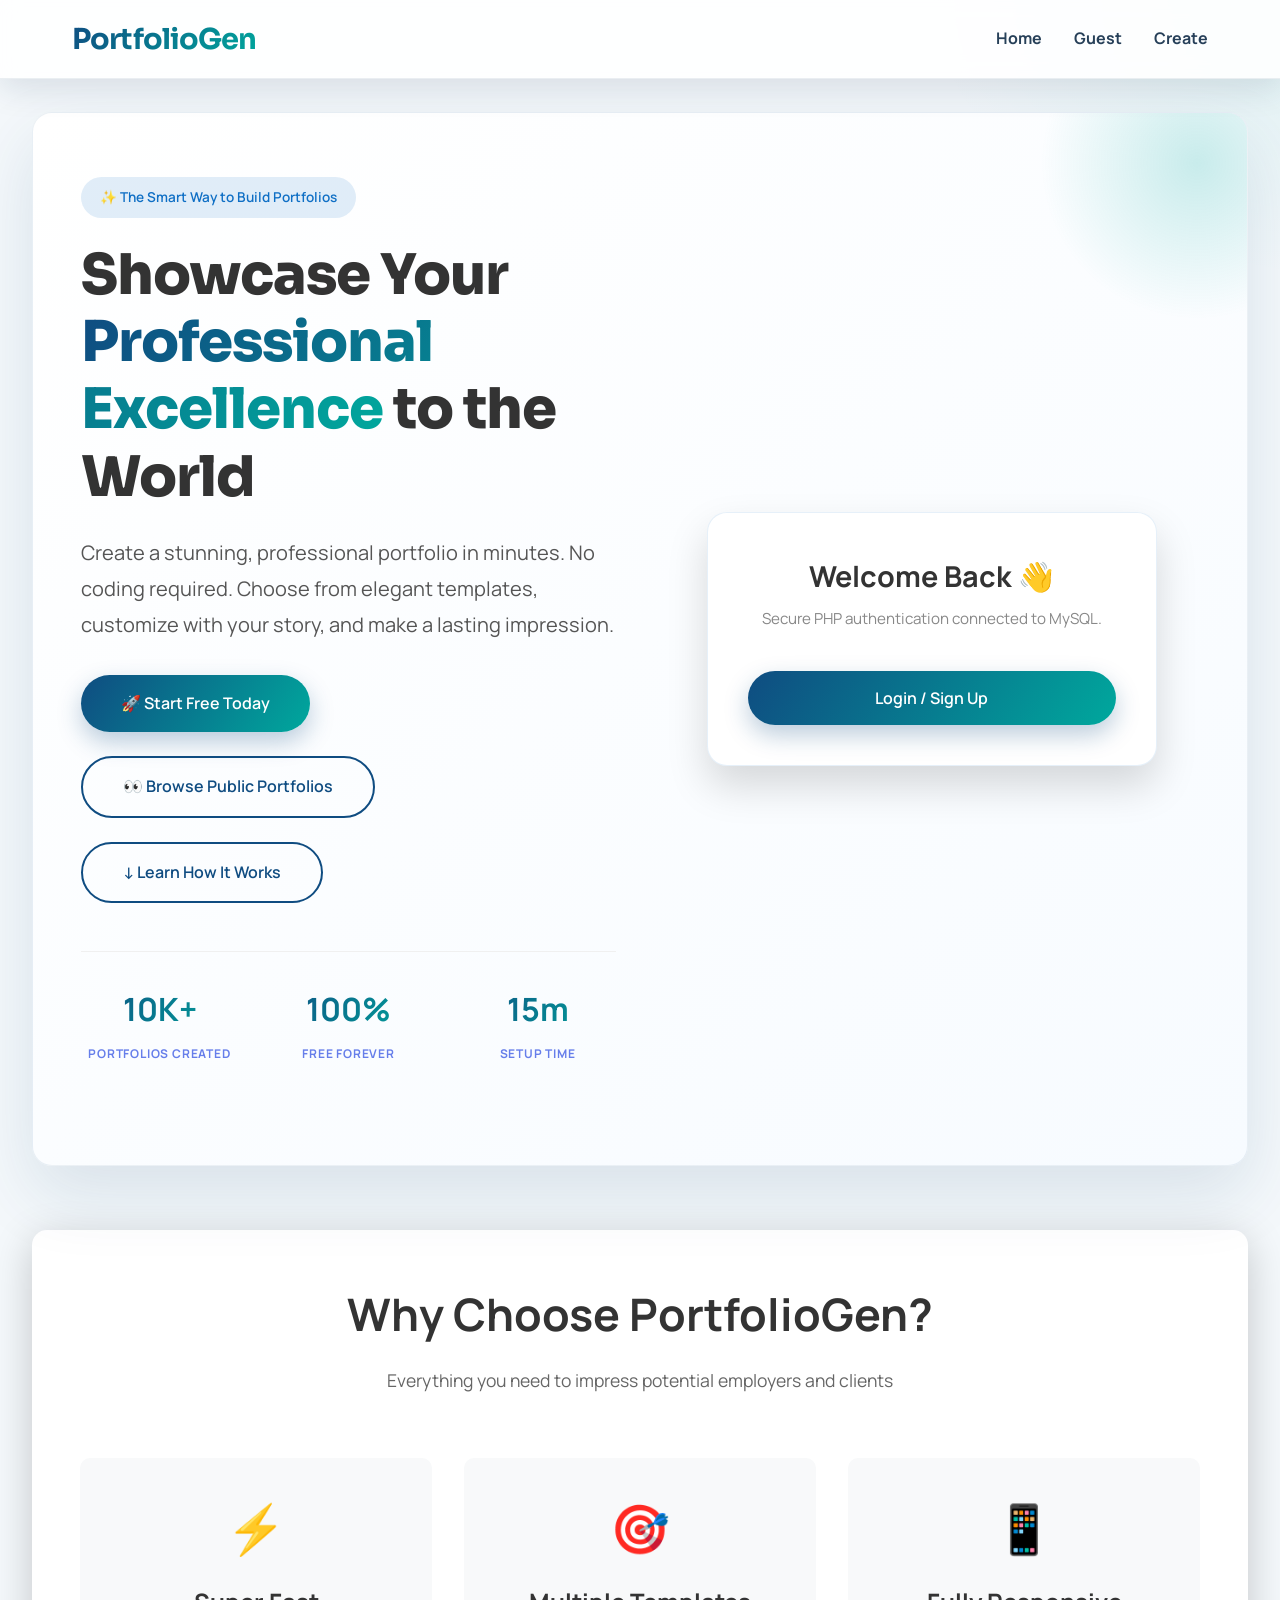
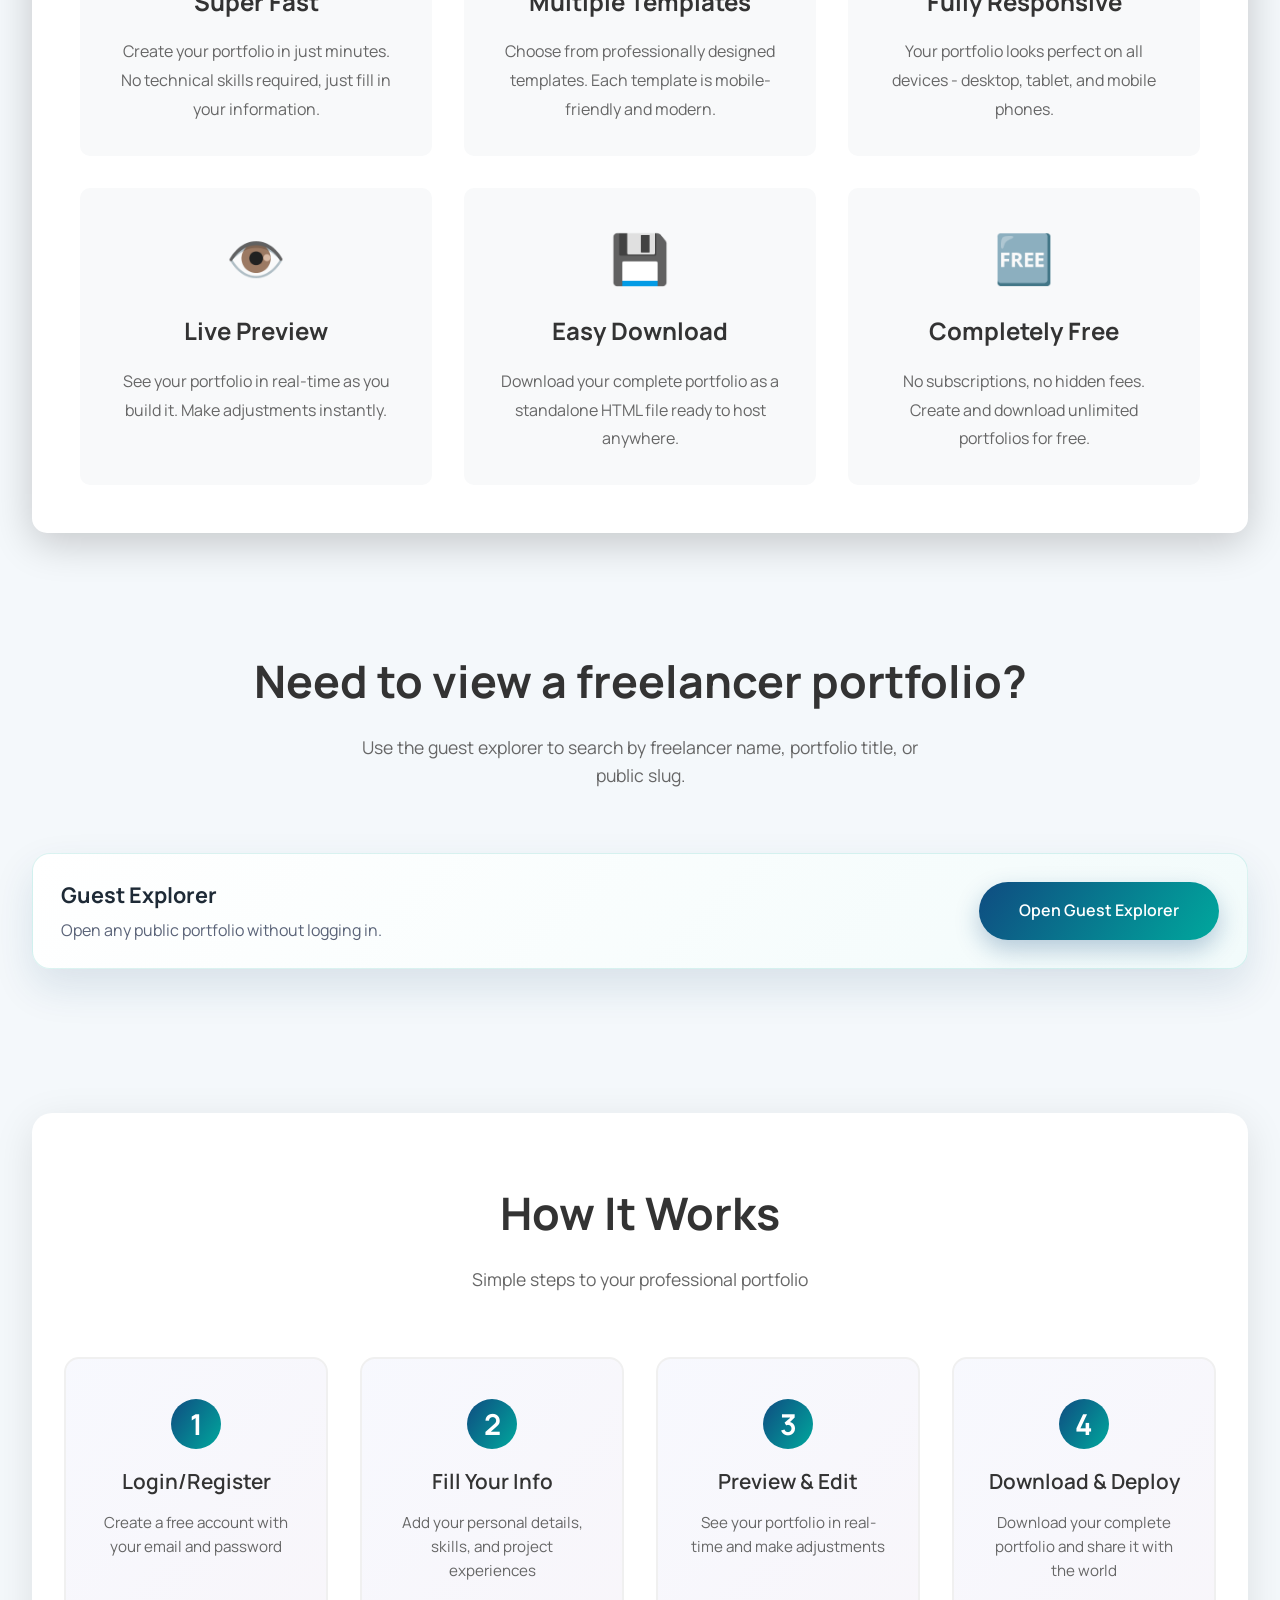
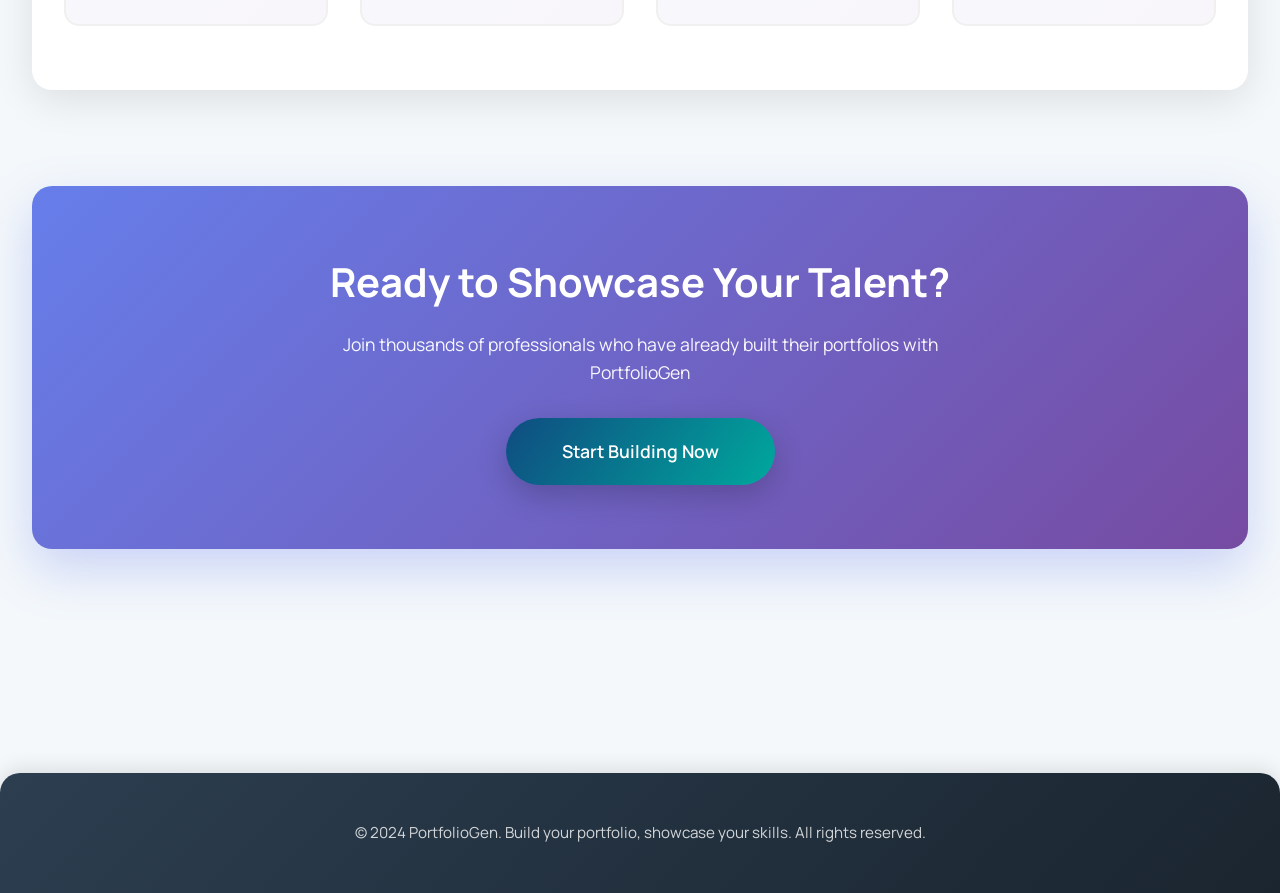
==== commit bd6a9cb5: "Add guest portfolio search flow and seed data" ====
--- a/index.html
+++ b/index.html
@@ -13,6 +13,7 @@
             <div class="logo">PortfolioGen</div>
             <ul>
                 <li><a href="index.html">Home</a></li>
+                <li><a href="guest.php">Guest</a></li>
                 <li><a href="create.php">Create</a></li>
             </ul>
         </nav>
@@ -32,6 +33,7 @@
                 </p>
                 <div class="cta-buttons">
                     <a href="create.php" class="btn btn-primary">🚀 Start Free Today</a>
+                    <a href="guest.php" class="btn btn-outline">👀 Browse Public Portfolios</a>
                     <a href="#how-it-works" class="btn btn-outline">↓ Learn How It Works</a>
                 </div>
                 <div class="hero-stats">
@@ -101,6 +103,21 @@
             </div>
         </section>
 
+        <!-- GUEST ACCESS SECTION -->
+        <section class="guest-cta">
+            <div class="section-header">
+                <h2>Need to view a freelancer portfolio?</h2>
+                <p>Use the guest explorer to search by freelancer name, portfolio title, or public slug.</p>
+            </div>
+            <div class="guest-cta-card">
+                <div>
+                    <h3>Guest Explorer</h3>
+                    <p>Open any public portfolio without logging in.</p>
+                </div>
+                <a href="guest.php" class="btn btn-primary">Open Guest Explorer</a>
+            </div>
+        </section>
+
         <!-- HOW IT WORKS SECTION -->
         <section class="how-it-works" id="how-it-works">
             <div class="section-header">
--- a/css/style.css
+++ b/css/style.css
@@ -1,3 +1,5 @@
+@import url('https://fonts.googleapis.com/css2?family=Manrope:wght@400;500;600;700;800&family=Sora:wght@500;600;700;800&display=swap');
+
 * {
     margin: 0;
     padding: 0;
@@ -5,10 +7,13 @@
 }
 
 body {
-    font-family: 'Segoe UI', Tahoma, Geneva, Verdana, sans-serif;
+    font-family: 'Manrope', 'Segoe UI', Tahoma, Geneva, Verdana, sans-serif;
     line-height: 1.6;
-    color: #333;
-    background: #f8f9fa;
+    color: #1e2a36;
+    background:
+        radial-gradient(900px 500px at -10% -10%, rgba(15, 111, 197, 0.12), transparent 65%),
+        radial-gradient(780px 460px at 110% 0%, rgba(0, 168, 157, 0.1), transparent 62%),
+        #f4f8fb;
     min-height: 100vh;
     display: flex;
     flex-direction: column;
@@ -23,8 +28,10 @@
     position: fixed;
     top: 0;
     width: 100%;
-    background: rgba(255, 255, 255, 0.95);
-    box-shadow: 0 2px 10px rgba(0, 0, 0, 0.1);
+    background: rgba(255, 255, 255, 0.88);
+    backdrop-filter: blur(10px);
+    box-shadow: 0 10px 32px rgba(15, 41, 71, 0.12);
+    border-bottom: 1px solid rgba(12, 56, 96, 0.08);
     z-index: 1000;
 }
 
@@ -40,7 +47,9 @@
 .logo {
     font-size: 1.8rem;
     font-weight: bold;
-    background: linear-gradient(135deg, #667eea 0%, #764ba2 100%);
+    font-family: 'Sora', 'Segoe UI', sans-serif;
+    letter-spacing: -0.03em;
+    background: linear-gradient(130deg, #0f4c81 0%, #00a89d 100%);
     -webkit-background-clip: text;
     -webkit-text-fill-color: transparent;
     background-clip: text;
@@ -54,13 +63,13 @@
 
 nav a {
     text-decoration: none;
-    color: #333;
-    font-weight: 500;
-    transition: color 0.3s ease;
+    color: #274059;
+    font-weight: 700;
+    transition: color 0.25s ease;
 }
 
 nav a:hover {
-    color: #667eea;
+    color: #0f6fc5;
 }
 
 .container {
@@ -83,14 +92,30 @@
     grid-template-columns: 1fr 1fr;
     gap: 3rem;
     align-items: center;
-    background: white;
+    background: linear-gradient(140deg, #ffffff 0%, #f7fbff 100%);
     border-radius: 20px;
     padding: 4rem 3rem;
-    box-shadow: 0 20px 60px rgba(0, 0, 0, 0.1);
+    border: 1px solid rgba(15, 76, 129, 0.08);
+    box-shadow: 0 28px 70px rgba(15, 62, 104, 0.12);
     margin-bottom: 3rem;
+    overflow: hidden;
+    position: relative;
+}
+
+.hero::after {
+    content: '';
+    position: absolute;
+    width: 340px;
+    height: 340px;
+    border-radius: 50%;
+    right: -120px;
+    top: -120px;
+    background: radial-gradient(circle, rgba(0, 168, 157, 0.2) 0%, rgba(0, 168, 157, 0) 65%);
+    pointer-events: none;
 }
 
 .hero-content h1 {
+    font-family: 'Sora', 'Segoe UI', sans-serif;
     font-size: 3.5rem;
     line-height: 1.2;
     margin-bottom: 1.5rem;
@@ -100,7 +125,7 @@
 }
 
 .hero-content h1 span {
-    background: linear-gradient(135deg, #667eea 0%, #764ba2 100%);
+    background: linear-gradient(125deg, #0f4c81 0%, #00a89d 100%);
     -webkit-background-clip: text;
     -webkit-text-fill-color: transparent;
     background-clip: text;
@@ -126,8 +151,8 @@
 .hero-badge {
     display: inline-block;
     padding: 0.6rem 1.2rem;
-    background: rgba(102, 126, 234, 0.1);
-    color: #667eea;
+    background: rgba(15, 111, 197, 0.12);
+    color: #0f6fc5;
     border-radius: 30px;
     font-size: 0.85rem;
     font-weight: 600;
@@ -156,7 +181,7 @@
     display: block;
     font-size: 2rem;
     font-weight: 700;
-    background: linear-gradient(135deg, #667eea 0%, #764ba2 100%);
+    background: linear-gradient(125deg, #0f4c81 0%, #00a89d 100%);
     -webkit-background-clip: text;
     -webkit-text-fill-color: transparent;
     background-clip: text;
@@ -181,7 +206,7 @@
     padding: 2.5rem;
     border-radius: 20px;
     box-shadow: 0 20px 40px rgba(0, 0, 0, 0.15);
-    border: 1px solid rgba(102, 126, 234, 0.1);
+    border: 1px solid rgba(15, 111, 197, 0.1);
 }
 
 .auth-box h2 {
@@ -342,6 +367,33 @@
     text-align: center;
     padding: 2rem;
     border-top: 1px solid #eee;
+}
+
+.guest-cta {
+    margin-top: 4rem;
+    padding: 3rem 0;
+}
+
+.guest-cta-card {
+    display: flex;
+    justify-content: space-between;
+    gap: 1.5rem;
+    align-items: center;
+    padding: 1.5rem 1.75rem;
+    border-radius: 18px;
+    background: linear-gradient(135deg, #ffffff 0%, #f2fbfb 100%);
+    border: 1px solid rgba(0, 168, 157, 0.14);
+    box-shadow: 0 18px 42px rgba(15, 62, 104, 0.12);
+}
+
+.guest-cta-card h3 {
+    margin-bottom: 0.35rem;
+    font-size: 1.35rem;
+    color: #1e2a36;
+}
+
+.guest-cta-card p {
+    color: #5a6378;
 }
 /* ========================================================== */
 
@@ -365,14 +417,14 @@
 }
 
 .btn-primary {
-    background: linear-gradient(135deg, #667eea 0%, #764ba2 100%);
+    background: linear-gradient(125deg, #0f4c81 0%, #00a89d 100%);
     color: white;
-    box-shadow: 0 5px 15px rgba(102, 126, 234, 0.4);
+    box-shadow: 0 10px 24px rgba(15, 76, 129, 0.28);
 }
 
 .btn-primary:hover {
     transform: translateY(-2px);
-    box-shadow: 0 8px 25px rgba(102, 126, 234, 0.6);
+    box-shadow: 0 14px 30px rgba(15, 76, 129, 0.34);
 }
 
 .btn-secondary {
@@ -388,12 +440,12 @@
 
 .btn-outline {
     background: transparent;
-    color: #667eea;
-    border: 2px solid #667eea;
+    color: #0f4c81;
+    border: 2px solid #0f4c81;
 }
 
 .btn-outline:hover {
-    background: #667eea;
+    background: #0f4c81;
     color: white;
     transform: translateY(-2px);
 }
@@ -444,12 +496,12 @@
     text-align: center;
     border-radius: 10px;
     background: #f8f9fa;
-    transition: all 0.3s ease;
+    transition: transform 0.28s ease, box-shadow 0.28s ease;
 }
 
 .feature-card:hover {
     transform: translateY(-5px);
-    box-shadow: 0 10px 25px rgba(102, 126, 234, 0.2);
+    box-shadow: 0 16px 32px rgba(15, 76, 129, 0.16);
 }
 
 .feature-icon {
@@ -537,13 +589,13 @@
     border-radius: 15px;
     border: 2px solid #f0f0f0;
     text-align: center;
-    transition: all 0.3s ease;
+    transition: transform 0.3s ease, box-shadow 0.3s ease, border-color 0.3s ease;
     position: relative;
 }
 
 .step-card:hover {
-    border-color: #667eea;
-    box-shadow: 0 10px 30px rgba(102, 126, 234, 0.15);
+    border-color: #0f6fc5;
+    box-shadow: 0 14px 30px rgba(15, 76, 129, 0.14);
     transform: translateY(-5px);
 }
 
@@ -553,7 +605,7 @@
     justify-content: center;
     width: 50px;
     height: 50px;
-    background: linear-gradient(135deg, #667eea 0%, #764ba2 100%);
+    background: linear-gradient(125deg, #0f4c81 0%, #00a89d 100%);
     color: white;
     border-radius: 50%;
     font-size: 1.8rem;
@@ -699,6 +751,11 @@
         padding: 1.5rem 0;
     }
 
+    .guest-cta-card {
+        flex-direction: column;
+        align-items: flex-start;
+    }
+
     .auth-card {
         max-width: 100%;
         padding: 1.5rem;
@@ -793,6 +850,172 @@
 
     .features h2 {
         font-size: 1.8rem;
+    }
+}
+
+/* ============================================================
+   GUEST EXPLORER PAGE
+   ============================================================ */
+.guest-shell {
+    padding-top: 6rem;
+    padding-bottom: 3rem;
+}
+
+.guest-hero {
+    display: grid;
+    grid-template-columns: 1.2fr 1fr;
+    gap: 1.5rem;
+    align-items: end;
+    background: linear-gradient(140deg, #ffffff 0%, #f7fbff 100%);
+    border: 1px solid rgba(15, 111, 197, 0.1);
+    border-radius: 24px;
+    padding: 2rem;
+    box-shadow: 0 24px 60px rgba(15, 62, 104, 0.12);
+    margin-bottom: 2rem;
+}
+
+.guest-badge {
+    display: inline-flex;
+    padding: 0.45rem 0.9rem;
+    border-radius: 999px;
+    background: rgba(15, 111, 197, 0.12);
+    color: #0f6fc5;
+    font-weight: 800;
+    letter-spacing: 0.04em;
+    text-transform: uppercase;
+    font-size: 0.75rem;
+    margin-bottom: 0.8rem;
+}
+
+.guest-hero h1 {
+    font-family: 'Sora', 'Segoe UI', sans-serif;
+    font-size: clamp(2rem, 3vw, 3.2rem);
+    line-height: 1.08;
+    margin-bottom: 0.75rem;
+    color: #1e2a36;
+}
+
+.guest-hero p {
+    color: #5a6378;
+    max-width: 62ch;
+}
+
+.guest-result-meta {
+    margin-top: 0.75rem;
+    color: #0f6fc5;
+    font-weight: 700;
+}
+
+.guest-search {
+    display: flex;
+    gap: 0.75rem;
+    align-items: center;
+    justify-content: flex-end;
+    flex-wrap: wrap;
+}
+
+.guest-search input {
+    flex: 1 1 280px;
+    padding: 0.95rem 1rem;
+    border: 1.5px solid #d6e4f1;
+    border-radius: 14px;
+    background: #fff;
+    font: inherit;
+    color: #1e2a36;
+    box-shadow: inset 0 1px 0 rgba(255,255,255,0.8);
+}
+
+.guest-search input:focus {
+    border-color: #0f6fc5;
+    box-shadow: 0 0 0 4px rgba(15, 111, 197, 0.14);
+}
+
+.guest-grid {
+    display: grid;
+    grid-template-columns: repeat(auto-fit, minmax(280px, 1fr));
+    gap: 1.2rem;
+}
+
+.guest-card,
+.guest-empty {
+    background: linear-gradient(135deg, #ffffff 0%, #f7fbff 100%);
+    border: 1px solid rgba(15, 111, 197, 0.12);
+    border-radius: 22px;
+    box-shadow: 0 14px 32px rgba(15, 62, 104, 0.08);
+    padding: 1.4rem;
+}
+
+.guest-card-top {
+    display: grid;
+    grid-template-columns: auto 1fr;
+    gap: 1rem;
+    align-items: center;
+}
+
+.guest-avatar {
+    width: 72px;
+    height: 72px;
+    border-radius: 18px;
+    object-fit: cover;
+    border: 3px solid rgba(15, 111, 197, 0.16);
+}
+
+.guest-avatar-fallback {
+    display: flex;
+    align-items: center;
+    justify-content: center;
+    background: linear-gradient(125deg, #0f4c81 0%, #00a89d 100%);
+    color: #fff;
+    font-weight: 800;
+}
+
+.guest-name {
+    margin: 0 0 0.2rem;
+    color: #0f6fc5;
+    font-weight: 800;
+    text-transform: uppercase;
+    letter-spacing: 0.05em;
+    font-size: 0.75rem;
+}
+
+.guest-card h2 {
+    margin: 0;
+    font-size: 1.2rem;
+    color: #1e2a36;
+}
+
+.guest-meta {
+    margin-top: 0.35rem;
+    color: #5a6378;
+    font-size: 0.92rem;
+}
+
+.guest-bio {
+    margin-top: 1rem;
+    color: #5a6378;
+    line-height: 1.65;
+}
+
+.guest-actions {
+    margin-top: 1.1rem;
+}
+
+.guest-empty {
+    grid-column: 1 / -1;
+    text-align: center;
+}
+
+.guest-empty h2 {
+    margin-bottom: 0.4rem;
+}
+
+@media (max-width: 768px) {
+    .guest-hero {
+        grid-template-columns: 1fr;
+    }
+
+    .guest-search {
+        justify-content: flex-start;
     }
 }
 
@@ -1107,18 +1330,18 @@
   padding: 0.75rem 2.5rem;
   border-radius: 50px;
   border: none;
-  background: linear-gradient(135deg, #667eea, #764ba2);
+    background: linear-gradient(125deg, #0f4c81 0%, #00a89d 100%);
   color: white;
   font-size: 1rem;
   font-weight: 600;
   cursor: pointer;
-  box-shadow: 0 4px 15px rgba(102, 126, 234, 0.4);
+    box-shadow: 0 8px 22px rgba(15, 76, 129, 0.28);
   transition: all 0.25s;
 }
 
 .btn-next:hover {
   transform: translateY(-2px);
-  box-shadow: 0 8px 25px rgba(102, 126, 234, 0.55);
+    box-shadow: 0 12px 28px rgba(15, 76, 129, 0.34);
 }
 
 .btn-submit {
@@ -1198,6 +1421,487 @@
     }
 }
 
+/* ============================================================
+     preview.php - Portfolio Preview Layout
+     ============================================================ */
+body.page-preview {
+    background: linear-gradient(135deg, #667eea 0%, #764ba2 50%, #f093fb 100%);
+    background-attachment: fixed;
+    min-height: 100vh;
+}
+
+body.page-preview.theme-midnight {
+    background: linear-gradient(135deg, #0f172a 0%, #1e293b 45%, #334155 100%);
+}
+
+body.page-preview.theme-sunset {
+    background: linear-gradient(135deg, #f97316 0%, #fb7185 45%, #f59e0b 100%);
+}
+
+.preview-shell {
+    display: grid;
+    gap: 2rem;
+    padding-bottom: 2rem;
+}
+
+.preview-empty {
+    background: linear-gradient(135deg, #ffffff 0%, #f8f9ff 100%);
+    border-radius: 24px;
+    padding: 4rem 2rem;
+    text-align: center;
+    box-shadow: 0 25px 60px rgba(28, 39, 76, 0.25);
+    margin-top: 1rem;
+}
+
+.preview-empty h1 {
+    font-size: 2.5rem;
+    margin-bottom: 0.5rem;
+    color: #1f2a44;
+    font-weight: 800;
+}
+
+.preview-empty p {
+    color: #5a6378;
+    margin-bottom: 1.4rem;
+    font-size: 1.1rem;
+}
+
+.preview-hero-card {
+    display: grid;
+    grid-template-columns: 1.4fr 0.85fr;
+    gap: 1.8rem;
+    background: linear-gradient(135deg, #ffffff 0%, #f5f9ff 100%);
+    border: 1px solid rgba(102, 126, 234, 0.15);
+    color: #333;
+    border-radius: 28px;
+    padding: 2.5rem;
+    box-shadow: 0 30px 80px rgba(102, 126, 234, 0.25);
+    margin-top: 1.5rem;
+    position: relative;
+    overflow: hidden;
+}
+
+.preview-hero-card::before {
+    content: '';
+    position: absolute;
+    top: -50%;
+    right: -10%;
+    width: 300px;
+    height: 300px;
+    background: radial-gradient(circle, rgba(102, 126, 234, 0.1), transparent);
+    border-radius: 50%;
+    pointer-events: none;
+}
+
+.preview-identity {
+    display: grid;
+    grid-template-columns: auto 1fr;
+    gap: 1.5rem;
+    align-items: center;
+    position: relative;
+    z-index: 1;
+}
+
+.preview-avatar-wrap {
+    width: 130px;
+    height: 130px;
+    position: relative;
+}
+
+.preview-avatar {
+    width: 100%;
+    height: 100%;
+    border-radius: 24px;
+    object-fit: cover;
+    border: 4px solid #667eea;
+    box-shadow: 0 15px 40px rgba(102, 126, 234, 0.35);
+}
+
+.preview-avatar-fallback {
+    display: flex;
+    align-items: center;
+    justify-content: center;
+    background: linear-gradient(135deg, #667eea 0%, #764ba2 100%);
+    color: #ffffff;
+    font-weight: 800;
+    font-size: 2.2rem;
+}
+
+.preview-kicker {
+    text-transform: uppercase;
+    letter-spacing: 0.15rem;
+    font-size: 0.75rem;
+    opacity: 0.7;
+    margin-bottom: 0.3rem;
+    color: #667eea;
+    font-weight: 800;
+}
+
+.preview-title-block h1 {
+    font-size: 2.2rem;
+    line-height: 1.15;
+    margin: 0;
+    color: #1f2a44;
+    font-weight: 800;
+}
+
+.preview-title-block h2 {
+    font-size: 1.15rem;
+    font-weight: 600;
+    margin-top: 0.5rem;
+    color: #667eea;
+}
+
+.preview-short-bio {
+    margin-top: 0.8rem;
+    color: #5a6378;
+    max-width: 60ch;
+    line-height: 1.6;
+}
+
+.preview-meta-list {
+    display: flex;
+    gap: 0.7rem;
+    flex-wrap: wrap;
+    margin-top: 1rem;
+}
+
+.preview-meta-list span {
+    background: linear-gradient(135deg, #667eea 0%, #764ba2 100%);
+    color: white;
+    border-radius: 999px;
+    padding: 0.5rem 0.95rem;
+    font-size: 0.85rem;
+    font-weight: 600;
+    box-shadow: 0 4px 15px rgba(102, 126, 234, 0.25);
+}
+
+.preview-contact-card {
+    background: linear-gradient(135deg, rgba(102, 126, 234, 0.08) 0%, rgba(118, 75, 162, 0.08) 100%);
+    border: 2px solid rgba(102, 126, 234, 0.2);
+    border-radius: 20px;
+    padding: 1.8rem;
+    backdrop-filter: blur(10px);
+    position: relative;
+    z-index: 1;
+}
+
+.preview-contact-card h3 {
+    margin: 0 0 1rem;
+    font-size: 1.15rem;
+    color: #1f2a44;
+    font-weight: 700;
+}
+
+.preview-contact-card ul {
+    list-style: none;
+    display: grid;
+    gap: 0.7rem;
+    margin-bottom: 1.2rem;
+}
+
+.preview-contact-card li,
+.preview-contact-card a {
+    color: #5a6378;
+    text-decoration: none;
+    font-size: 0.95rem;
+    word-break: break-word;
+}
+
+.preview-grid {
+    display: grid;
+    grid-template-columns: 1fr 1fr;
+    gap: 2rem;
+}
+
+.preview-card {
+    background: linear-gradient(135deg, #ffffff 0%, #f9fbff 100%);
+    border-radius: 24px;
+    border: 1px solid rgba(102, 126, 234, 0.15);
+    padding: 2rem;
+    box-shadow: 0 15px 50px rgba(102, 126, 234, 0.15);
+    transition: all 0.3s ease;
+}
+
+.preview-card:hover {
+    transform: translateY(-5px);
+    box-shadow: 0 25px 70px rgba(102, 126, 234, 0.25);
+}
+
+.preview-card h3 {
+    margin: 0 0 1.2rem;
+    color: #1f2a44;
+    font-size: 1.35rem;
+    font-weight: 800;
+    display: flex;
+    align-items: center;
+    gap: 0.5rem;
+}
+
+.preview-card h3::before {
+    content: '';
+    width: 4px;
+    height: 24px;
+    background: linear-gradient(135deg, #667eea 0%, #764ba2 100%);
+    border-radius: 2px;
+}
+
+.preview-card p {
+    color: #5a6378;
+    line-height: 1.7;
+    font-size: 0.95rem;
+}
+
+.preview-about,
+.preview-projects {
+    grid-column: span 2;
+}
+
+.preview-social {
+    display: flex;
+    flex-direction: column;
+}
+
+.social-stats {
+    display: grid;
+    grid-template-columns: 1fr 1fr;
+    gap: 0.8rem;
+    margin-bottom: 1rem;
+}
+
+.stat-box {
+    background: linear-gradient(135deg, rgba(102, 126, 234, 0.1) 0%, rgba(118, 75, 162, 0.08) 100%);
+    border: 1px solid rgba(102, 126, 234, 0.2);
+    border-radius: 12px;
+    padding: 0.8rem;
+    text-align: center;
+}
+
+.stat-label {
+    font-size: 0.75rem;
+    color: #667eea;
+    font-weight: 700;
+    text-transform: uppercase;
+    letter-spacing: 0.05rem;
+    margin-bottom: 0.4rem;
+}
+
+.stat-value {
+    font-size: 0.8rem;
+    color: #1f2a44;
+    font-weight: 600;
+    word-break: break-word;
+}
+
+.skill-bars {
+    display: grid;
+    gap: 1.2rem;
+}
+
+.skill-item {
+    background: linear-gradient(135deg, #f9fbff 0%, #f5f9ff 100%);
+    padding: 1rem;
+    border-radius: 12px;
+    border: 1px solid rgba(102, 126, 234, 0.1);
+}
+
+.skill-label-line {
+    display: flex;
+    justify-content: space-between;
+    color: #1f2a44;
+    font-weight: 700;
+    font-size: 0.95rem;
+    margin-bottom: 0.6rem;
+}
+
+.skill-track {
+    width: 100%;
+    height: 12px;
+    border-radius: 999px;
+    background: rgba(102, 126, 234, 0.1);
+    overflow: hidden;
+    border: 1px solid rgba(102, 126, 234, 0.15);
+}
+
+.skill-fill {
+    height: 100%;
+    border-radius: 999px;
+    background: linear-gradient(90deg, #667eea 0%, #764ba2 100%);
+    box-shadow: 0 0 15px rgba(102, 126, 234, 0.5);
+}
+
+.project-grid {
+    display: grid;
+    grid-template-columns: repeat(auto-fit, minmax(260px, 1fr));
+    gap: 1.5rem;
+}
+
+.project-item {
+    border: 1px solid rgba(102, 126, 234, 0.15);
+    border-radius: 18px;
+    padding: 1.3rem;
+    background: linear-gradient(135deg, #ffffff 0%, #f9fbff 100%);
+    transition: all 0.3s ease;
+    box-shadow: 0 10px 30px rgba(102, 126, 234, 0.1);
+}
+
+.project-item:hover {
+    transform: translateY(-8px);
+    box-shadow: 0 20px 50px rgba(102, 126, 234, 0.25);
+    border-color: rgba(102, 126, 234, 0.3);
+}
+
+.project-item h4 {
+    margin: 0 0 0.5rem;
+    color: #1f2a44;
+    font-size: 1.05rem;
+    font-weight: 700;
+}
+
+.project-cover {
+    width: 100%;
+    height: 180px;
+    object-fit: cover;
+    border-radius: 14px;
+    border: 2px solid rgba(102, 126, 234, 0.15);
+    margin-bottom: 1rem;
+    transition: all 0.3s ease;
+}
+
+.project-item:hover .project-cover {
+    border-color: rgba(102, 126, 234, 0.3);
+    box-shadow: 0 10px 30px rgba(102, 126, 234, 0.2);
+}
+
+.featured-badge {
+    display: inline-block;
+    margin-left: 0.5rem;
+    font-size: 0.8rem;
+    font-weight: 800;
+    color: #fff;
+    background: linear-gradient(135deg, #ffa500 0%, #ff8c00 100%);
+    border: none;
+    border-radius: 20px;
+    padding: 0.3rem 0.7rem;
+    vertical-align: middle;
+    box-shadow: 0 5px 15px rgba(255, 140, 0, 0.35);
+}
+
+.project-item p {
+    font-size: 0.9rem;
+    color: #5a6378;
+    line-height: 1.5;
+}
+
+.project-tags {
+    display: flex;
+    flex-wrap: wrap;
+    gap: 0.5rem;
+    margin-top: 0.8rem;
+}
+
+.project-tags span {
+    font-size: 0.75rem;
+    font-weight: 600;
+    padding: 0.35rem 0.7rem;
+    border-radius: 20px;
+    background: linear-gradient(135deg, #667eea 0%, #764ba2 100%);
+    color: white;
+    box-shadow: 0 3px 10px rgba(102, 126, 234, 0.2);
+}
+
+.project-links {
+    display: flex;
+    gap: 0.8rem;
+    flex-wrap: wrap;
+    margin-top: 1rem;
+    padding-top: 1rem;
+    border-top: 1px solid rgba(102, 126, 234, 0.1);
+}
+
+.project-links a {
+    font-size: 0.82rem;
+    text-decoration: none;
+    color: white;
+    background: linear-gradient(135deg, #667eea 0%, #764ba2 100%);
+    padding: 0.4rem 0.8rem;
+    border-radius: 8px;
+    font-weight: 600;
+    transition: all 0.3s ease;
+    box-shadow: 0 4px 12px rgba(102, 126, 234, 0.2);
+}
+
+.project-links a:hover {
+    transform: translateY(-3px);
+    box-shadow: 0 6px 18px rgba(102, 126, 234, 0.35);
+}
+
+.social-pills {
+    display: flex;
+    flex-wrap: wrap;
+    gap: 0.6rem;
+}
+
+.social-pills a {
+    text-decoration: none;
+    color: white;
+    background: linear-gradient(135deg, #667eea 0%, #764ba2 100%);
+    border: none;
+    border-radius: 20px;
+    padding: 0.5rem 0.95rem;
+    font-weight: 600;
+    font-size: 0.85rem;
+    transition: all 0.3s ease;
+    box-shadow: 0 5px 15px rgba(102, 126, 234, 0.25);
+    flex: 1;
+    min-width: 90px;
+    text-align: center;
+}
+
+.social-pills a:hover {
+    transform: translateY(-4px);
+    box-shadow: 0 8px 20px rgba(102, 126, 234, 0.4);
+}
+
+/* Responsive Design */
+@media (max-width: 980px) {
+    .preview-hero-card {
+        grid-template-columns: 1fr;
+    }
+
+    .preview-grid {
+        grid-template-columns: 1fr;
+    }
+
+    .preview-about,
+    .preview-projects {
+        grid-column: span 1;
+    }
+
+    .preview-social {
+        order: 3;
+    }
+}
+
+@media (max-width: 640px) {
+    .preview-identity {
+        grid-template-columns: 1fr;
+        text-align: center;
+    }
+
+    .preview-avatar-wrap {
+        margin: 0 auto;
+    }
+
+    .preview-meta-list {
+        justify-content: center;
+    }
+
+    .social-stats {
+        grid-template-columns: 1fr;
+    }
+}
+
 @media (max-width: 480px) {
     .container {
         padding: 0.8rem;
@@ -1216,4 +1920,70 @@
         align-items: flex-start;
         gap: 0.5rem;
     }
+}
+
+/* ============================================================
+   Motion Layer - Home + Shared Pages
+   ============================================================ */
+@keyframes fadeUp {
+    from {
+        opacity: 0;
+        transform: translateY(18px);
+    }
+    to {
+        opacity: 1;
+        transform: translateY(0);
+    }
+}
+
+@keyframes softFloat {
+    0%,
+    100% {
+        transform: translateY(0);
+    }
+    50% {
+        transform: translateY(-8px);
+    }
+}
+
+.hero-content > * {
+    opacity: 0;
+    animation: fadeUp 0.55s ease forwards;
+}
+
+.hero-content > *:nth-child(1) { animation-delay: 0.08s; }
+.hero-content > *:nth-child(2) { animation-delay: 0.16s; }
+.hero-content > *:nth-child(3) { animation-delay: 0.24s; }
+.hero-content > *:nth-child(4) { animation-delay: 0.32s; }
+.hero-content > *:nth-child(5) { animation-delay: 0.4s; }
+
+.hero-image .auth-card {
+    animation: fadeUp 0.6s ease 0.22s both, softFloat 5.5s ease-in-out 1.2s infinite;
+}
+
+.features .feature-card,
+.how-it-works .step-card,
+.preview-card,
+.project-item {
+    animation: fadeUp 0.5s ease both;
+}
+
+.features .feature-card:nth-child(1),
+.how-it-works .step-card:nth-child(1) { animation-delay: 0.06s; }
+.features .feature-card:nth-child(2),
+.how-it-works .step-card:nth-child(2) { animation-delay: 0.12s; }
+.features .feature-card:nth-child(3),
+.how-it-works .step-card:nth-child(3) { animation-delay: 0.18s; }
+.features .feature-card:nth-child(4),
+.how-it-works .step-card:nth-child(4) { animation-delay: 0.24s; }
+.features .feature-card:nth-child(5) { animation-delay: 0.3s; }
+.features .feature-card:nth-child(6) { animation-delay: 0.36s; }
+
+@media (prefers-reduced-motion: reduce) {
+    *,
+    *::before,
+    *::after {
+        animation: none !important;
+        transition: none !important;
+    }
 }
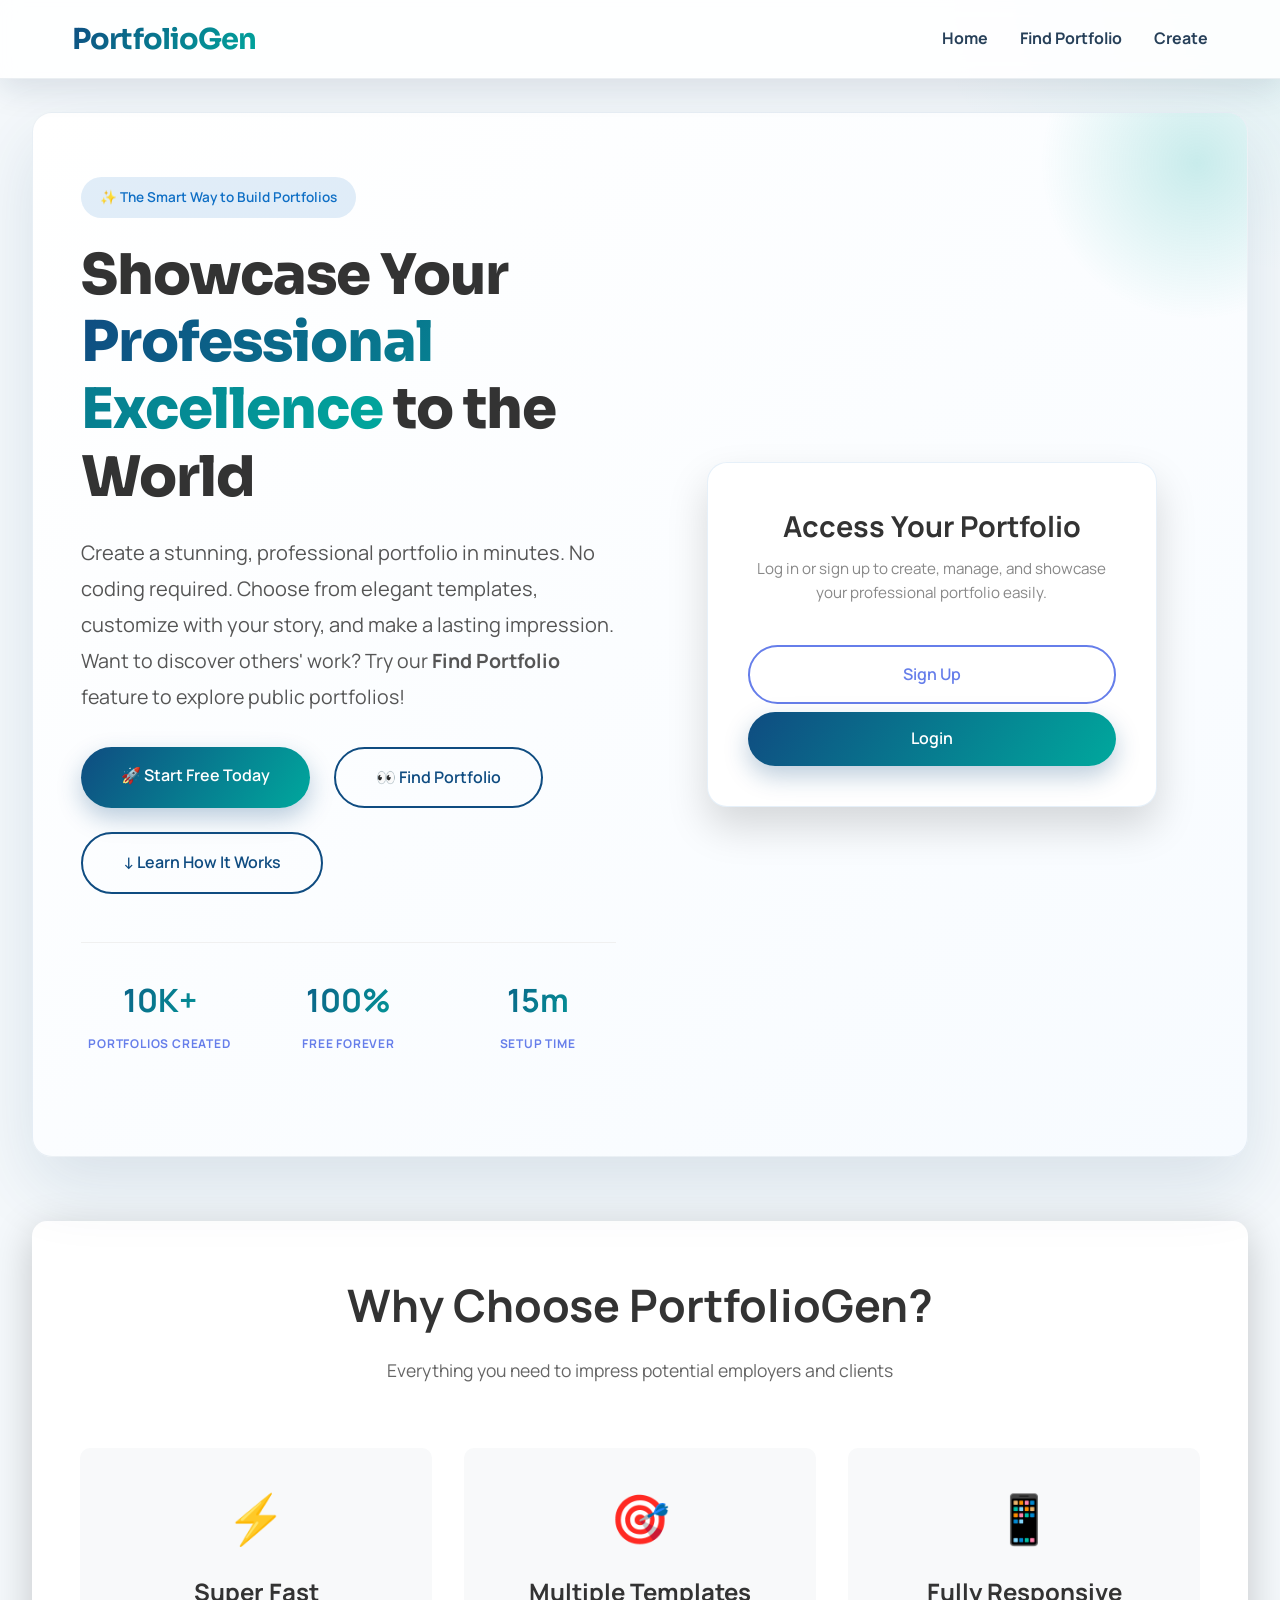
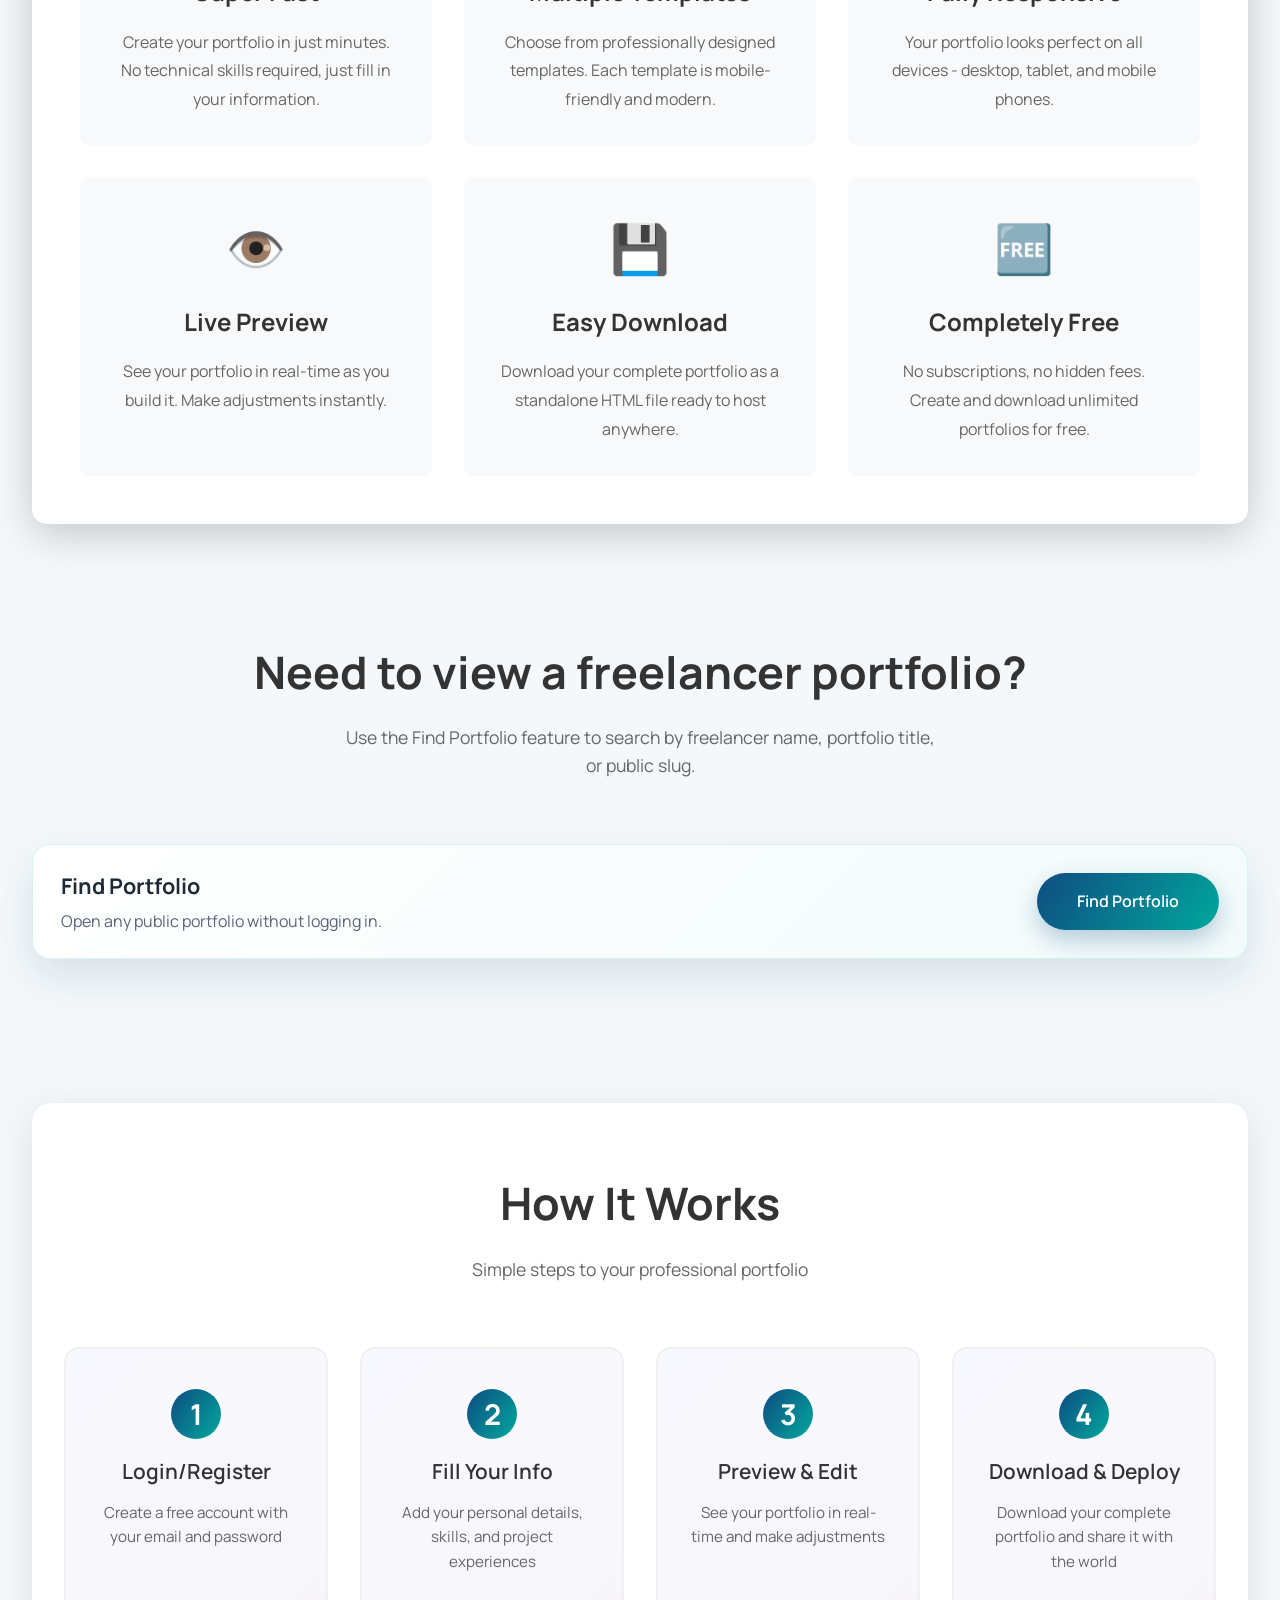
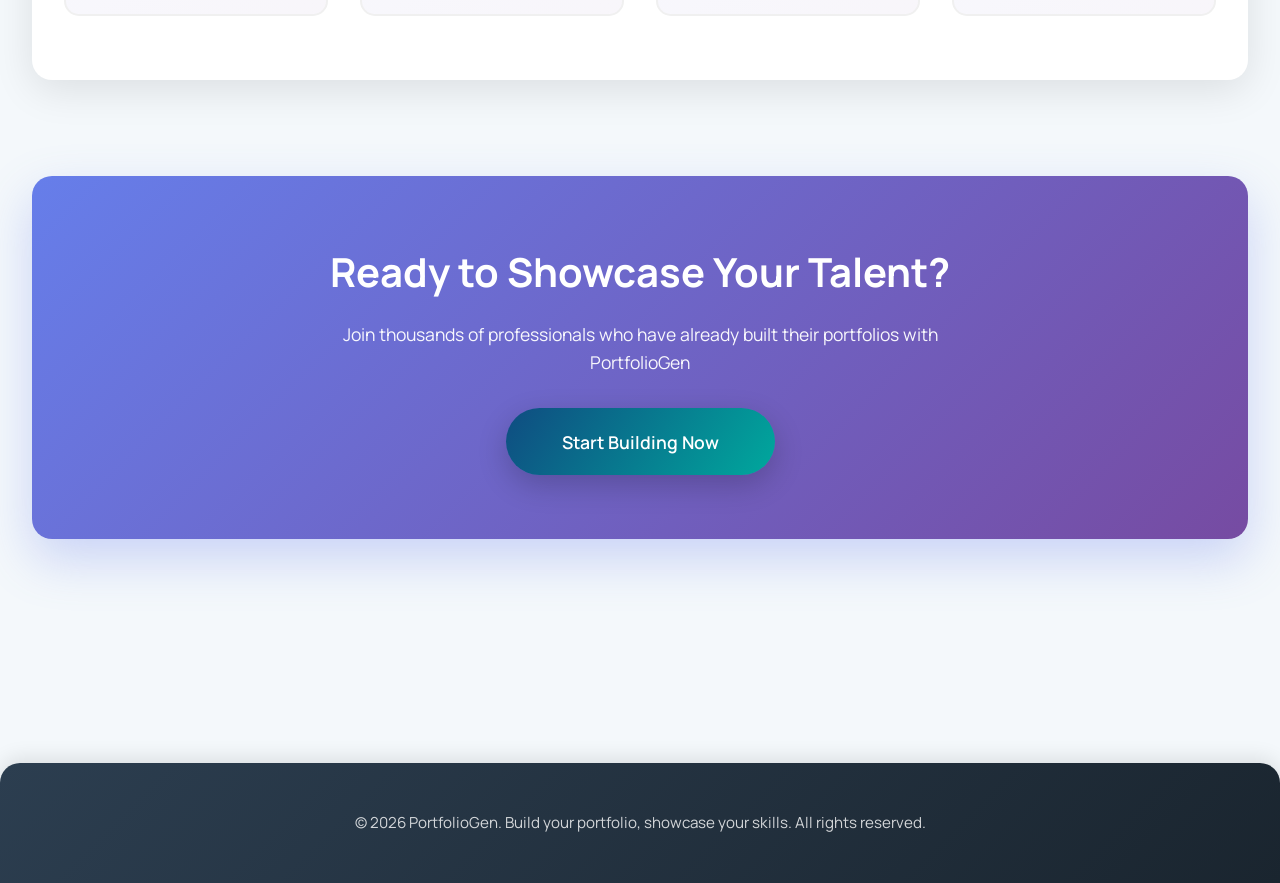
==== commit 01c21d4f: "Replace all visible 'Guest' text with 'Find Portfolio' and update navigation/sections accordingly" ====
--- a/index.html
+++ b/index.html
@@ -13,7 +13,7 @@
             <div class="logo">PortfolioGen</div>
             <ul>
                 <li><a href="index.html">Home</a></li>
-                <li><a href="guest.php">Guest</a></li>
+                <li><a href="guest.php">Find Portfolio</a></li>
                 <li><a href="create.php">Create</a></li>
             </ul>
         </nav>
@@ -30,10 +30,12 @@
                 <p class="hero-subtitle">
                     Create a stunning, professional portfolio in minutes. No coding required. 
                     Choose from elegant templates, customize with your story, and make a lasting impression.
+                    <br>
+                    <span style="font-size:0.98em;color:#555;">Want to discover others' work? Try our <strong>Find Portfolio</strong> feature to explore public portfolios!</span>
                 </p>
                 <div class="cta-buttons">
                     <a href="create.php" class="btn btn-primary">🚀 Start Free Today</a>
-                    <a href="guest.php" class="btn btn-outline">👀 Browse Public Portfolios</a>
+                    <a href="guest.php" class="btn btn-outline">👀 Find Portfolio</a>
                     <a href="#how-it-works" class="btn btn-outline">↓ Learn How It Works</a>
                 </div>
                 <div class="hero-stats">
@@ -55,9 +57,12 @@
             <div class="hero-image">
                 <div class="auth-card">
                     <div class="auth-box">
-                        <h2>Welcome Back 👋</h2>
-                        <p>Secure PHP authentication connected to MySQL.</p>
-                        <a href="login.html" class="btn btn-primary auth-btn">Login / Sign Up</a>
+                        <h2>Access Your Portfolio</h2>
+                        <p>Log in or sign up to create, manage, and showcase your professional portfolio easily.</p>
+                        <div class="auth-btn-row">
+                            <a href="signup.html" class="btn btn-secondary auth-btn" style="margin-right: 10px;">Sign Up</a>
+                            <a href="login.html" class="btn btn-primary auth-btn">Login</a>
+                        </div>
                     </div>
                 </div>
             </div>
@@ -107,14 +112,14 @@
         <section class="guest-cta">
             <div class="section-header">
                 <h2>Need to view a freelancer portfolio?</h2>
-                <p>Use the guest explorer to search by freelancer name, portfolio title, or public slug.</p>
+                <p>Use the Find Portfolio feature to search by freelancer name, portfolio title, or public slug.</p>
             </div>
             <div class="guest-cta-card">
-                <div>
-                    <h3>Guest Explorer</h3>
-                    <p>Open any public portfolio without logging in.</p>
-                </div>
-                <a href="guest.php" class="btn btn-primary">Open Guest Explorer</a>
+                    <div>
+                        <h3>Find Portfolio</h3>
+                        <p>Open any public portfolio without logging in.</p>
+                    </div>
+                    <a href="guest.php" class="btn btn-primary">Find Portfolio</a>
             </div>
         </section>
 
@@ -161,7 +166,7 @@
 
     <!-- FOOTER -->
     <footer>
-        <p>&copy; 2024 PortfolioGen. Build your portfolio, showcase your skills. All rights reserved.</p>
+        <p>&copy; 2026 PortfolioGen. Build your portfolio, showcase your skills. All rights reserved.</p>
     </footer>
 
 </body>
